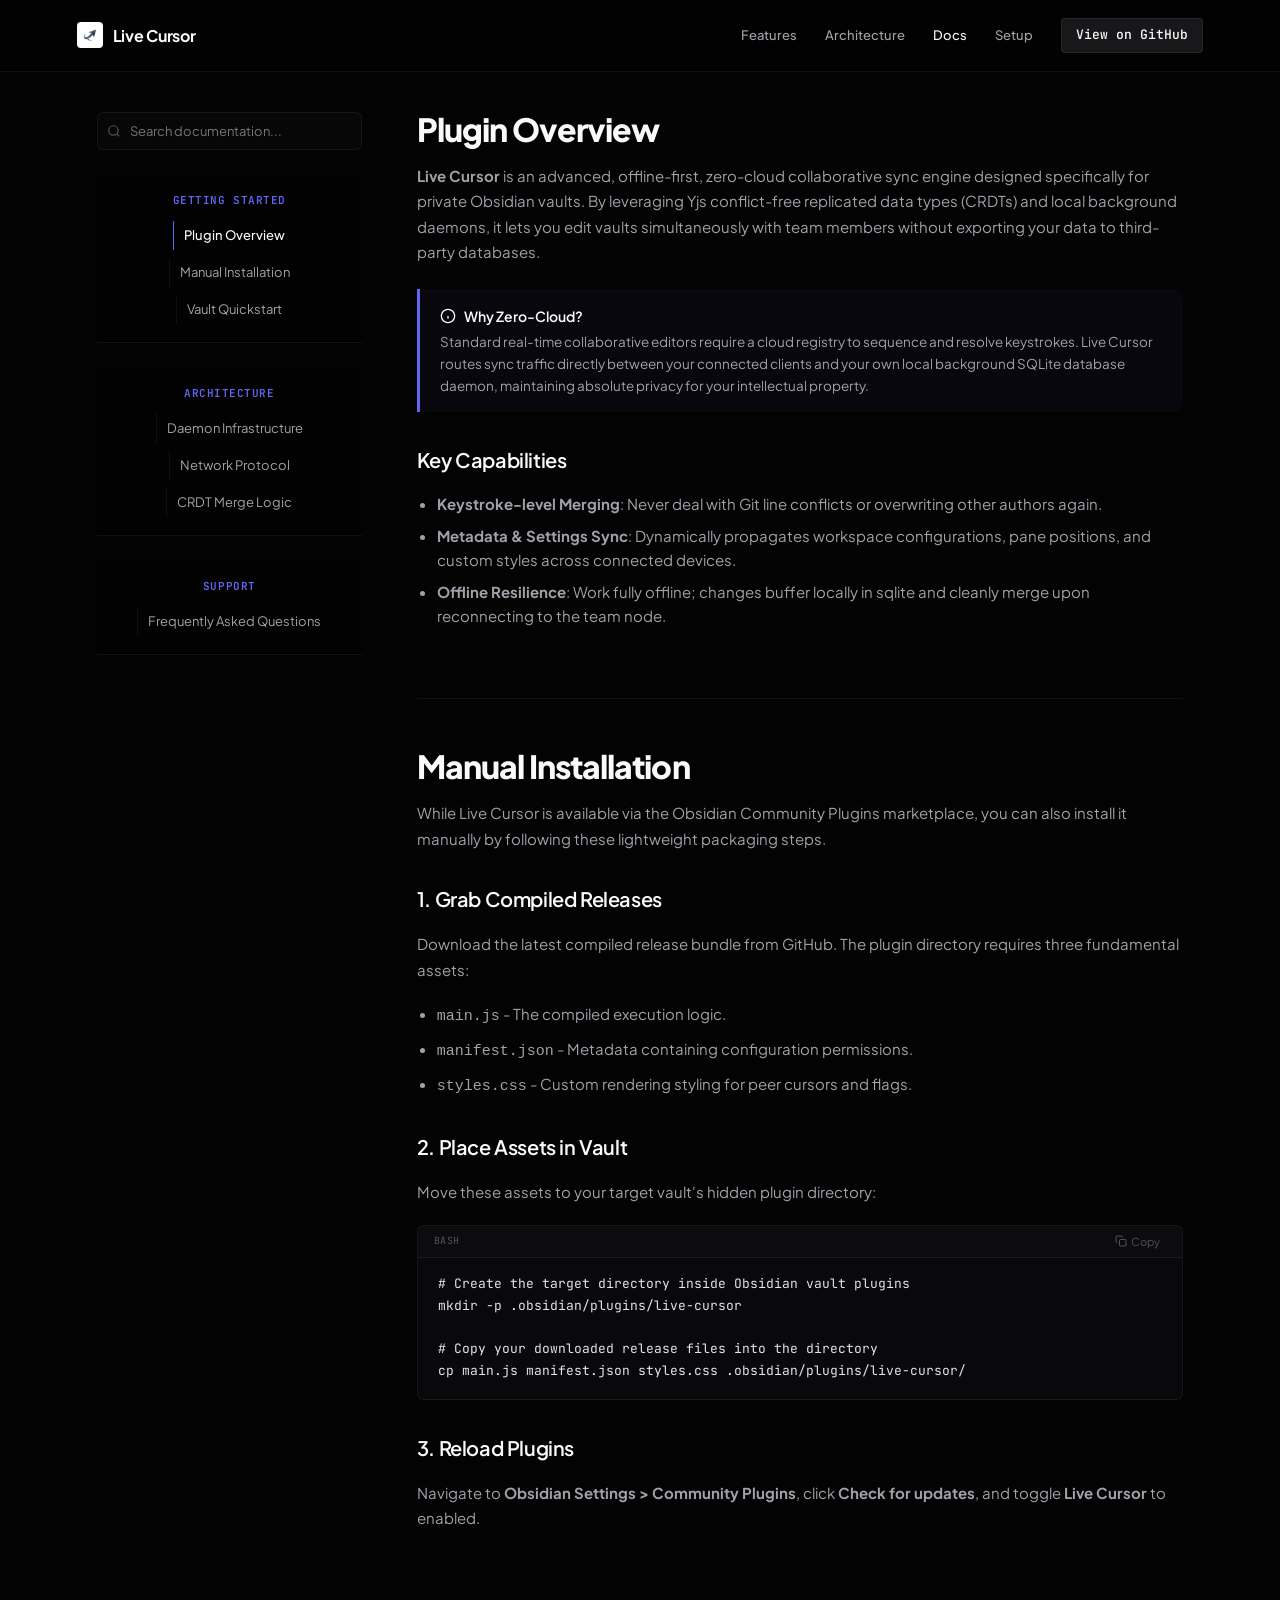
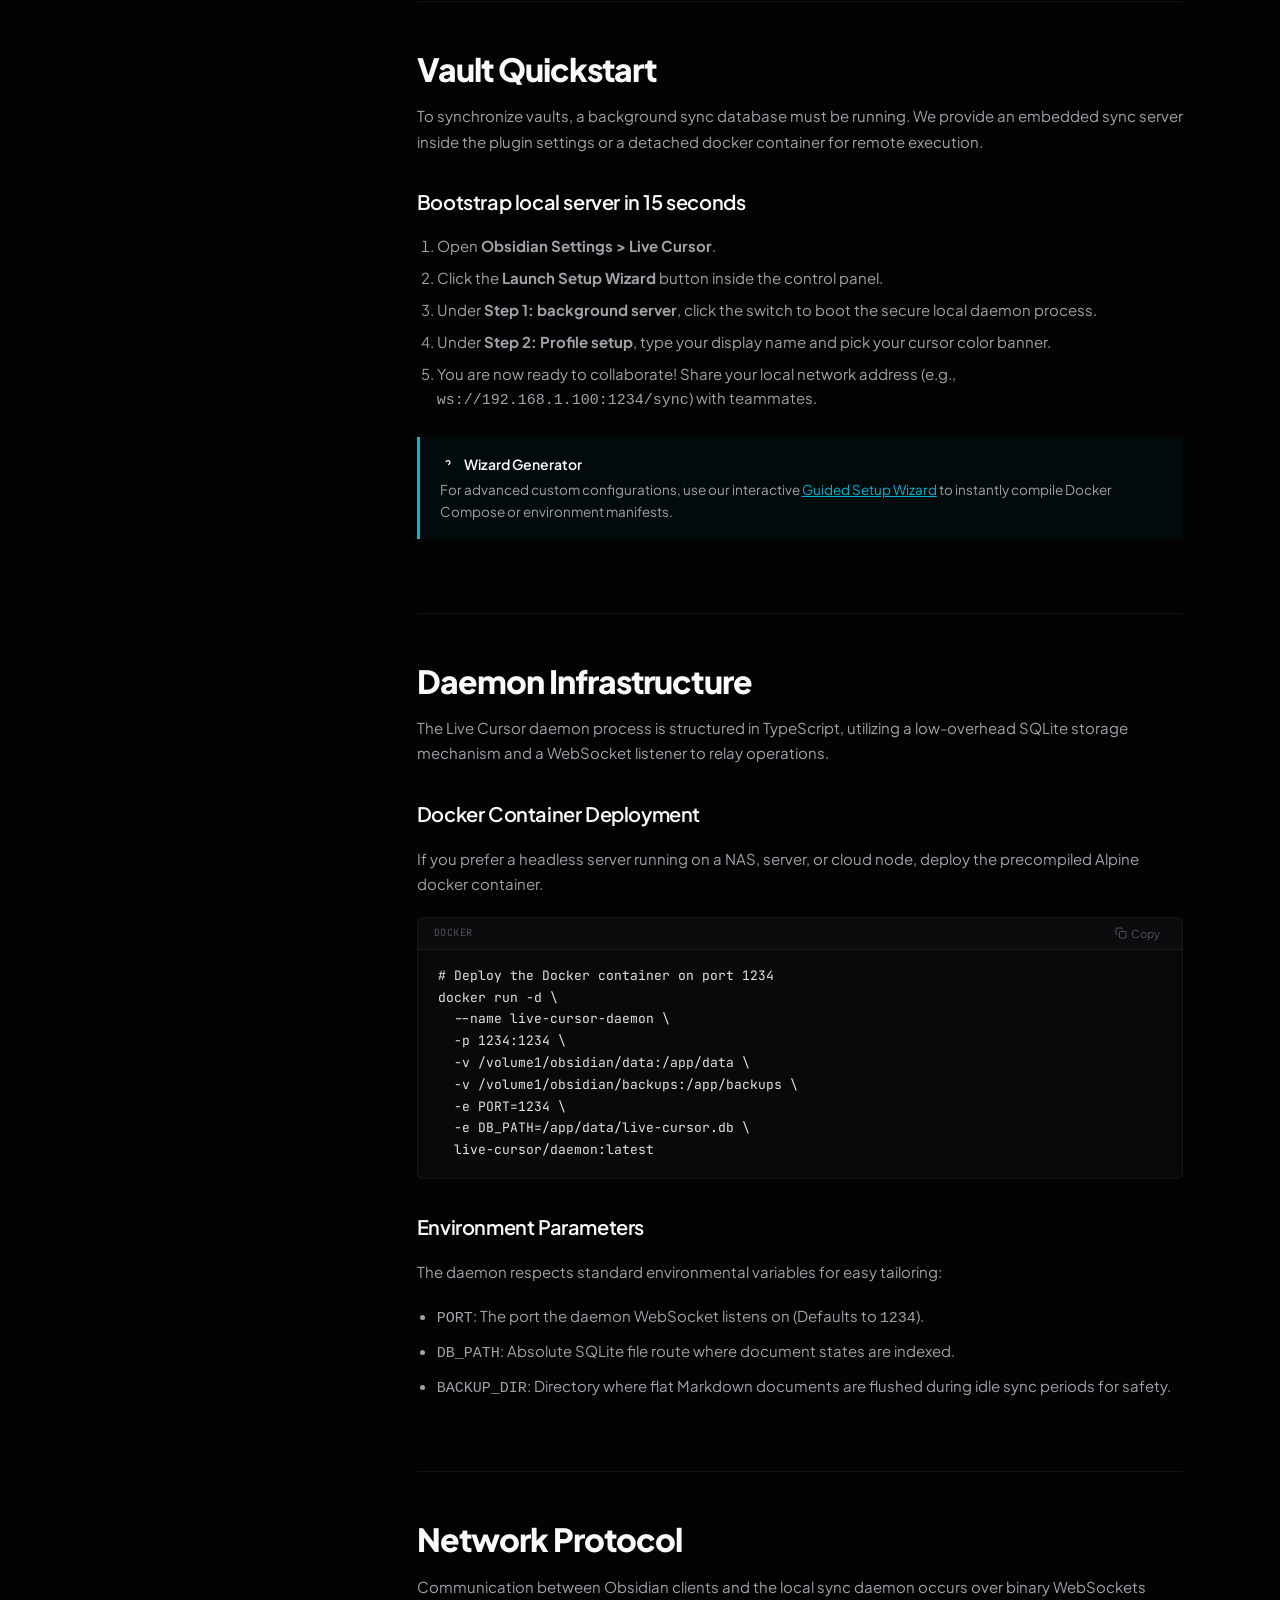
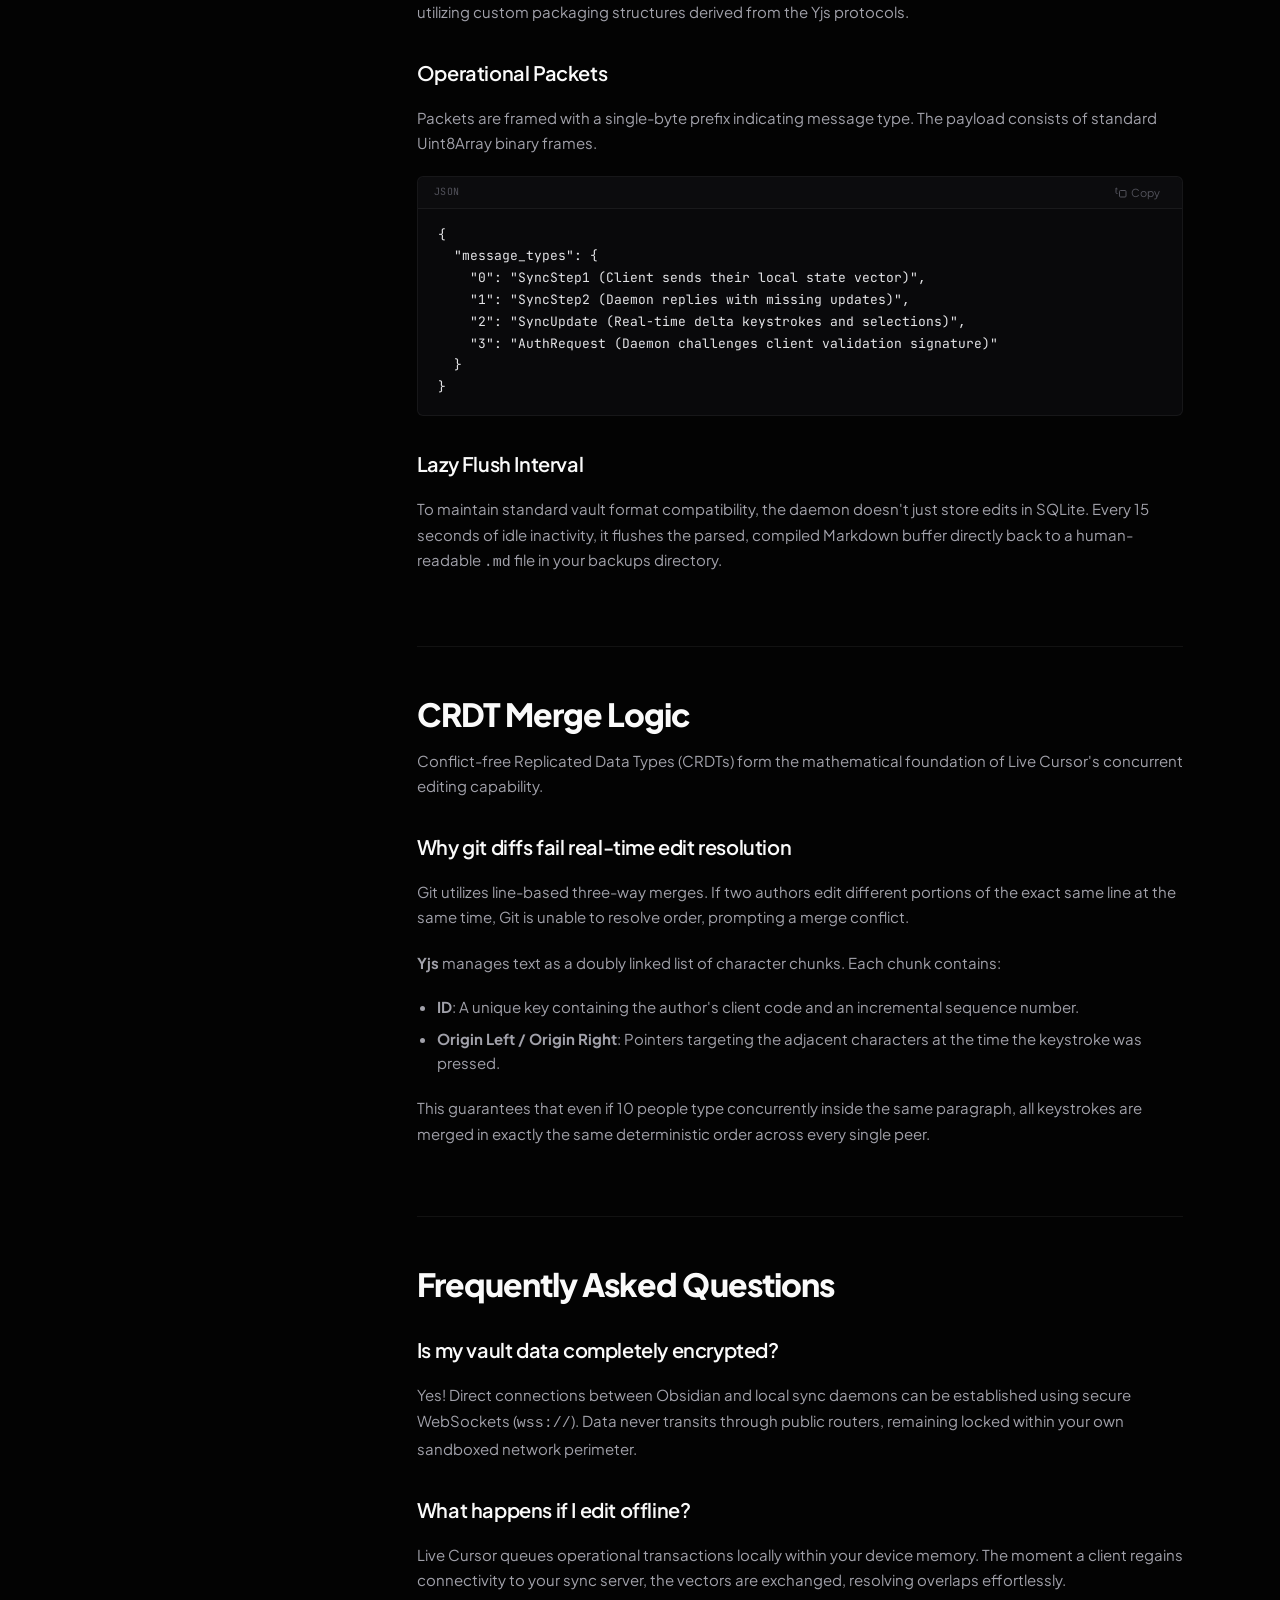
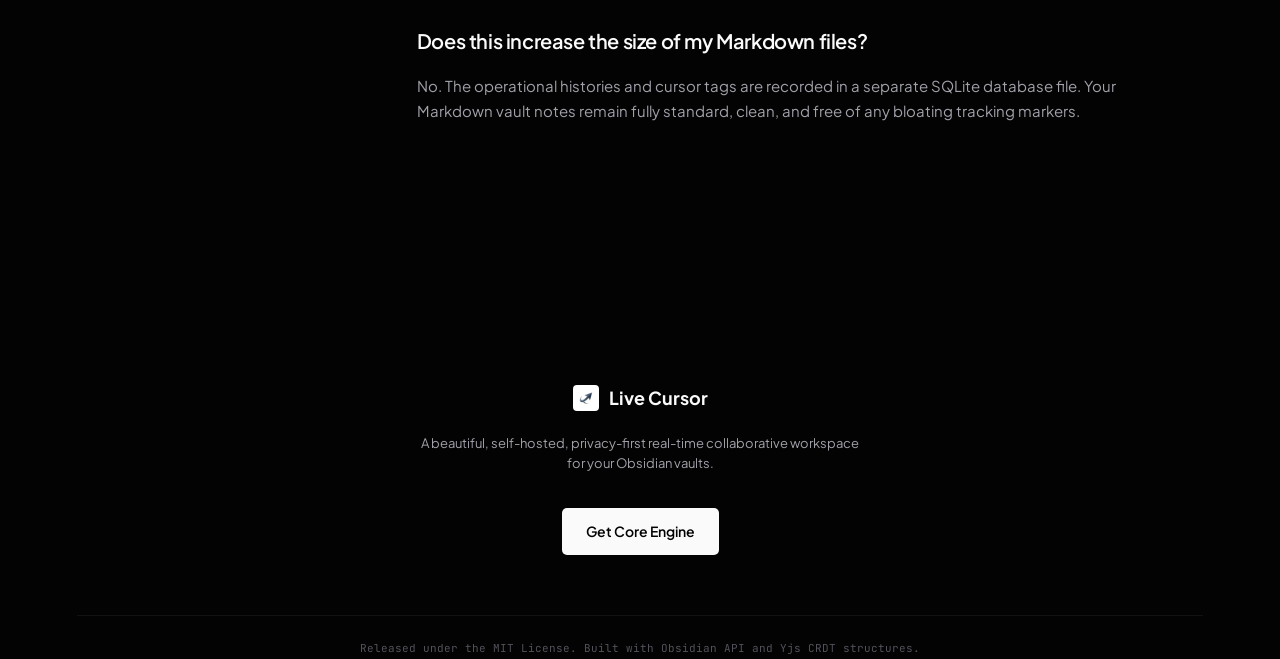
==== docs.html @ da5c50f4 "feat: expand website to multipage site with developer docs and configuration wizard" ====
<!DOCTYPE html>
<html lang="en">
<head>
  <meta charset="UTF-8">
  <meta name="viewport" content="width=device-width, initial-scale=1.0">
  <title>Developer Docs | Live Cursor Collaboration Engine</title>
  <meta name="description" content="Technical documentation and protocol details for the Live Cursor self-hosted Obsidian collaboration plugin.">
  <link rel="stylesheet" href="style-v3.css">
</head>
<body class="docs-page">

  <!-- Premium Subtle ambient grid glow -->
  <div class="bg-glow-top"></div>

  <!-- Navigation bar -->
  <nav>
    <div class="logo-container" style="cursor: pointer;" onclick="window.location.href='index.html'">
      <img src="icon.png" alt="Live Cursor" class="logo-img">
      <span class="logo-text">Live Cursor</span>
    </div>
    <div class="nav-links">
      <a href="index.html#features">Features</a>
      <a href="index.html#architecture">Architecture</a>
      <a href="docs.html" class="active" style="color: var(--text-primary);">Docs</a>
      <a href="setup.html">Setup</a>
      <a href="https://github.com/Live-Cursor/Live-Cursor" class="btn-github" id="github-link">View on GitHub</a>
    </div>

    <!-- Mobile Hamburger Toggle -->
    <button class="menu-toggle" id="mobile-menu-toggle" aria-label="Toggle Navigation Menu">
      <span></span>
      <span></span>
      <span></span>
    </button>
  </nav>

  <!-- Responsive Mobile Navigation Drawer Overlay -->
  <div class="mobile-nav-drawer" id="mobile-nav-drawer">
    <a href="index.html#features" class="mobile-link">Features</a>
    <a href="index.html#architecture" class="mobile-link">Architecture</a>
    <a href="docs.html" class="mobile-link active">Docs</a>
    <a href="setup.html" class="mobile-link">Setup</a>
    <a href="https://github.com/Live-Cursor/Live-Cursor" class="btn-github-mobile" id="github-link-mobile">View on GitHub</a>
  </div>

  <!-- Documentation Layout -->
  <div class="docs-layout">
    <!-- Sidebar Navigation -->
    <aside class="docs-sidebar">
      <div class="docs-search-wrapper">
        <svg viewBox="0 0 24 24"><circle cx="11" cy="11" r="8"></circle><line x1="21" y1="21" x2="16.65" y2="16.65"></line></svg>
        <input type="text" id="docs-search" class="docs-search-input" placeholder="Search documentation...">
      </div>

      <nav class="docs-nav-group">
        <span class="docs-nav-title">Getting Started</span>
        <a href="#overview" class="docs-nav-link active" id="link-overview">Plugin Overview</a>
        <a href="#installation" class="docs-nav-link" id="link-installation">Manual Installation</a>
        <a href="#quickstart" class="docs-nav-link" id="link-quickstart">Vault Quickstart</a>
      </nav>

      <nav class="docs-nav-group">
        <span class="docs-nav-title">Architecture</span>
        <a href="#daemon-nodes" class="docs-nav-link" id="link-daemon-nodes">Daemon Infrastructure</a>
        <a href="#network-protocol" class="docs-nav-link" id="link-network-protocol">Network Protocol</a>
        <a href="#yjs-crdts" class="docs-nav-link" id="link-yjs-crdts">CRDT Merge Logic</a>
      </nav>

      <nav class="docs-nav-group">
        <span class="docs-nav-title">Support</span>
        <a href="#faq" class="docs-nav-link" id="link-faq">Frequently Asked Questions</a>
      </nav>
    </aside>

    <!-- Main Content Panel -->
    <main class="docs-content">
      <!-- Section 1: Overview -->
      <section id="overview" class="docs-section">
        <h1>Plugin Overview</h1>
        <p>
          <strong>Live Cursor</strong> is an advanced, offline-first, zero-cloud collaborative sync engine designed specifically for private Obsidian vaults. By leveraging Yjs conflict-free replicated data types (CRDTs) and local background daemons, it lets you edit vaults simultaneously with team members without exporting your data to third-party databases.
        </p>

        <div class="docs-alert">
          <h4>
            <svg viewBox="0 0 24 24" width="16" height="16" stroke="currentColor" fill="none" stroke-width="2"><circle cx="12" cy="12" r="10"></circle><line x1="12" y1="16" x2="12" y2="12"></line><line x1="12" y1="8" x2="12.01" y2="8"></line></svg>
            Why Zero-Cloud?
          </h4>
          <p>
            Standard real-time collaborative editors require a cloud registry to sequence and resolve keystrokes. Live Cursor routes sync traffic directly between your connected clients and your own local background SQLite database daemon, maintaining absolute privacy for your intellectual property.
          </p>
        </div>

        <h2>Key Capabilities</h2>
        <ul>
          <li><strong>Keystroke-level Merging</strong>: Never deal with Git line conflicts or overwriting other authors again.</li>
          <li><strong>Metadata & Settings Sync</strong>: Dynamically propagates workspace configurations, pane positions, and custom styles across connected devices.</li>
          <li><strong>Offline Resilience</strong>: Work fully offline; changes buffer locally in sqlite and cleanly merge upon reconnecting to the team node.</li>
        </ul>
      </section>

      <!-- Section 2: Installation -->
      <section id="installation" class="docs-section">
        <h1>Manual Installation</h1>
        <p>
          While Live Cursor is available via the Obsidian Community Plugins marketplace, you can also install it manually by following these lightweight packaging steps.
        </p>

        <h2>1. Grab Compiled Releases</h2>
        <p>
          Download the latest compiled release bundle from GitHub. The plugin directory requires three fundamental assets:
        </p>
        <ul>
          <li><code>main.js</code> - The compiled execution logic.</li>
          <li><code>manifest.json</code> - Metadata containing configuration permissions.</li>
          <li><code>styles.css</code> - Custom rendering styling for peer cursors and flags.</li>
        </ul>

        <h2>2. Place Assets in Vault</h2>
        <p>
          Move these assets to your target vault's hidden plugin directory:
        </p>

        <div class="docs-code-container">
          <div class="docs-code-header">
            <span class="docs-code-lang">bash</span>
            <button class="docs-code-copy-btn" onclick="copySnippet(this)">
              <svg viewBox="0 0 24 24" width="12" height="12" stroke="currentColor" fill="none" stroke-width="2"><rect x="9" y="9" width="13" height="13" rx="2" ry="2"></rect><path d="M5 15H4a2 2 0 0 1-2-2V4a2 2 0 0 1 2-2h9a2 2 0 0 1 2 2v1"></path></svg>
              <span>Copy</span>
            </button>
          </div>
          <pre><code># Create the target directory inside Obsidian vault plugins
mkdir -p .obsidian/plugins/live-cursor

# Copy your downloaded release files into the directory
cp main.js manifest.json styles.css .obsidian/plugins/live-cursor/</code></pre>
        </div>

        <h2>3. Reload Plugins</h2>
        <p>
          Navigate to <strong>Obsidian Settings > Community Plugins</strong>, click <strong>Check for updates</strong>, and toggle <strong>Live Cursor</strong> to enabled.
        </p>
      </section>

      <!-- Section 3: Vault Quickstart -->
      <section id="quickstart" class="docs-section">
        <h1>Vault Quickstart</h1>
        <p>
          To synchronize vaults, a background sync database must be running. We provide an embedded sync server inside the plugin settings or a detached docker container for remote execution.
        </p>

        <h2>Bootstrap local server in 15 seconds</h2>
        <ol>
          <li>Open <strong>Obsidian Settings > Live Cursor</strong>.</li>
          <li>Click the <strong>Launch Setup Wizard</strong> button inside the control panel.</li>
          <li>Under <strong>Step 1: background server</strong>, click the switch to boot the secure local daemon process.</li>
          <li>Under <strong>Step 2: Profile setup</strong>, type your display name and pick your cursor color banner.</li>
          <li>You are now ready to collaborate! Share your local network address (e.g., <code>ws://192.168.1.100:1234/sync</code>) with teammates.</li>
        </ol>

        <div class="docs-alert tip">
          <h4>
            <svg viewBox="0 0 24 24" width="16" height="16" stroke="currentColor" fill="none" stroke-width="2"><path d="M9.09 9a3 3 0 0 1 5.83 1c0 2-3 3-3 3"></path><line x1="12" y1="17" x2="12.01" y2="17"></line></svg>
            Wizard Generator
          </h4>
          <p>
            For advanced custom configurations, use our interactive <a href="setup.html" style="color: var(--accent-cyan); text-decoration: underline;">Guided Setup Wizard</a> to instantly compile Docker Compose or environment manifests.
          </p>
        </div>
      </section>

      <!-- Section 4: Daemon Infrastructure -->
      <section id="daemon-nodes" class="docs-section">
        <h1>Daemon Infrastructure</h1>
        <p>
          The Live Cursor daemon process is structured in TypeScript, utilizing a low-overhead SQLite storage mechanism and a WebSocket listener to relay operations.
        </p>

        <h2>Docker Container Deployment</h2>
        <p>
          If you prefer a headless server running on a NAS, server, or cloud node, deploy the precompiled Alpine docker container.
        </p>

        <div class="docs-code-container">
          <div class="docs-code-header">
            <span class="docs-code-lang">docker</span>
            <button class="docs-code-copy-btn" onclick="copySnippet(this)">
              <svg viewBox="0 0 24 24" width="12" height="12" stroke="currentColor" fill="none" stroke-width="2"><rect x="9" y="9" width="13" height="13" rx="2" ry="2"></rect><path d="M5 15H4a2 2 0 0 1-2-2V4a2 2 0 0 1 2-2h9a2 2 0 0 1 2 2v1"></path></svg>
              <span>Copy</span>
            </button>
          </div>
          <pre><code># Deploy the Docker container on port 1234
docker run -d \
  --name live-cursor-daemon \
  -p 1234:1234 \
  -v /volume1/obsidian/data:/app/data \
  -v /volume1/obsidian/backups:/app/backups \
  -e PORT=1234 \
  -e DB_PATH=/app/data/live-cursor.db \
  live-cursor/daemon:latest</code></pre>
        </div>

        <h2>Environment Parameters</h2>
        <p>
          The daemon respects standard environmental variables for easy tailoring:
        </p>
        <ul>
          <li><code>PORT</code>: The port the daemon WebSocket listens on (Defaults to <code>1234</code>).</li>
          <li><code>DB_PATH</code>: Absolute SQLite file route where document states are indexed.</li>
          <li><code>BACKUP_DIR</code>: Directory where flat Markdown documents are flushed during idle sync periods for safety.</li>
        </ul>
      </section>

      <!-- Section 5: Network Protocol -->
      <section id="network-protocol" class="docs-section">
        <h1>Network Protocol</h1>
        <p>
          Communication between Obsidian clients and the local sync daemon occurs over binary WebSockets utilizing custom packaging structures derived from the Yjs protocols.
        </p>

        <h2>Operational Packets</h2>
        <p>
          Packets are framed with a single-byte prefix indicating message type. The payload consists of standard Uint8Array binary frames.
        </p>

        <div class="docs-code-container">
          <div class="docs-code-header">
            <span class="docs-code-lang">json</span>
            <button class="docs-code-copy-btn" onclick="copySnippet(this)">
              <svg viewBox="0 0 24 24" width="12" height="12" stroke="currentColor" fill="none" stroke-width="2"><rect x="9" y="9" width="13" height="13" rx="2" ry="2"></rect><path d="M5 15H4a2 2 0 0 1-2-2V4a2 2 0 0 1 2 2v1"></path></svg>
              <span>Copy</span>
            </button>
          </div>
          <pre><code>{
  "message_types": {
    "0": "SyncStep1 (Client sends their local state vector)",
    "1": "SyncStep2 (Daemon replies with missing updates)",
    "2": "SyncUpdate (Real-time delta keystrokes and selections)",
    "3": "AuthRequest (Daemon challenges client validation signature)"
  }
}</code></pre>
        </div>

        <h2>Lazy Flush Interval</h2>
        <p>
          To maintain standard vault format compatibility, the daemon doesn't just store edits in SQLite. Every 15 seconds of idle inactivity, it flushes the parsed, compiled Markdown buffer directly back to a human-readable <code>.md</code> file in your backups directory.
        </p>
      </section>

      <!-- Section 6: Yjs CRDT Details -->
      <section id="yjs-crdts" class="docs-section">
        <h1>CRDT Merge Logic</h1>
        <p>
          Conflict-free Replicated Data Types (CRDTs) form the mathematical foundation of Live Cursor's concurrent editing capability.
        </p>

        <h2>Why git diffs fail real-time edit resolution</h2>
        <p>
          Git utilizes line-based three-way merges. If two authors edit different portions of the exact same line at the same time, Git is unable to resolve order, prompting a merge conflict.
        </p>
        <p>
          <strong>Yjs</strong> manages text as a doubly linked list of character chunks. Each chunk contains:
        </p>
        <ul>
          <li><strong>ID</strong>: A unique key containing the author's client code and an incremental sequence number.</li>
          <li><strong>Origin Left / Origin Right</strong>: Pointers targeting the adjacent characters at the time the keystroke was pressed.</li>
        </ul>
        <p>
          This guarantees that even if 10 people type concurrently inside the same paragraph, all keystrokes are merged in exactly the same deterministic order across every single peer.
        </p>
      </section>

      <!-- Section 7: FAQ -->
      <section id="faq" class="docs-section">
        <h1>Frequently Asked Questions</h1>
        
        <h2>Is my vault data completely encrypted?</h2>
        <p>
          Yes! Direct connections between Obsidian and local sync daemons can be established using secure WebSockets (<code>wss://</code>). Data never transits through public routers, remaining locked within your own sandboxed network perimeter.
        </p>

        <h2>What happens if I edit offline?</h2>
        <p>
          Live Cursor queues operational transactions locally within your device memory. The moment a client regains connectivity to your sync server, the vectors are exchanged, resolving overlaps effortlessly.
        </p>

        <h2>Does this increase the size of my Markdown files?</h2>
        <p>
          No. The operational histories and cursor tags are recorded in a separate SQLite database file. Your Markdown vault notes remain fully standard, clean, and free of any bloating tracking markers.
        </p>
      </section>
    </main>
  </div>

  <!-- Footer Section -->
  <footer>
    <div class="footer-logo">
      <img src="icon.png" alt="Live Cursor" class="logo-img">
      <span>Live Cursor</span>
    </div>
    <p class="footer-desc">A beautiful, self-hosted, privacy-first real-time collaborative workspace for your Obsidian vaults.</p>
    <a href="https://github.com/Live-Cursor/Live-Cursor" class="btn-primary">Get Core Engine</a>
    <p class="copyright">Released under the MIT License. Built with Obsidian API and Yjs CRDT structures.</p>
  </footer>

  <!-- Search and Copy script -->
  <script src="app.js"></script>
</body>
</html>
---- style-v3.css ----
@import url('https://fonts.googleapis.com/css2?family=Plus+Jakarta+Sans:wght@300;400;500;600;700;800&family=JetBrains+Mono:wght@400;500;600&display=swap');

:root {
  --bg-dark: #030303;
  --panel-bg: #09090b;
  --bg-card: #0c0c0e;
  --panel-accent: #18181b;
  --text-primary: #fafafa;
  --text-secondary: #a1a1aa;
  --text-muted: #52525b;
  --accent-indigo: #6366f1;
  --accent-purple: #8b5cf6;
  --accent-cyan: #06b6d4;
  --border-subtle: rgba(255, 255, 255, 0.06);
  --border-hover: rgba(255, 255, 255, 0.12);
  --font-sans: 'Plus Jakarta Sans', sans-serif;
  --font-mono: 'JetBrains Mono', monospace;
}

* {
  box-sizing: border-box;
  margin: 0;
  padding: 0;
}

html {
  scroll-behavior: smooth;
  background-color: var(--bg-dark);
}

body {
  font-family: var(--font-sans);
  background-color: var(--bg-dark);
  color: var(--text-primary);
  line-height: 1.6;
  overflow-x: hidden;
  position: relative;
}

/* Dot matrix background overlay */
body::before {
  content: "";
  position: absolute;
  inset: 0;
  z-index: -1;
  background-image: radial-gradient(circle at 1px 1px, rgba(255, 255, 255, 0.035) 1px, transparent 0);
  background-size: 24px 24px;
  pointer-events: none;
}

/* Elegant ambient glows */
.bg-glow-top {
  position: absolute;
  top: -150px;
  left: 50%;
  transform: translateX(-50%);
  width: 80vw;
  height: 600px;
  background: radial-gradient(circle, rgba(99, 102, 241, 0.05) 0%, rgba(3, 3, 3, 0) 80%);
  z-index: -1;
  pointer-events: none;
}

/* Navbar styles */
nav {
  display: flex;
  justify-content: space-between;
  align-items: center;
  padding: 18px 6%;
  background: rgba(3, 3, 3, 0.7);
  backdrop-filter: blur(12px);
  border-bottom: 1px solid var(--border-subtle);
  position: sticky;
  top: 0;
  z-index: 100;
}

.logo-container {
  display: flex;
  align-items: center;
  gap: 10px;
}

.logo-img {
  width: 26px;
  height: 26px;
  border-radius: 4px;
  filter: grayscale(20%);
}

.logo-text {
  font-weight: 700;
  font-size: 16px;
  letter-spacing: -0.02em;
  font-family: var(--font-sans);
}

.nav-links {
  display: flex;
  align-items: center;
  gap: 28px;
}

.nav-links a {
  color: var(--text-secondary);
  text-decoration: none;
  font-size: 13px;
  font-weight: 500;
  transition: color 0.2s ease;
}

.nav-links a:hover {
  color: var(--text-primary);
}

.btn-github {
  font-family: var(--font-mono);
  font-size: 11px;
  background: var(--panel-accent);
  border: 1px solid var(--border-subtle);
  padding: 6px 14px;
  border-radius: 4px;
  color: var(--text-primary) !important;
  transition: all 0.2s ease;
}

.btn-github:hover {
  border-color: var(--text-secondary);
  background: #fff;
  color: #000 !important;
}

/* Hero Section */
.hero {
  padding: 120px 6% 80px 6%;
  display: flex;
  flex-direction: column;
  align-items: center;
  text-align: center;
  max-width: 1100px;
  margin: 0 auto;
}

.badge-mono {
  font-family: var(--font-mono);
  font-size: 11px;
  color: var(--accent-indigo);
  background: rgba(99, 102, 241, 0.08);
  border: 1px solid rgba(99, 102, 241, 0.25);
  padding: 4px 12px;
  border-radius: 3px;
  margin-bottom: 28px;
  letter-spacing: 0.05em;
  text-transform: uppercase;
}

h1 {
  font-family: var(--font-sans);
  font-size: clamp(34px, 5vw, 56px);
  font-weight: 800;
  line-height: 1.1;
  letter-spacing: -0.04em;
  margin-bottom: 24px;
  color: var(--text-primary);
}

.hero-subtitle {
  color: var(--text-secondary);
  font-size: clamp(15px, 1.8vw, 18px);
  font-weight: 400;
  max-width: 720px;
  margin-bottom: 44px;
  line-height: 1.6;
}

.hero-ctas {
  display: flex;
  gap: 14px;
  margin-bottom: 74px;
}

.btn-primary {
  background: var(--text-primary);
  color: var(--bg-dark);
  border: none;
  padding: 12px 24px;
  font-size: 14px;
  font-weight: 600;
  border-radius: 5px;
  cursor: pointer;
  text-decoration: none;
  transition: all 0.2s ease;
}

.btn-primary:hover {
  background: #fff;
  box-shadow: 0 0 20px rgba(255, 255, 255, 0.15);
  transform: translateY(-1px);
}

.btn-secondary {
  background: transparent;
  border: 1px solid var(--border-subtle);
  color: var(--text-secondary);
  padding: 12px 24px;
  font-size: 14px;
  font-weight: 600;
  border-radius: 5px;
  cursor: pointer;
  text-decoration: none;
  transition: all 0.2s ease;
}

.btn-secondary:hover {
  color: var(--text-primary);
  border-color: var(--text-secondary);
  background: rgba(255, 255, 255, 0.02);
}

/* High-Fidelity Obsidian Editor Mockup */
.mockup-container {
  width: 100%;
  max-width: 1040px;
  background: var(--panel-bg);
  border: 1px solid var(--border-subtle);
  border-radius: 8px;
  overflow: hidden;
  box-shadow: 0 20px 50px rgba(0, 0, 0, 0.7);
  display: flex;
  flex-direction: column;
  margin-bottom: 120px;
}

.mockup-header {
  background: #09090b;
  padding: 0 16px;
  height: 40px;
  border-bottom: 1px solid var(--border-subtle);
  display: flex;
  justify-content: space-between;
  align-items: center;
}

.window-controls {
  display: flex;
  gap: 6px;
}

.win-dot {
  width: 8px;
  height: 8px;
  border-radius: 50%;
  background: var(--border-subtle);
}
.win-dot.red { background: #ff5f56; }
.win-dot.yellow { background: #ffbd2e; }
.win-dot.green { background: #27c93f; }

/* Obsidian Multi-Tab UI */
.mockup-tabs {
  display: flex;
  height: 100%;
  align-items: flex-end;
  gap: 4px;
}

.mockup-tab {
  display: flex;
  align-items: center;
  gap: 6px;
  padding: 0 16px;
  height: 32px;
  background: #060608;
  border: 1px solid var(--border-subtle);
  border-bottom: none;
  border-radius: 6px 6px 0 0;
  font-family: var(--font-mono);
  font-size: 11px;
  color: var(--text-muted);
  cursor: pointer;
  transition: all 0.2s ease;
}

.mockup-tab.active {
  background: #050507;
  color: var(--text-primary);
  border-color: var(--border-subtle);
  z-index: 2;
}

.mockup-tab svg {
  width: 12px;
  height: 12px;
  stroke: currentColor;
  fill: none;
  stroke-width: 2;
}

.active-pulse {
  width: 6px;
  height: 6px;
  background-color: var(--accent-indigo);
  border-radius: 50%;
  animation: pulse-sync 2s infinite;
}

.mockup-layout {
  display: flex;
  min-height: 460px;
  background: #050507;
  position: relative;
  transition: background-color 0.5s ease;
}

/* Sidebar Folder Tree */
.mockup-sidebar {
  width: 22%;
  border-right: 1px solid var(--border-subtle);
  background: #060608;
  padding: 18px 14px;
  display: flex;
  flex-direction: column;
  gap: 16px;
  transition: background-color 0.5s ease;
}

.sidebar-title {
  font-family: var(--font-mono);
  font-size: 10px;
  color: var(--text-muted);
  text-transform: uppercase;
  letter-spacing: 0.05em;
  font-weight: 600;
}

.file-tree {
  list-style: none;
  display: flex;
  flex-direction: column;
  gap: 8px;
}

.file-item {
  font-size: 12px;
  color: var(--text-secondary);
  display: flex;
  align-items: center;
  gap: 8px;
  cursor: pointer;
  padding: 4px 6px;
  border-radius: 3px;
  transition: all 0.15s ease;
}

.file-item:hover {
  background: var(--panel-accent);
  color: var(--text-primary);
}

.file-item.active {
  background: rgba(99, 102, 241, 0.08);
  color: var(--text-primary);
  border-left: 2px solid var(--accent-indigo);
  border-radius: 0 3px 3px 0;
}

.file-item.flash-glow {
  animation: sidebar-glow 1.5s ease infinite alternate;
}

.file-item svg {
  width: 13px;
  height: 13px;
  stroke: currentColor;
  fill: none;
  stroke-width: 2;
}

/* Editor Main Section */
.mockup-editor {
  flex: 1;
  padding: 24px 28px;
  position: relative;
  overflow-y: auto;
  text-align: left;
  outline: none;
  line-height: 1.7;
}

.editor-content {
  font-family: var(--font-mono);
  font-size: 15px;
  color: var(--text-primary);
  white-space: pre;
  overflow-x: hidden;
  transition: color 0.5s ease;
}

.editor-line {
  min-height: 26px;
}

/* Highlight tags for Markdown syntax highlighting */
.md-h1 { color: #fdfdfd; font-size: 18px; font-weight: 700; display: block; margin-bottom: 8px; border-bottom: 1px solid var(--border-subtle); padding-bottom: 4px; font-family: var(--font-sans); }
.md-bullet { color: var(--accent-indigo); font-weight: bold; }
.md-checked { color: var(--text-muted); text-decoration: line-through; }
.md-block { color: var(--text-secondary); background: var(--panel-accent); padding: 4px 8px; border-radius: 4px; display: block; border-left: 2px solid var(--text-muted); margin: 8px 0; }
.md-tag { color: var(--accent-cyan); background: rgba(6, 182, 212, 0.1); padding: 1px 5px; border-radius: 3px; font-size: 11px; }

/* Real-Time Collaborator Cursors */
.sync-cursor {
  position: absolute;
  pointer-events: none;
  display: inline-flex;
  flex-direction: column;
  z-index: 10;
  /* Switched to transform for hardware-accelerated, buttery smooth gliding */
  transition: opacity 0.4s ease, transform 0.08s linear;
}

.cursor-flag {
  position: relative;
  display: flex;
  align-items: center;
}

.cursor-caret {
  width: 1.5px; /* Sleeker, sharper line for realism */
  height: 18px;
  border-radius: 1px;
  animation: blink-caret 1s step-end infinite;
}

.cursor-caret.is-typing,
.is-typing {
  animation: none !important;
  opacity: 1 !important;
}

.cursor-tag {
  position: absolute;
  left: 2px;
  top: -16px;
  color: #000000;
  font-family: var(--font-mono);
  font-weight: 600;
  font-size: 10px;
  padding: 1px 5px;
  border-radius: 2px;
  white-space: nowrap;
  box-shadow: 0 4px 10px rgba(0, 0, 0, 0.4);
}

/* Selection overlay highlight span */
.select-span {
  background-color: rgba(99, 102, 241, 0.2);
  border-radius: 2px;
  transition: background-color 0.2s ease;
}
.select-span.cyan {
  background-color: rgba(6, 182, 212, 0.2);
}

/* dynamic notification banners inside the editor */
.sync-banner {
  position: absolute;
  top: 12px;
  left: 50%;
  transform: translateX(-50%) translateY(-40px);
  background: var(--panel-accent);
  border: 1px solid var(--accent-indigo);
  padding: 6px 14px;
  border-radius: 4px;
  font-family: var(--font-mono);
  font-size: 11px;
  color: var(--text-primary);
  display: flex;
  align-items: center;
  gap: 8px;
  z-index: 20;
  opacity: 0;
  transition: all 0.3s cubic-bezier(0.16, 1, 0.3, 1);
  box-shadow: 0 10px 25px rgba(0, 0, 0, 0.6);
}

.sync-banner.active {
  transform: translateX(-50%) translateY(0);
  opacity: 1;
}

.sync-banner .banner-pulse {
  width: 6px;
  height: 6px;
  background-color: var(--accent-cyan);
  border-radius: 50%;
  animation: pulse-sync 1.5s infinite;
}

/* Dynamic Themes for the Mockup Editor (Obsidian Redirection) */
.nord-theme .mockup-layout {
  background: #2e3440;
}
.nord-theme .mockup-sidebar {
  background: #242933;
  border-color: #3b4252;
}
.nord-theme .mockup-editor {
  border-color: #3b4252;
}
.nord-theme .mockup-logs {
  background: #20242c;
  border-color: #3b4252;
}
.nord-theme .editor-content {
  color: #d8dee9;
}
.nord-theme .md-h1 {
  color: #88c0d0;
  border-color: #3b4252;
}
.nord-theme .md-bullet {
  color: #ebcb8b;
}

/* Logging Telemetry Pane */
.mockup-logs {
  width: 25%;
  border-left: 1px solid var(--border-subtle);
  background: #040406;
  padding: 18px 14px;
  display: flex;
  flex-direction: column;
  gap: 12px;
  transition: background-color 0.5s ease;
}

.logs-content {
  font-family: var(--font-mono);
  font-size: 10px;
  color: var(--text-muted);
  display: flex;
  flex-direction: column;
  gap: 6px;
  overflow-y: hidden;
  height: 100%;
}

.log-line {
  white-space: nowrap;
  text-overflow: ellipsis;
  overflow: hidden;
}
.log-line span {
  color: var(--text-secondary);
}
.log-line.sync {
  color: var(--accent-indigo);
}
.log-line.anna {
  color: #c084fc;
}
.log-line.panos {
  color: #22d3ee;
}

/* Features Grid */
.features-section {
  padding: 100px 6%;
  max-width: 1100px;
  margin: 0 auto;
  border-top: 1px solid var(--border-subtle);
}

.section-title {
  text-align: center;
  font-family: var(--font-sans);
  font-size: 32px;
  font-weight: 700;
  margin-bottom: 12px;
  letter-spacing: -0.03em;
}

.section-subtitle {
  text-align: center;
  color: var(--text-secondary);
  font-size: 15px;
  max-width: 600px;
  margin: 0 auto 54px auto;
}

.features-grid {
  display: grid;
  grid-template-columns: repeat(auto-fit, minmax(240px, 1fr));
  gap: 20px;
}

.feature-card {
  background: var(--panel-bg);
  border: 1px solid var(--border-subtle);
  padding: 30px 24px;
  border-radius: 6px;
  transition: all 0.25s cubic-bezier(0.16, 1, 0.3, 1);
  text-align: left;
}

.feature-card:hover {
  border-color: var(--border-hover);
  background: var(--panel-accent);
  transform: translateY(-2px);
}

.card-num {
  font-family: var(--font-mono);
  font-size: 11px;
  color: var(--text-muted);
  display: block;
  margin-bottom: 20px;
}

.feature-card h3 {
  font-size: 16px;
  font-weight: 600;
  margin-bottom: 10px;
  color: var(--text-primary);
}

.feature-card p {
  color: var(--text-secondary);
  font-size: 13px;
  line-height: 1.6;
}

/* Flowchart Section */
.architecture-section {
  padding: 100px 6%;
  background: #040406;
  border-top: 1px solid var(--border-subtle);
  border-bottom: 1px solid var(--border-subtle);
  width: 100%;
}

.flowchart-container {
  max-width: 900px;
  margin: 0 auto;
  text-align: center;
}

.flow-diagram {
  margin-top: 60px;
  display: flex;
  justify-content: space-between;
  align-items: center;
  position: relative;
  padding: 20px;
  flex-wrap: wrap;
  gap: 30px;
}

.flow-node {
  background: var(--panel-bg);
  border: 1px solid var(--border-subtle);
  border-radius: 6px;
  padding: 20px;
  width: 240px;
  text-align: left;
  z-index: 2;
  transition: border-color 0.2s ease;
}

.flow-node:hover {
  border-color: var(--text-muted);
}

.flow-node h4 {
  font-family: var(--font-mono);
  font-size: 12px;
  font-weight: 600;
  margin-bottom: 6px;
  display: flex;
  align-items: center;
  gap: 6px;
}

.flow-node p {
  color: var(--text-secondary);
  font-size: 11px;
  line-height: 1.5;
}

.node-meta {
  font-family: var(--font-mono);
  font-size: 9px;
  color: var(--text-muted);
  display: block;
  margin-top: 10px;
}

.flow-connector {
  flex: 1;
  height: 2px;
  background: var(--border-subtle);
  position: relative;
  min-width: 60px;
}

/* Pulse pipeline line animation */
.flow-svg {
  position: absolute;
  top: 50%;
  left: 0;
  width: 100%;
  height: 20px;
  transform: translateY(-50%);
  pointer-events: none;
  z-index: 1;
}

.flow-path {
  fill: none;
  stroke: var(--accent-indigo);
  stroke-width: 1.5;
  stroke-dasharray: 6 30;
  animation: pulse-flow 3s linear infinite;
}
.flow-path.reversed {
  stroke: var(--accent-cyan);
  animation: pulse-flow-rev 3s linear infinite;
}

/* Footer Section */
footer {
  padding: 100px 6% 40px 6%;
  display: flex;
  flex-direction: column;
  align-items: center;
  text-align: center;
  background: var(--bg-dark);
}

.footer-logo {
  display: flex;
  align-items: center;
  gap: 10px;
  margin-bottom: 20px;
}

.footer-logo span {
  font-weight: 700;
  font-size: 18px;
}

.footer-desc {
  color: var(--text-secondary);
  font-size: 13px;
  max-width: 440px;
  margin-bottom: 34px;
}

.copyright {
  color: var(--text-muted);
  font-size: 11px;
  font-family: var(--font-mono);
  margin-top: 60px;
  border-top: 1px solid var(--border-subtle);
  padding-top: 24px;
  width: 100%;
}

/* How It Works Section */
.how-it-works-section {
  padding: 100px 6%;
  background: var(--bg-dark);
  max-width: 1100px;
  margin: 0 auto;
}

.hiw-header {
  text-align: center;
  margin-bottom: 60px;
}

.hiw-grid {
  display: flex;
  gap: 40px;
  align-items: flex-start;
}

.hiw-tabs {
  flex: 1;
  display: flex;
  flex-direction: column;
  gap: 10px;
}

.hiw-tab {
  padding: 24px;
  border-radius: 12px;
  border: 1px solid transparent;
  cursor: pointer;
  transition: all 0.25s cubic-bezier(0.16, 1, 0.3, 1);
  background: transparent;
}

.hiw-tab h3 {
  font-size: 18px;
  font-weight: 600;
  margin-bottom: 8px;
  color: var(--text-primary);
}

.hiw-tab p {
  font-size: 14px;
  color: var(--text-secondary);
  line-height: 1.5;
}

.hiw-tab:hover {
  background: rgba(255, 255, 255, 0.03);
  border-color: rgba(255, 255, 255, 0.1);
  transform: translateX(4px);
}

.hiw-tab.active {
  background: var(--bg-card);
  border-color: var(--border-subtle);
  box-shadow: 0 4px 20px rgba(0, 0, 0, 0.2);
  transform: translateX(0);
}

.hiw-visualization-container {
  flex: 1.2;
  position: relative;
  background: var(--bg-card);
  border: 1px solid var(--border-subtle);
  border-radius: 12px;
  overflow: hidden;
  min-height: 400px;
  display: flex;
  align-items: center;
  justify-content: center;
  box-shadow: 0 10px 30px rgba(0,0,0,0.4);
}

.hiw-vis-panel {
  position: absolute;
  inset: 0;
  opacity: 0;
  pointer-events: none;
  transition: opacity 0.5s ease;
  display: flex;
  flex-direction: column;
  align-items: center;
  justify-content: center;
  padding: 40px;
}

.hiw-vis-panel.active {
  opacity: 1;
  pointer-events: auto;
}

.vis-caption {
  position: absolute;
  bottom: 24px;
  font-size: 13px;
  color: var(--text-muted);
  text-align: center;
  max-width: 80%;
}

.crdt-video {
  width: 100%;
  max-height: 100%;
  border-radius: 8px;
  border: 1px solid var(--border-subtle);
  box-shadow: 0 8px 30px rgba(0, 0, 0, 0.4);
}

/* Keyframes animations */
@keyframes sidebar-glow {
  from { background-color: rgba(99, 102, 241, 0.03); }
  to { background-color: rgba(99, 102, 241, 0.18); box-shadow: 0 0 10px rgba(99, 102, 241, 0.1); }
}

@keyframes pulse-sync {
  0%, 100% { opacity: 0.4; }
  50% { opacity: 1; }
}

@keyframes pulse-flow {
  0% { stroke-dashoffset: 0; }
  100% { stroke-dashoffset: -36px; }
}

@keyframes pulse-flow-rev {
  0% { stroke-dashoffset: 0; }
  100% { stroke-dashoffset: 36px; }
}

@keyframes blink-caret {
  0%, 100% { opacity: 1; }
  50% { opacity: 0; }
}

/* Responsive Overrides */
@media (max-width: 768px) {
  nav {
    padding: 16px 20px;
  }
  .nav-links {
    display: none;
  }
  .hero {
    padding: 80px 20px 60px 20px;
  }
  .mockup-sidebar, .mockup-logs {
    display: none;
  }
  .flow-diagram {
    flex-direction: column;
    align-items: center;
    gap: 0;
  }
  .flow-connector {
    width: 2px;
    height: 40px;
    min-width: auto;
  }
  .flow-svg {
    display: none;
  }
  .flow-node {
    margin-bottom: 40px;
    position: relative;
  }
  .flow-node:not(:last-child)::after {
    content: '';
    position: absolute;
    bottom: -40px;
    left: 50%;
    transform: translateX(-50%);
    width: 2px;
    height: 40px;
    background: var(--accent-indigo);
    opacity: 0.5;
  }
}

/* ==========================================================================
   UPDATED: Large Hero Section Animation (Layout Shift Fixed)
   ========================================================================== */
.hero-animation {
  font-family: var(--font-sans);
  font-size: clamp(40px, 6vw, 68px); /* Massive, high-impact hero scale */
  font-weight: 800;
  line-height: 1.1;
  letter-spacing: -0.04em;
  margin-bottom: 28px;
  color: var(--text-primary);
  
  /* LOCK LAYOUT: Prevents the text underneath from moving when strings are deleted */
  min-height: 95px; 
  display: flex;
  justify-content: center;
  align-items: center;
  width: 100%;
}

.typing-container {
  display: inline-block;
  position: relative;
  word-break: break-word;
  max-width: 90vw;
  text-align: center;
}

.hero-animation .cursor {
  display: inline-block;
  width: 4px; /* Thicker to match the heavy bold weight of the larger text */
  height: 1.05em; /* 'em' units ensure the cursor automatically scales perfectly with the font-size */
  margin-left: 4px;
  background-color: #ffffff;
  animation: blink-hero 1s step-end infinite;
  vertical-align: middle;
  border-radius: 2px;
}

.hero-animation .cursor-blue {
  background-color: var(--accent-indigo, #6366f1);
}

@keyframes blink-hero {
  0%, 100% { opacity: 1; }
  50% { opacity: 0; }
}

/* ==========================================================================
   Interactive "How it Works" Mobile Responsiveness Overrides
   ========================================================================== */
@media (max-width: 900px) {
  .hiw-grid {
    flex-direction: column;
    gap: 24px;
  }
  
  .hiw-tabs {
    flex-direction: row; /* Horizontal tabs layout */
    overflow-x: auto; /* Allows smooth horizontal swipe-scrolling */
    width: 100%;
    padding-bottom: 8px;
    -webkit-overflow-scrolling: touch;
    scrollbar-width: none; /* Hides default scrollbars on Firefox */
  }
  
  .hiw-tabs::-webkit-scrollbar {
    display: none; /* Hides default scrollbars on Chrome/Safari */
  }

  .hiw-tab {
    flex: 0 0 auto; /* Prevents tab items from shrinking */
    padding: 12px 18px;
    min-width: 180px;
    text-align: center;
  }
  
  .hiw-tab h3 {
    font-size: 15px;
    margin-bottom: 4px;
  }
  
  .hiw-tab p {
    font-size: 11px;
    display: -webkit-box;
    -webkit-line-clamp: 2;
    line-clamp: 2;
    -webkit-box-orient: vertical;
    overflow: hidden;
  }

  .hiw-visualization-container {
    width: 100%;
    min-height: 280px;
  }
}

/* Remove the permanent global padding from the text base */
#text-main {
  transition: background-color 0.1s;
}

/* Move the padding and border-radius directly into the active highlights */
.highlight-blue {
  background-color: rgba(99, 102, 241, 0.4);
  padding: 0 6px;
  border-radius: 4px;
}

.highlight-white {
  background-color: rgba(255, 255, 255, 0.2);
  padding: 0 6px;
  border-radius: 4px;
}

.hidden {
  opacity: 0 !important;
  width: 0 !important;
  margin: 0 !important;
  overflow: hidden;
  transition: opacity 0.2s ease, width 0.2s ease, margin 0.2s ease;
}

/* ==========================================================================
   NEW: Responsive Mobile Menu Toggles and Drawer
   ========================================================================== */
.menu-toggle {
  display: none;
  flex-direction: column;
  justify-content: space-between;
  width: 22px;
  height: 16px;
  background: transparent;
  border: none;
  cursor: pointer;
  z-index: 200;
}

.menu-toggle span {
  width: 100%;
  height: 2px;
  background-color: var(--text-primary);
  border-radius: 2px;
  transition: all 0.3s cubic-bezier(0.16, 1, 0.3, 1);
}

.menu-toggle.open span:nth-child(1) {
  transform: translateY(7px) rotate(45deg);
}

.menu-toggle.open span:nth-child(2) {
  opacity: 0;
}

.menu-toggle.open span:nth-child(3) {
  transform: translateY(-7px) rotate(-45deg);
}

.mobile-nav-drawer {
  position: fixed;
  top: 0;
  right: -100%;
  width: 280px;
  height: 100vh;
  background-color: rgba(9, 9, 11, 0.98);
  backdrop-filter: blur(20px);
  border-left: 1px solid var(--border-subtle);
  z-index: 150;
  display: flex;
  flex-direction: column;
  padding: 100px 30px;
  gap: 20px;
  transition: right 0.4s cubic-bezier(0.16, 1, 0.3, 1);
  box-shadow: -10px 0 30px rgba(0, 0, 0, 0.8);
}

.mobile-nav-drawer.open {
  right: 0;
}

.mobile-nav-drawer a {
  font-family: var(--font-sans);
  font-size: 16px;
  color: var(--text-secondary);
  text-decoration: none;
  font-weight: 500;
  transition: color 0.2s ease;
  padding: 8px 0;
  border-bottom: 1px solid rgba(255, 255, 255, 0.02);
}

.mobile-nav-drawer a:hover,
.mobile-nav-drawer a.active {
  color: var(--text-primary);
  border-bottom-color: var(--accent-indigo);
}

.mobile-nav-drawer .btn-github-mobile {
  margin-top: 20px;
  text-align: center;
  font-family: var(--font-mono);
  font-size: 12px;
  background: var(--panel-accent);
  border: 1px solid var(--border-subtle);
  padding: 10px;
  border-radius: 4px;
  color: var(--text-primary);
  text-decoration: none;
  transition: all 0.2s ease;
}

.mobile-nav-drawer .btn-github-mobile:hover {
  background: #fff;
  color: #000;
}

/* Enable toggle for mobile screens */
@media (max-width: 768px) {
  .menu-toggle {
    display: flex;
  }
}

/* ==========================================================================
   NEW: Developer Documentation Hub (docs.html) Styles
   ========================================================================== */
.docs-layout {
  display: flex;
  gap: 40px;
  max-width: 1240px;
  margin: 0 auto;
  padding: 40px 6%;
  align-items: flex-start;
}

.docs-sidebar {
  width: 280px;
  position: sticky;
  top: 90px;
  height: calc(100vh - 120px);
  overflow-y: auto;
  padding-right: 15px;
  display: flex;
  flex-direction: column;
  gap: 24px;
}

/* Custom scrollbars for docs sidebar */
.docs-sidebar::-webkit-scrollbar {
  width: 4px;
}
.docs-sidebar::-webkit-scrollbar-thumb {
  background: var(--border-subtle);
  border-radius: 4px;
}
.docs-sidebar::-webkit-scrollbar-thumb:hover {
  background: var(--text-muted);
}

.docs-search-wrapper {
  position: relative;
  width: 100%;
}

.docs-search-input {
  width: 100%;
  background: rgba(255, 255, 255, 0.02);
  border: 1px solid var(--border-subtle);
  color: var(--text-primary);
  font-family: var(--font-sans);
  font-size: 13px;
  padding: 10px 14px 10px 32px;
  border-radius: 6px;
  outline: none;
  transition: all 0.2s ease;
}

.docs-search-input:focus {
  border-color: var(--accent-indigo);
  background: rgba(255, 255, 255, 0.04);
  box-shadow: 0 0 10px rgba(99, 102, 241, 0.1);
}

.docs-search-wrapper svg {
  position: absolute;
  left: 10px;
  top: 50%;
  transform: translateY(-50%);
  width: 14px;
  height: 14px;
  stroke: var(--text-muted);
  fill: none;
  stroke-width: 2;
  pointer-events: none;
}

.docs-nav-group {
  display: flex;
  flex-direction: column;
  gap: 8px;
}

.docs-nav-title {
  font-family: var(--font-mono);
  font-size: 11px;
  color: var(--accent-indigo);
  text-transform: uppercase;
  letter-spacing: 0.05em;
  font-weight: 600;
  margin-bottom: 4px;
}

.docs-nav-link {
  font-size: 13px;
  color: var(--text-secondary);
  text-decoration: none;
  padding: 4px 0 4px 10px;
  border-left: 1px solid var(--border-subtle);
  transition: all 0.2s ease;
  display: block;
}

.docs-nav-link:hover {
  color: var(--text-primary);
  border-left-color: var(--text-muted);
}

.docs-nav-link.active {
  color: var(--text-primary);
  border-left-color: var(--accent-indigo);
  font-weight: 500;
}

.docs-content {
  flex: 1;
  max-width: 820px;
  text-align: left;
}

.docs-section {
  padding-bottom: 50px;
  margin-bottom: 50px;
  border-bottom: 1px solid var(--border-subtle);
}

.docs-section:last-child {
  border-bottom: none;
}

.docs-section h1 {
  text-align: left;
  font-size: 32px;
  margin-bottom: 16px;
  letter-spacing: -0.03em;
}

.docs-section h2 {
  font-size: 20px;
  margin: 32px 0 16px 0;
  font-weight: 600;
  letter-spacing: -0.02em;
}

.docs-section p {
  color: var(--text-secondary);
  font-size: 15px;
  line-height: 1.7;
  margin-bottom: 20px;
}

.docs-section ul, .docs-section ol {
  color: var(--text-secondary);
  font-size: 15px;
  margin-bottom: 20px;
  padding-left: 20px;
}

.docs-section li {
  margin-bottom: 8px;
}

/* Premium alert banners */
.docs-alert {
  background: rgba(99, 102, 241, 0.04);
  border-left: 3px solid var(--accent-indigo);
  border-radius: 0 8px 8px 0;
  padding: 16px 20px;
  margin: 24px 0;
}

.docs-alert h4 {
  font-family: var(--font-sans);
  font-size: 14px;
  font-weight: 600;
  color: var(--text-primary);
  margin-bottom: 4px;
  display: flex;
  align-items: center;
  gap: 8px;
}

.docs-alert p {
  margin-bottom: 0;
  font-size: 13.5px;
  line-height: 1.6;
}

.docs-alert.tip {
  background: rgba(6, 182, 212, 0.04);
  border-left-color: var(--accent-cyan);
}

/* Beautiful Fenced Code blocks with Clipboard buttons */
.docs-code-container {
  position: relative;
  margin: 20px 0;
  border-radius: 6px;
  border: 1px solid var(--border-subtle);
  background: var(--panel-bg);
  overflow: hidden;
}

.docs-code-header {
  height: 32px;
  background: rgba(255, 255, 255, 0.01);
  border-bottom: 1px solid var(--border-subtle);
  padding: 0 16px;
  display: flex;
  justify-content: space-between;
  align-items: center;
}

.docs-code-lang {
  font-family: var(--font-mono);
  font-size: 10px;
  color: var(--text-muted);
  text-transform: uppercase;
  letter-spacing: 0.05em;
}

.docs-code-copy-btn {
  background: transparent;
  border: none;
  color: var(--text-muted);
  font-family: var(--font-sans);
  font-size: 11px;
  cursor: pointer;
  display: flex;
  align-items: center;
  gap: 4px;
  transition: color 0.2s ease;
  padding: 2px 6px;
}

.docs-code-copy-btn:hover {
  color: var(--text-primary);
}

.docs-code-container pre {
  margin: 0;
  padding: 16px 20px;
  overflow-x: auto;
}

.docs-code-container code {
  font-family: var(--font-mono);
  font-size: 13px;
  color: #e4e4e7;
  line-height: 1.5;
  white-space: pre;
}

@media (max-width: 900px) {
  .docs-layout {
    flex-direction: column;
    padding-top: 20px;
  }
  .docs-sidebar {
    width: 100%;
    height: auto;
    position: static;
    border-bottom: 1px solid var(--border-subtle);
    padding-bottom: 30px;
  }
}

/* ==========================================================================
   NEW: Guided Setup Wizard (setup.html) Styles
   ========================================================================== */
.setup-hero {
  padding: 80px 6% 40px 6%;
  text-align: center;
}

.setup-layout {
  max-width: 800px;
  margin: 0 auto 100px auto;
  padding: 0 20px;
}

/* Wizard step sequence bar */
.setup-steps {
  display: flex;
  justify-content: space-between;
  margin-bottom: 40px;
  position: relative;
}

.setup-steps::before {
  content: '';
  position: absolute;
  top: 15px;
  left: 0;
  width: 100%;
  height: 2px;
  background: var(--border-subtle);
  z-index: 1;
}

.setup-step {
  position: relative;
  z-index: 2;
  display: flex;
  flex-direction: column;
  align-items: center;
  gap: 8px;
  cursor: pointer;
}

.step-num {
  width: 32px;
  height: 32px;
  border-radius: 50%;
  background: #09090b;
  border: 2px solid var(--border-subtle);
  display: flex;
  align-items: center;
  justify-content: center;
  font-family: var(--font-mono);
  font-size: 13px;
  font-weight: bold;
  color: var(--text-muted);
  transition: all 0.3s ease;
}

.setup-step.active .step-num {
  border-color: var(--accent-indigo);
  color: var(--text-primary);
  box-shadow: 0 0 15px rgba(99, 102, 241, 0.4);
}

.setup-step.completed .step-num {
  border-color: var(--accent-cyan);
  background: var(--accent-cyan);
  color: #000;
}

.step-label {
  font-family: var(--font-sans);
  font-size: 12px;
  font-weight: 500;
  color: var(--text-muted);
  transition: color 0.3s ease;
}

.setup-step.active .step-label {
  color: var(--text-primary);
}

.setup-step.completed .step-label {
  color: var(--accent-cyan);
}

/* Wizard Card and form elements */
.setup-card {
  background: var(--panel-bg);
  border: 1px solid var(--border-subtle);
  border-radius: 8px;
  padding: 40px;
  box-shadow: 0 15px 40px rgba(0, 0, 0, 0.6);
  text-align: left;
  display: none;
}

.setup-card.active {
  display: block;
  animation: fadeIn 0.4s cubic-bezier(0.16, 1, 0.3, 1);
}

@keyframes fadeIn {
  from { opacity: 0; transform: translateY(10px); }
  to { opacity: 1; transform: translateY(0); }
}

.setup-card h2 {
  font-family: var(--font-sans);
  font-size: 22px;
  font-weight: 700;
  margin-bottom: 12px;
  letter-spacing: -0.02em;
}

.setup-card p {
  color: var(--text-secondary);
  font-size: 14px;
  line-height: 1.6;
  margin-bottom: 30px;
}

/* Form Group layout */
.setup-form {
  display: flex;
  flex-direction: column;
  gap: 20px;
  margin-bottom: 30px;
}

.form-row {
  display: grid;
  grid-template-columns: 1fr 1fr;
  gap: 20px;
}

@media (max-width: 600px) {
  .form-row {
    grid-template-columns: 1fr;
  }
}

.form-group {
  display: flex;
  flex-direction: column;
  gap: 8px;
}

.form-group label {
  font-family: var(--font-mono);
  font-size: 11px;
  color: var(--text-muted);
  text-transform: uppercase;
  letter-spacing: 0.05em;
}

.form-input {
  background: rgba(255, 255, 255, 0.02);
  border: 1px solid var(--border-subtle);
  border-radius: 6px;
  padding: 12px 14px;
  color: var(--text-primary);
  font-family: var(--font-sans);
  font-size: 14px;
  outline: none;
  transition: all 0.2s ease;
}

.form-input:focus {
  border-color: var(--accent-indigo);
  background: rgba(255, 255, 255, 0.04);
  box-shadow: 0 0 10px rgba(99, 102, 241, 0.1);
}

.setup-output-title {
  font-family: var(--font-mono);
  font-size: 11px;
  color: var(--accent-cyan);
  text-transform: uppercase;
  letter-spacing: 0.05em;
  margin-bottom: 10px;
  font-weight: bold;
}

.setup-output-card {
  margin: 20px 0 30px 0;
}

.setup-actions {
  display: flex;
  justify-content: space-between;
  align-items: center;
  margin-top: 40px;
  border-top: 1px solid var(--border-subtle);
  padding-top: 24px;
}

.btn-wizard-next {
  background: var(--text-primary);
  color: var(--bg-dark);
  border: none;
  padding: 10px 20px;
  font-size: 13px;
  font-weight: 600;
  border-radius: 4px;
  cursor: pointer;
  transition: all 0.2s ease;
}

.btn-wizard-next:hover {
  background: #fff;
  box-shadow: 0 0 15px rgba(255, 255, 255, 0.2);
}

.btn-wizard-prev {
  background: transparent;
  border: 1px solid var(--border-subtle);
  color: var(--text-secondary);
  padding: 10px 20px;
  font-size: 13px;
  font-weight: 600;
  border-radius: 4px;
  cursor: pointer;
  transition: all 0.2s ease;
}

.btn-wizard-prev:hover {
  border-color: var(--text-secondary);
  color: var(--text-primary);
}
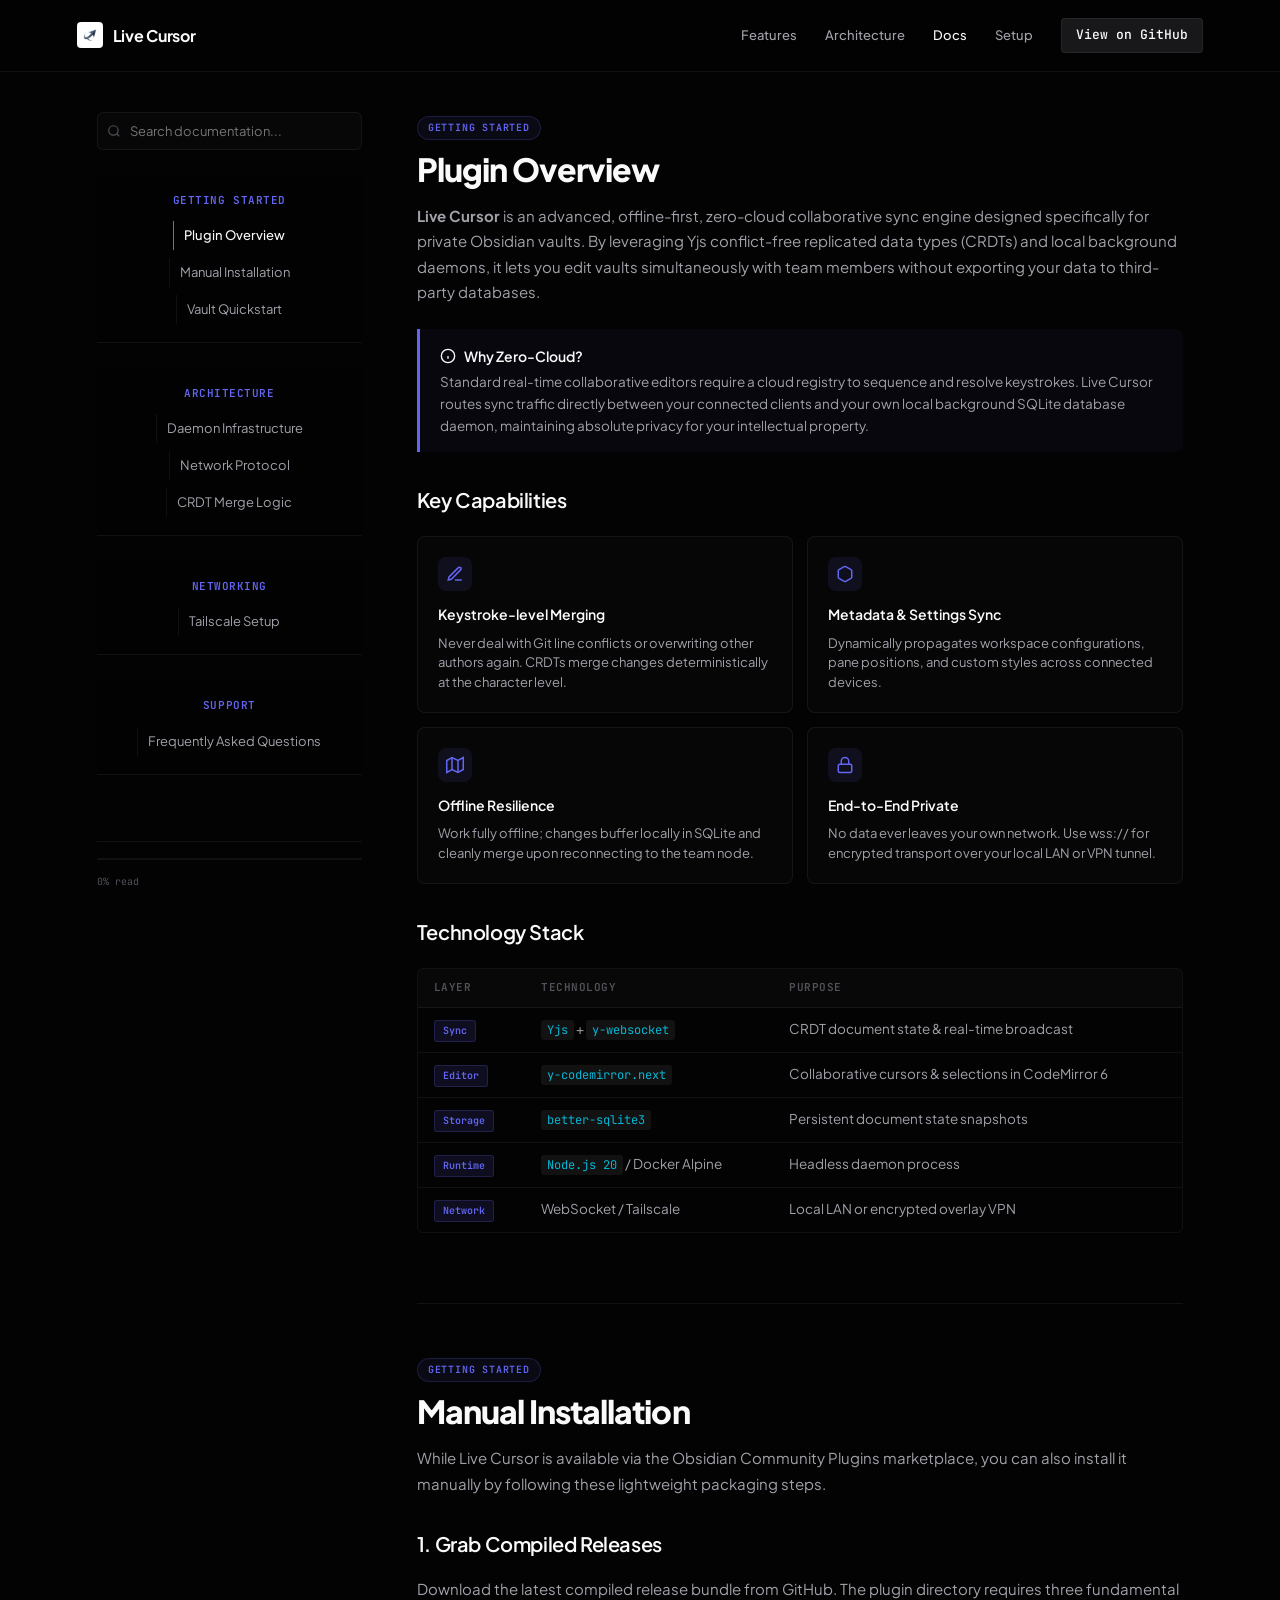
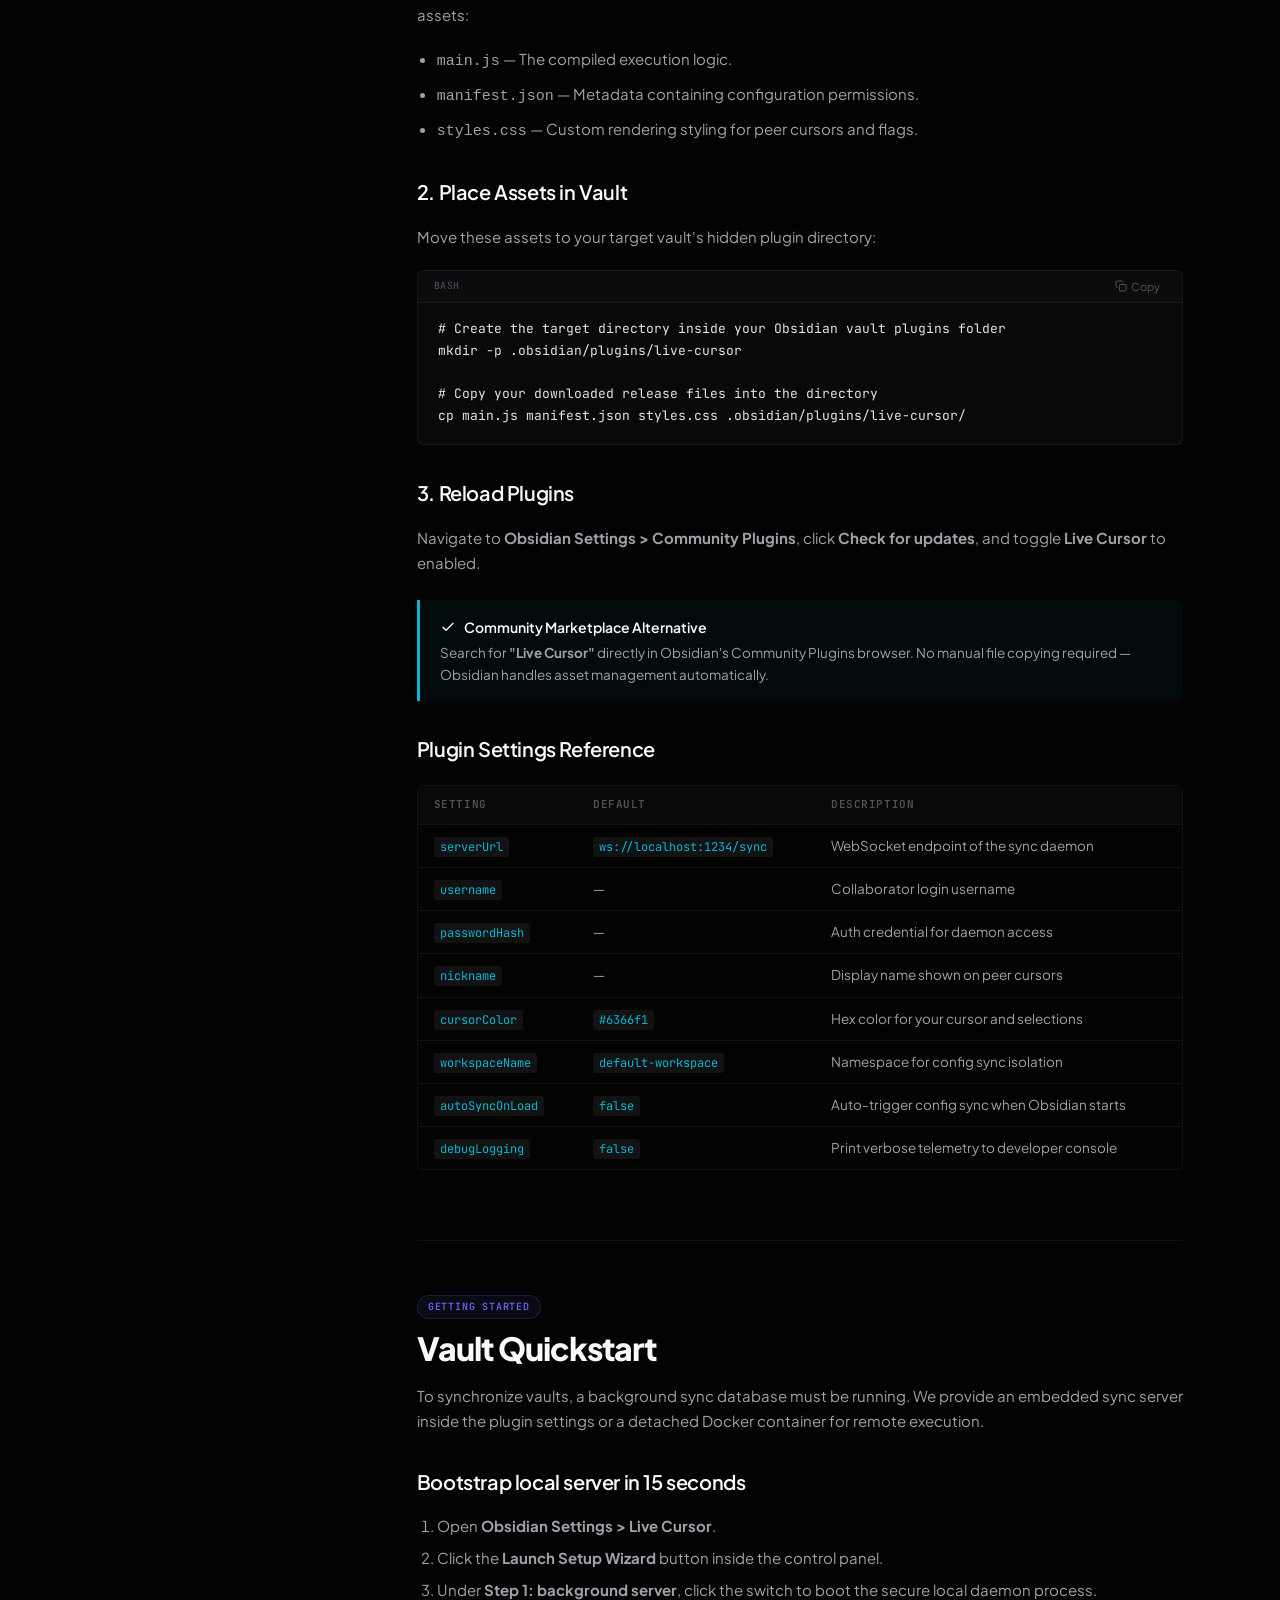
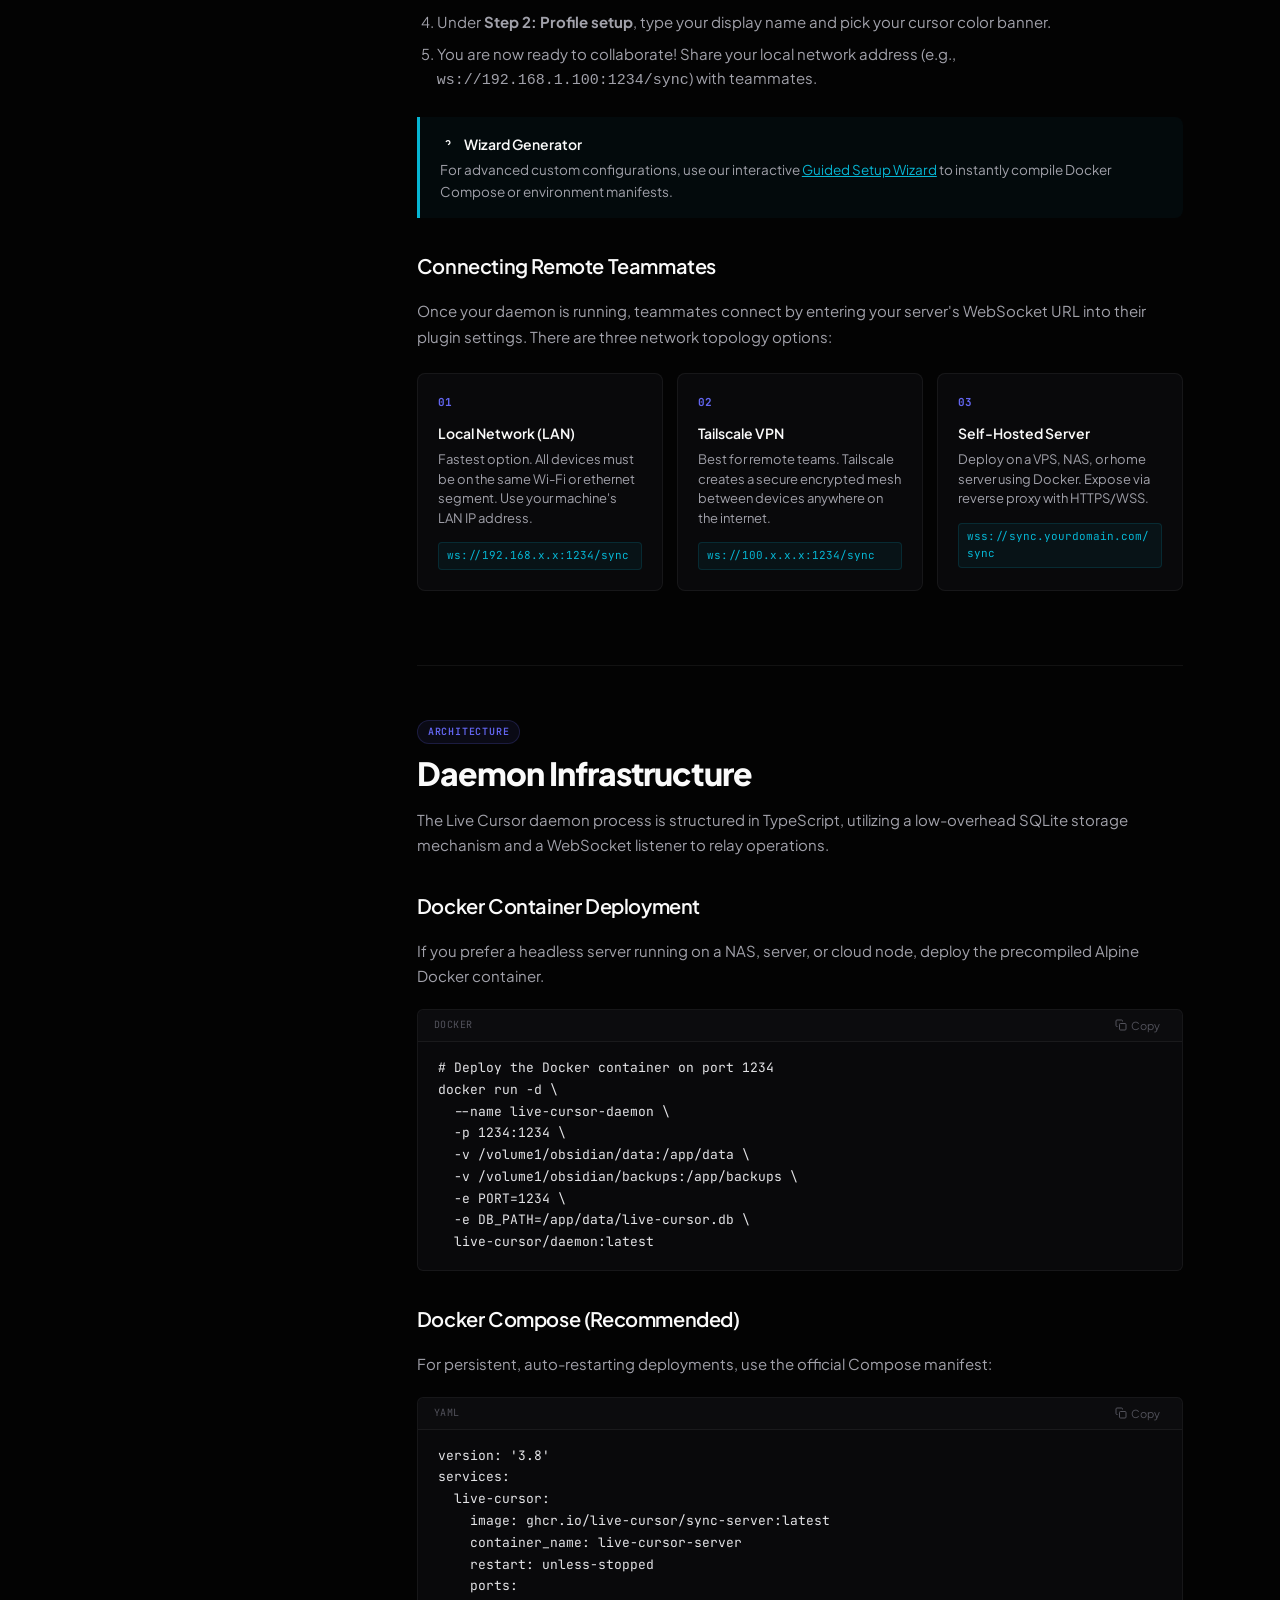
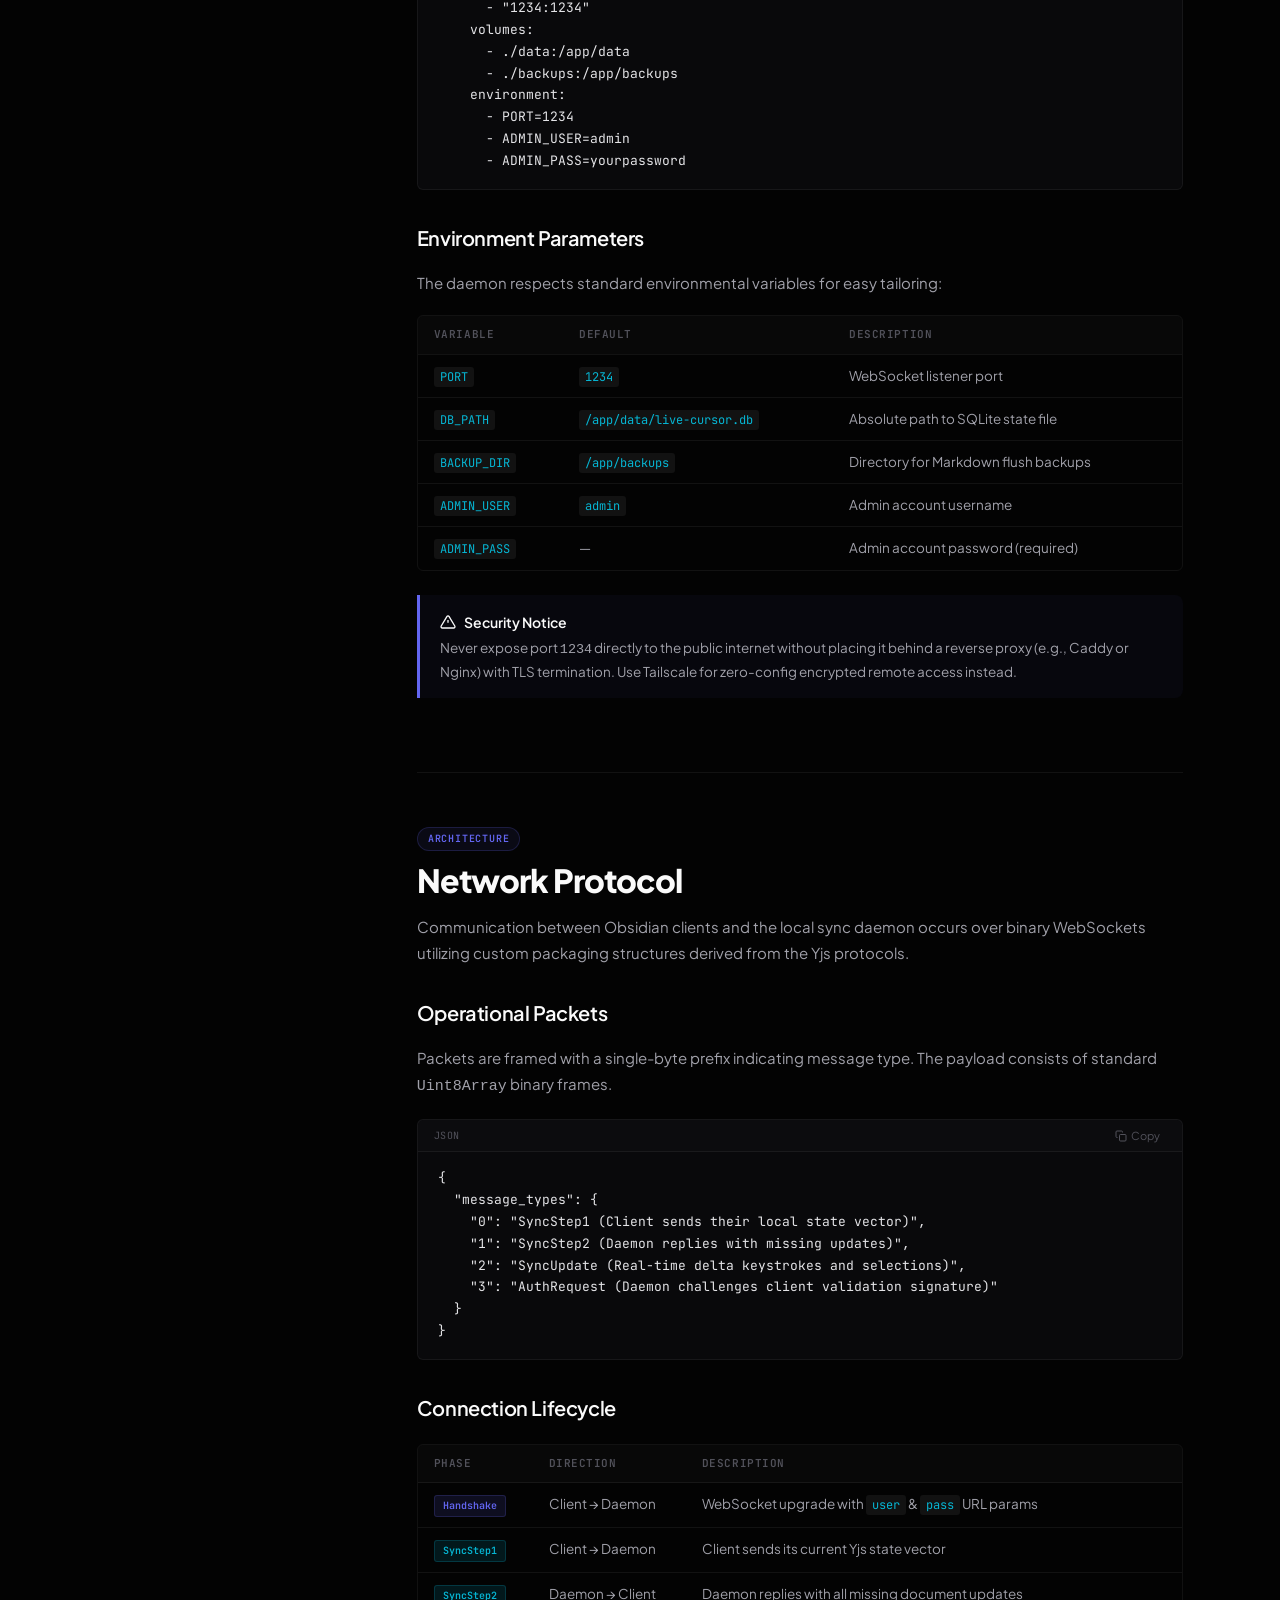
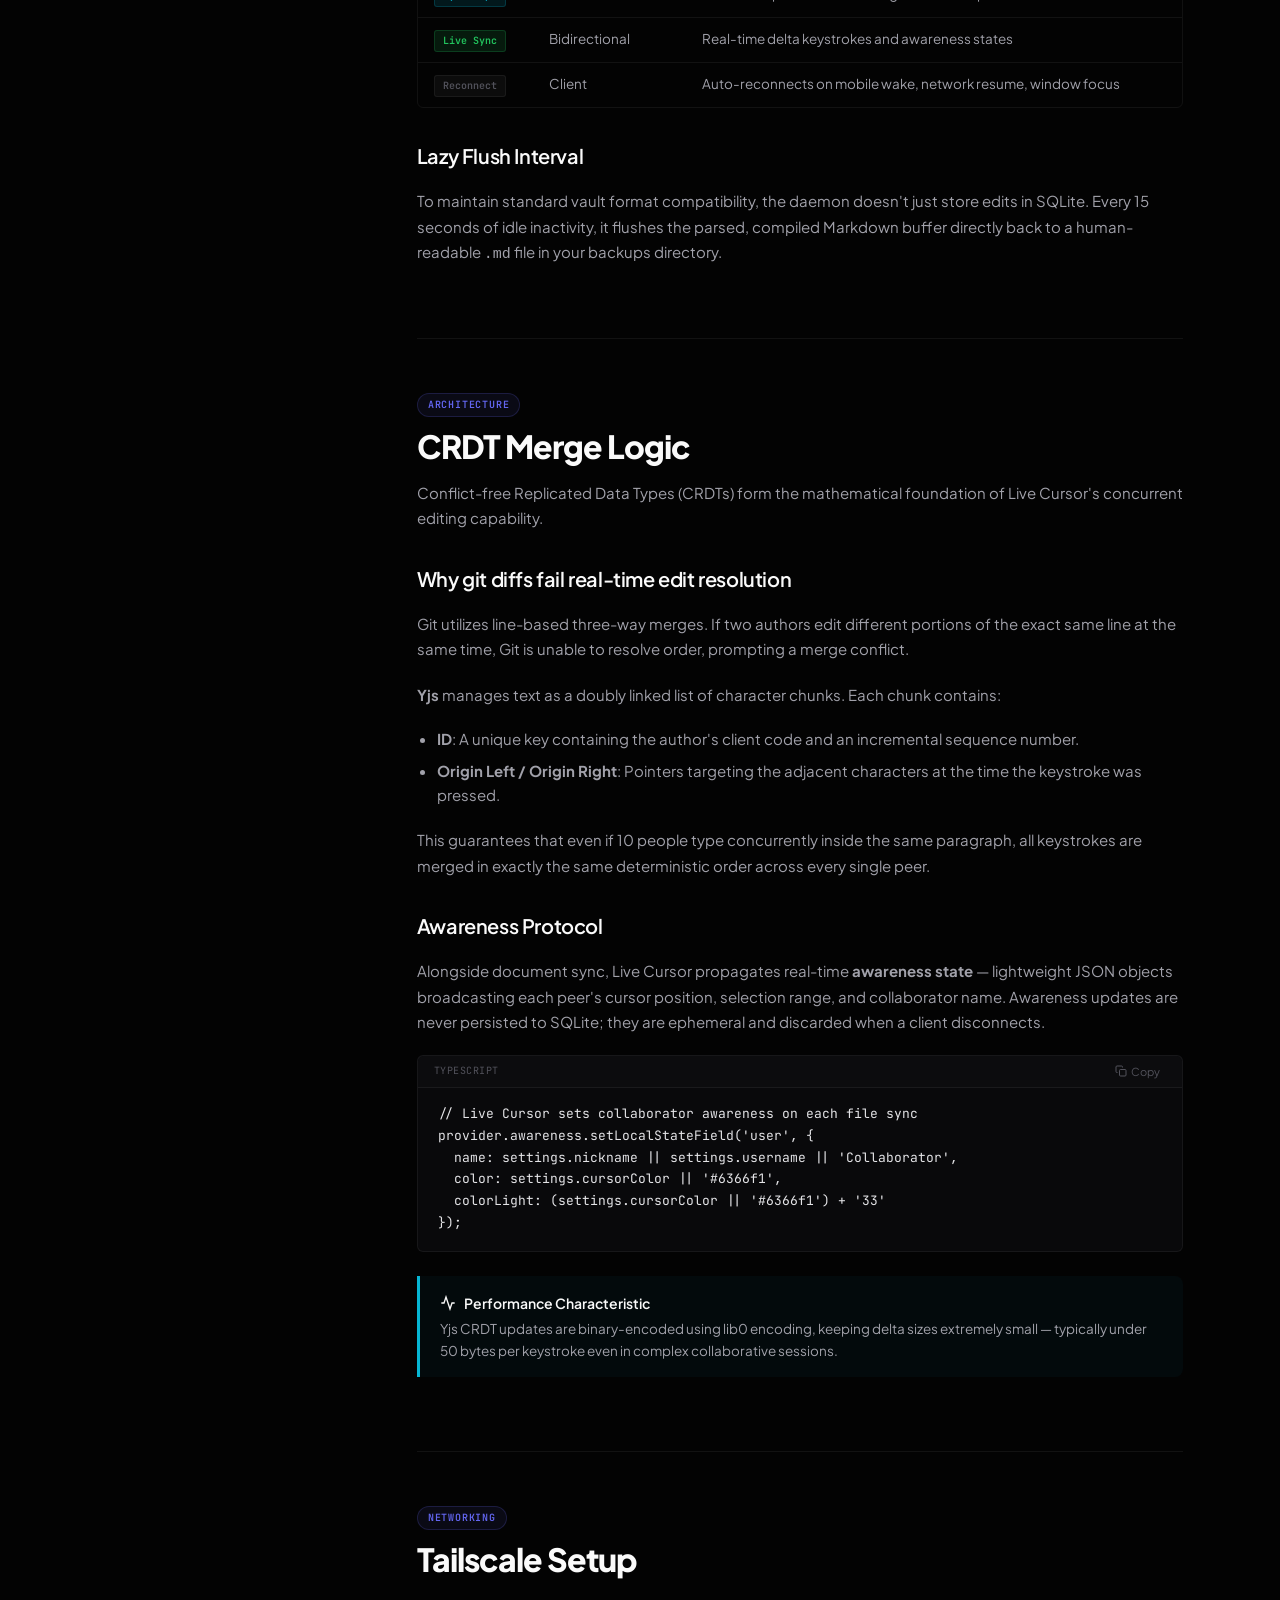
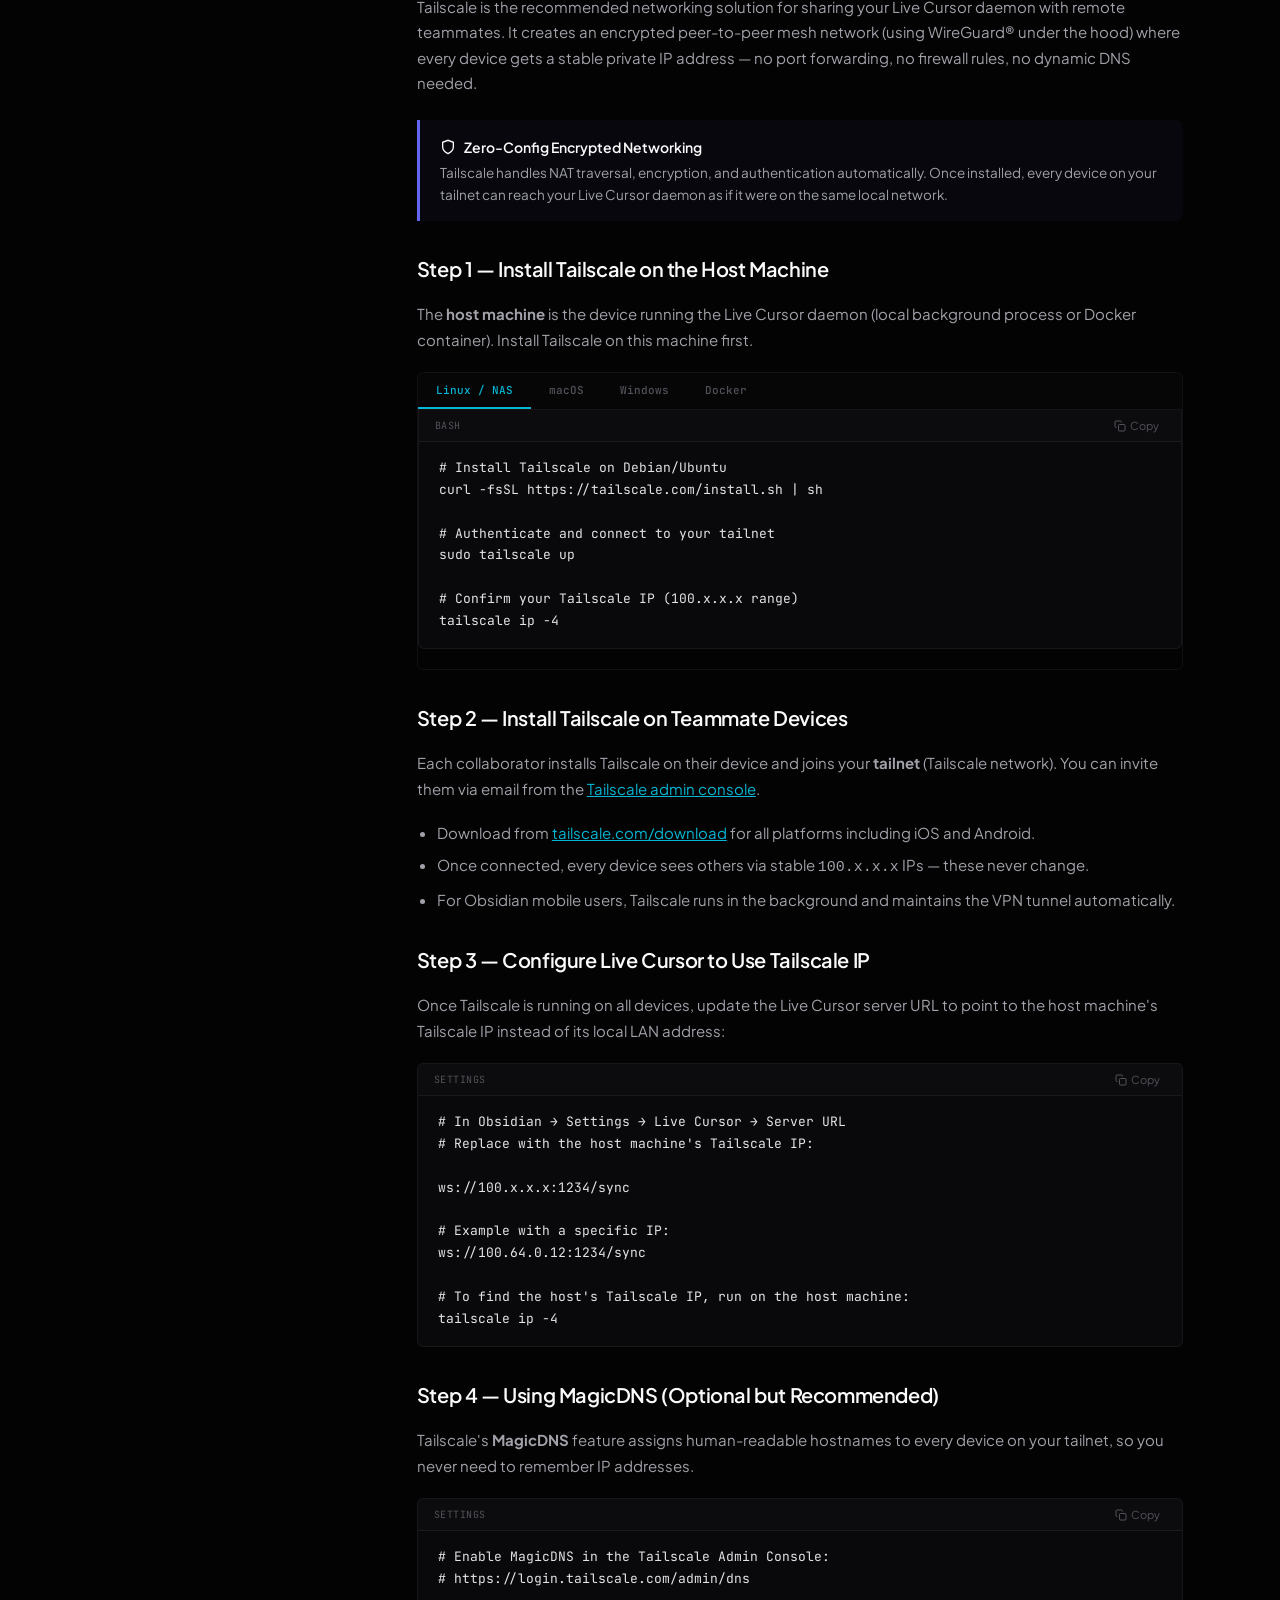
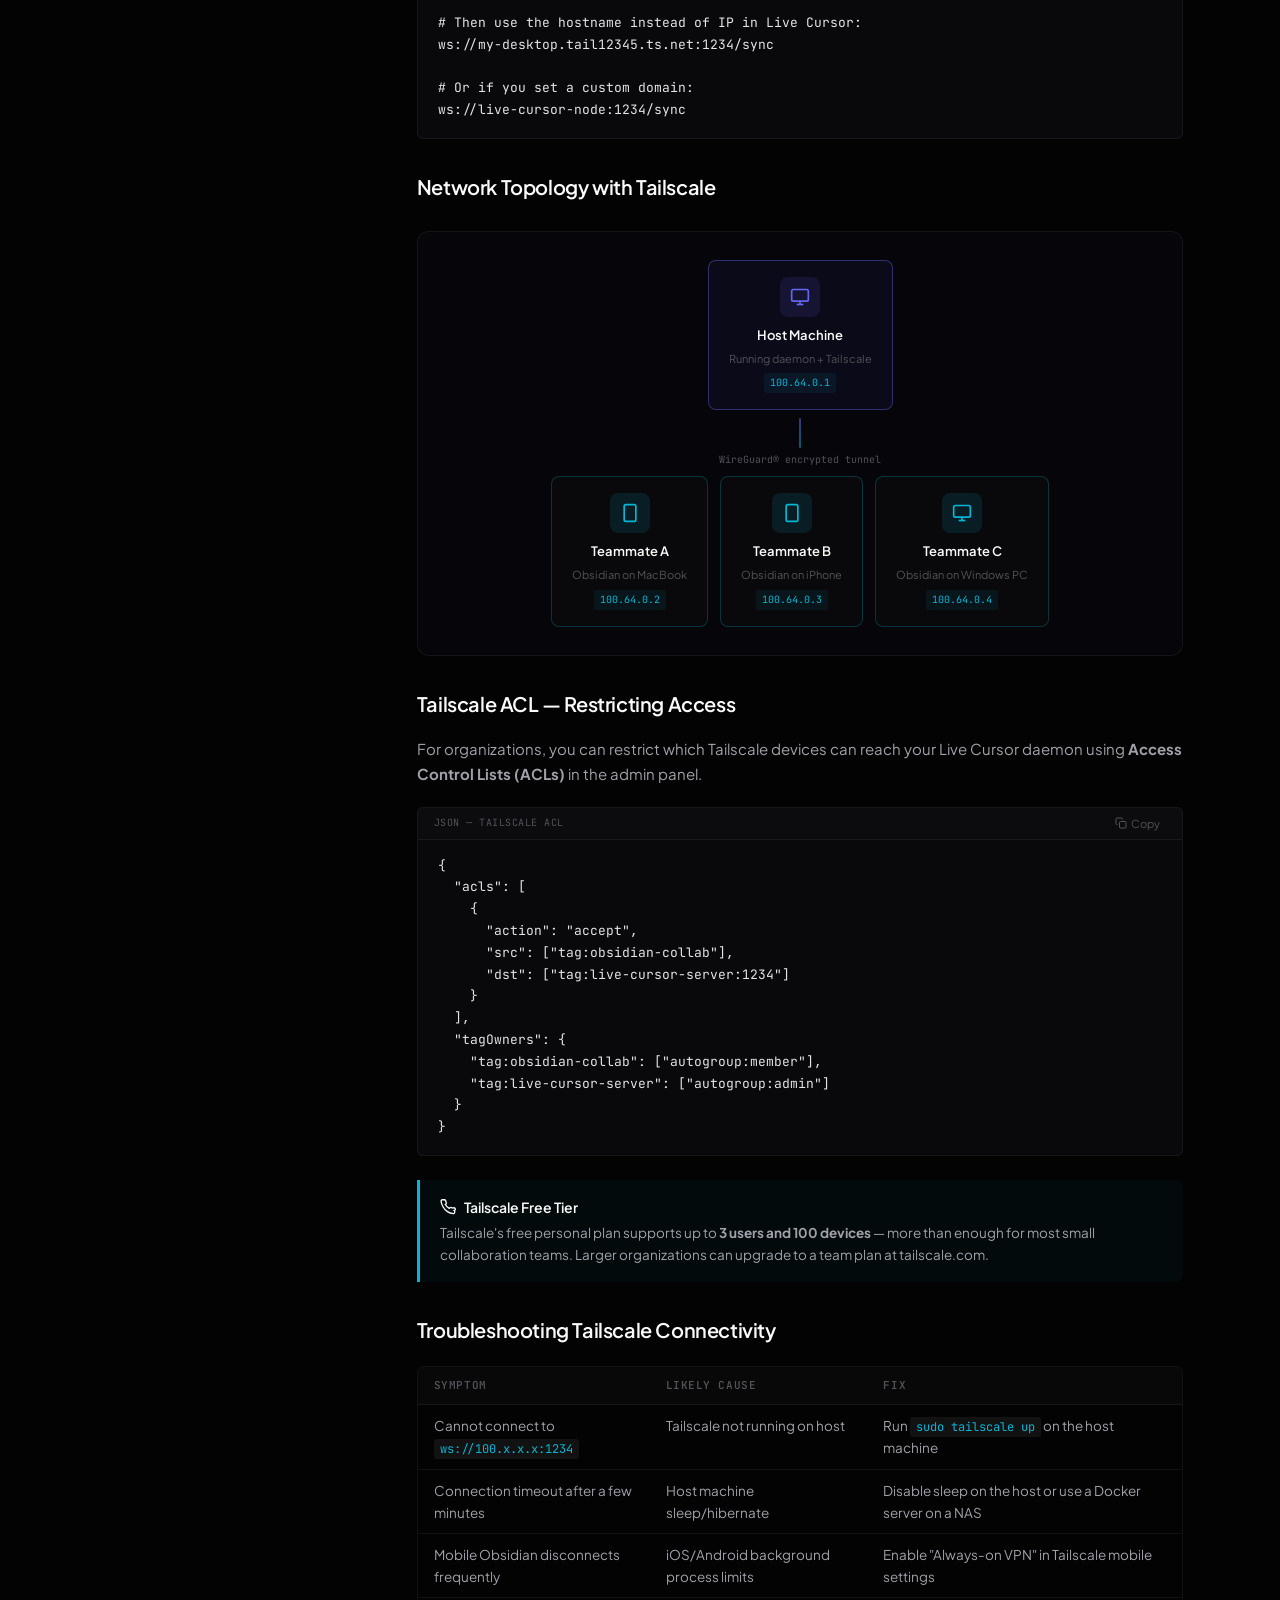
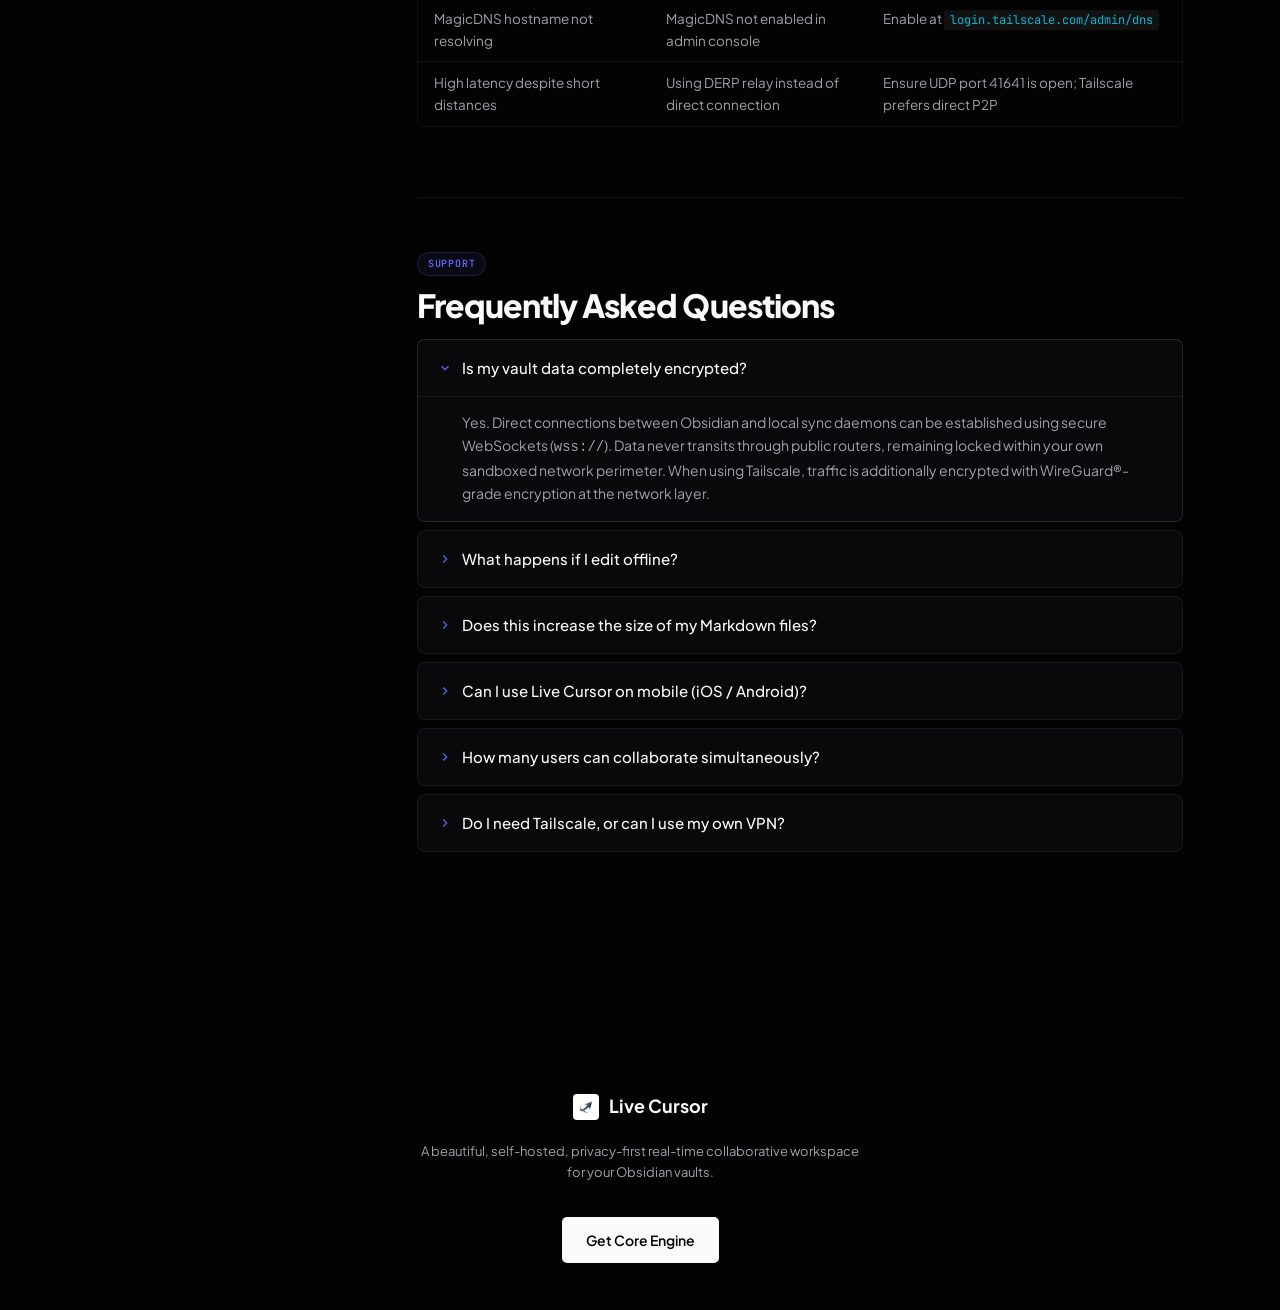
==== commit ebe519fe: "docs: add Tailscale section, enhance responsiveness, feature tables, FAQ accordion, reading progress" ====
--- a/docs.html
+++ b/docs.html
@@ -4,7 +4,7 @@
   <meta charset="UTF-8">
   <meta name="viewport" content="width=device-width, initial-scale=1.0">
   <title>Developer Docs | Live Cursor Collaboration Engine</title>
-  <meta name="description" content="Technical documentation and protocol details for the Live Cursor self-hosted Obsidian collaboration plugin.">
+  <meta name="description" content="Technical documentation, protocol details, Tailscale networking, and self-hosting guides for the Live Cursor Obsidian collaboration plugin.">
   <link rel="stylesheet" href="style-v3.css">
 </head>
 <body class="docs-page">
@@ -45,8 +45,15 @@
 
   <!-- Documentation Layout -->
   <div class="docs-layout">
+
+    <!-- Sidebar Toggle for mobile -->
+    <button class="docs-sidebar-toggle" id="docs-sidebar-toggle" aria-label="Toggle Sidebar">
+      <svg viewBox="0 0 24 24" width="16" height="16" stroke="currentColor" fill="none" stroke-width="2"><line x1="3" y1="6" x2="21" y2="6"></line><line x1="3" y1="12" x2="21" y2="12"></line><line x1="3" y1="18" x2="21" y2="18"></line></svg>
+      <span>Table of Contents</span>
+    </button>
+
     <!-- Sidebar Navigation -->
-    <aside class="docs-sidebar">
+    <aside class="docs-sidebar" id="docs-sidebar">
       <div class="docs-search-wrapper">
         <svg viewBox="0 0 24 24"><circle cx="11" cy="11" r="8"></circle><line x1="21" y1="21" x2="16.65" y2="16.65"></line></svg>
         <input type="text" id="docs-search" class="docs-search-input" placeholder="Search documentation...">
@@ -67,15 +74,30 @@
       </nav>
 
       <nav class="docs-nav-group">
+        <span class="docs-nav-title">Networking</span>
+        <a href="#tailscale" class="docs-nav-link" id="link-tailscale">Tailscale Setup</a>
+      </nav>
+
+      <nav class="docs-nav-group">
         <span class="docs-nav-title">Support</span>
         <a href="#faq" class="docs-nav-link" id="link-faq">Frequently Asked Questions</a>
       </nav>
+
+      <!-- Sidebar progress indicator -->
+      <div class="docs-sidebar-footer">
+        <div class="docs-reading-progress">
+          <div class="docs-progress-bar" id="docs-progress-bar"></div>
+        </div>
+        <span class="docs-progress-label" id="docs-progress-label">0% read</span>
+      </div>
     </aside>
 
     <!-- Main Content Panel -->
     <main class="docs-content">
+
       <!-- Section 1: Overview -->
       <section id="overview" class="docs-section">
+        <div class="docs-section-badge">Getting Started</div>
         <h1>Plugin Overview</h1>
         <p>
           <strong>Live Cursor</strong> is an advanced, offline-first, zero-cloud collaborative sync engine designed specifically for private Obsidian vaults. By leveraging Yjs conflict-free replicated data types (CRDTs) and local background daemons, it lets you edit vaults simultaneously with team members without exporting your data to third-party databases.
@@ -92,15 +114,81 @@
         </div>
 
         <h2>Key Capabilities</h2>
-        <ul>
-          <li><strong>Keystroke-level Merging</strong>: Never deal with Git line conflicts or overwriting other authors again.</li>
-          <li><strong>Metadata & Settings Sync</strong>: Dynamically propagates workspace configurations, pane positions, and custom styles across connected devices.</li>
-          <li><strong>Offline Resilience</strong>: Work fully offline; changes buffer locally in sqlite and cleanly merge upon reconnecting to the team node.</li>
-        </ul>
+        <div class="docs-feature-grid">
+          <div class="docs-feature-card">
+            <div class="docs-feature-icon">
+              <svg viewBox="0 0 24 24" width="18" height="18" stroke="currentColor" fill="none" stroke-width="2"><path d="M12 20h9"></path><path d="M16.5 3.5a2.121 2.121 0 0 1 3 3L7 19l-4 1 1-4L16.5 3.5z"></path></svg>
+            </div>
+            <strong>Keystroke-level Merging</strong>
+            <p>Never deal with Git line conflicts or overwriting other authors again. CRDTs merge changes deterministically at the character level.</p>
+          </div>
+          <div class="docs-feature-card">
+            <div class="docs-feature-icon">
+              <svg viewBox="0 0 24 24" width="18" height="18" stroke="currentColor" fill="none" stroke-width="2"><path d="M21 16V8a2 2 0 0 0-1-1.73l-7-4a2 2 0 0 0-2 0l-7 4A2 2 0 0 0 3 8v8a2 2 0 0 0 1 1.73l7 4a2 2 0 0 0 2 0l7-4A2 2 0 0 0 21 16z"></path></svg>
+            </div>
+            <strong>Metadata &amp; Settings Sync</strong>
+            <p>Dynamically propagates workspace configurations, pane positions, and custom styles across connected devices.</p>
+          </div>
+          <div class="docs-feature-card">
+            <div class="docs-feature-icon">
+              <svg viewBox="0 0 24 24" width="18" height="18" stroke="currentColor" fill="none" stroke-width="2"><path d="M1 6v16l7-4 8 4 7-4V2l-7 4-8-4-7 4z"></path><line x1="8" y1="2" x2="8" y2="18"></line><line x1="16" y1="6" x2="16" y2="22"></line></svg>
+            </div>
+            <strong>Offline Resilience</strong>
+            <p>Work fully offline; changes buffer locally in SQLite and cleanly merge upon reconnecting to the team node.</p>
+          </div>
+          <div class="docs-feature-card">
+            <div class="docs-feature-icon">
+              <svg viewBox="0 0 24 24" width="18" height="18" stroke="currentColor" fill="none" stroke-width="2"><rect x="3" y="11" width="18" height="11" rx="2" ry="2"></rect><path d="M7 11V7a5 5 0 0 1 10 0v4"></path></svg>
+            </div>
+            <strong>End-to-End Private</strong>
+            <p>No data ever leaves your own network. Use wss:// for encrypted transport over your local LAN or VPN tunnel.</p>
+          </div>
+        </div>
+
+        <h2>Technology Stack</h2>
+        <div class="docs-table-wrapper">
+          <table class="docs-table">
+            <thead>
+              <tr>
+                <th>Layer</th>
+                <th>Technology</th>
+                <th>Purpose</th>
+              </tr>
+            </thead>
+            <tbody>
+              <tr>
+                <td><span class="docs-badge">Sync</span></td>
+                <td><code>Yjs</code> + <code>y-websocket</code></td>
+                <td>CRDT document state &amp; real-time broadcast</td>
+              </tr>
+              <tr>
+                <td><span class="docs-badge">Editor</span></td>
+                <td><code>y-codemirror.next</code></td>
+                <td>Collaborative cursors &amp; selections in CodeMirror 6</td>
+              </tr>
+              <tr>
+                <td><span class="docs-badge">Storage</span></td>
+                <td><code>better-sqlite3</code></td>
+                <td>Persistent document state snapshots</td>
+              </tr>
+              <tr>
+                <td><span class="docs-badge">Runtime</span></td>
+                <td><code>Node.js 20</code> / Docker Alpine</td>
+                <td>Headless daemon process</td>
+              </tr>
+              <tr>
+                <td><span class="docs-badge">Network</span></td>
+                <td>WebSocket / Tailscale</td>
+                <td>Local LAN or encrypted overlay VPN</td>
+              </tr>
+            </tbody>
+          </table>
+        </div>
       </section>
 
       <!-- Section 2: Installation -->
       <section id="installation" class="docs-section">
+        <div class="docs-section-badge">Getting Started</div>
         <h1>Manual Installation</h1>
         <p>
           While Live Cursor is available via the Obsidian Community Plugins marketplace, you can also install it manually by following these lightweight packaging steps.
@@ -111,9 +199,9 @@
           Download the latest compiled release bundle from GitHub. The plugin directory requires three fundamental assets:
         </p>
         <ul>
-          <li><code>main.js</code> - The compiled execution logic.</li>
-          <li><code>manifest.json</code> - Metadata containing configuration permissions.</li>
-          <li><code>styles.css</code> - Custom rendering styling for peer cursors and flags.</li>
+          <li><code>main.js</code> — The compiled execution logic.</li>
+          <li><code>manifest.json</code> — Metadata containing configuration permissions.</li>
+          <li><code>styles.css</code> — Custom rendering styling for peer cursors and flags.</li>
         </ul>
 
         <h2>2. Place Assets in Vault</h2>
@@ -129,7 +217,7 @@
               <span>Copy</span>
             </button>
           </div>
-          <pre><code># Create the target directory inside Obsidian vault plugins
+          <pre><code># Create the target directory inside your Obsidian vault plugins folder
 mkdir -p .obsidian/plugins/live-cursor
 
 # Copy your downloaded release files into the directory
@@ -138,20 +226,86 @@
 
         <h2>3. Reload Plugins</h2>
         <p>
-          Navigate to <strong>Obsidian Settings > Community Plugins</strong>, click <strong>Check for updates</strong>, and toggle <strong>Live Cursor</strong> to enabled.
-        </p>
+          Navigate to <strong>Obsidian Settings &gt; Community Plugins</strong>, click <strong>Check for updates</strong>, and toggle <strong>Live Cursor</strong> to enabled.
+        </p>
+
+        <div class="docs-alert tip">
+          <h4>
+            <svg viewBox="0 0 24 24" width="16" height="16" stroke="currentColor" fill="none" stroke-width="2"><polyline points="20 6 9 17 4 12"></polyline></svg>
+            Community Marketplace Alternative
+          </h4>
+          <p>
+            Search for <strong>"Live Cursor"</strong> directly in Obsidian's Community Plugins browser. No manual file copying required — Obsidian handles asset management automatically.
+          </p>
+        </div>
+
+        <h2>Plugin Settings Reference</h2>
+        <div class="docs-table-wrapper">
+          <table class="docs-table">
+            <thead>
+              <tr>
+                <th>Setting</th>
+                <th>Default</th>
+                <th>Description</th>
+              </tr>
+            </thead>
+            <tbody>
+              <tr>
+                <td><code>serverUrl</code></td>
+                <td><code>ws://localhost:1234/sync</code></td>
+                <td>WebSocket endpoint of the sync daemon</td>
+              </tr>
+              <tr>
+                <td><code>username</code></td>
+                <td>—</td>
+                <td>Collaborator login username</td>
+              </tr>
+              <tr>
+                <td><code>passwordHash</code></td>
+                <td>—</td>
+                <td>Auth credential for daemon access</td>
+              </tr>
+              <tr>
+                <td><code>nickname</code></td>
+                <td>—</td>
+                <td>Display name shown on peer cursors</td>
+              </tr>
+              <tr>
+                <td><code>cursorColor</code></td>
+                <td><code>#6366f1</code></td>
+                <td>Hex color for your cursor and selections</td>
+              </tr>
+              <tr>
+                <td><code>workspaceName</code></td>
+                <td><code>default-workspace</code></td>
+                <td>Namespace for config sync isolation</td>
+              </tr>
+              <tr>
+                <td><code>autoSyncOnLoad</code></td>
+                <td><code>false</code></td>
+                <td>Auto-trigger config sync when Obsidian starts</td>
+              </tr>
+              <tr>
+                <td><code>debugLogging</code></td>
+                <td><code>false</code></td>
+                <td>Print verbose telemetry to developer console</td>
+              </tr>
+            </tbody>
+          </table>
+        </div>
       </section>
 
       <!-- Section 3: Vault Quickstart -->
       <section id="quickstart" class="docs-section">
+        <div class="docs-section-badge">Getting Started</div>
         <h1>Vault Quickstart</h1>
         <p>
-          To synchronize vaults, a background sync database must be running. We provide an embedded sync server inside the plugin settings or a detached docker container for remote execution.
+          To synchronize vaults, a background sync database must be running. We provide an embedded sync server inside the plugin settings or a detached Docker container for remote execution.
         </p>
 
         <h2>Bootstrap local server in 15 seconds</h2>
         <ol>
-          <li>Open <strong>Obsidian Settings > Live Cursor</strong>.</li>
+          <li>Open <strong>Obsidian Settings &gt; Live Cursor</strong>.</li>
           <li>Click the <strong>Launch Setup Wizard</strong> button inside the control panel.</li>
           <li>Under <strong>Step 1: background server</strong>, click the switch to boot the secure local daemon process.</li>
           <li>Under <strong>Step 2: Profile setup</strong>, type your display name and pick your cursor color banner.</li>
@@ -167,10 +321,36 @@
             For advanced custom configurations, use our interactive <a href="setup.html" style="color: var(--accent-cyan); text-decoration: underline;">Guided Setup Wizard</a> to instantly compile Docker Compose or environment manifests.
           </p>
         </div>
+
+        <h2>Connecting Remote Teammates</h2>
+        <p>
+          Once your daemon is running, teammates connect by entering your server's WebSocket URL into their plugin settings. There are three network topology options:
+        </p>
+        <div class="docs-topology-cards">
+          <div class="docs-topology-card">
+            <div class="docs-topology-num">01</div>
+            <strong>Local Network (LAN)</strong>
+            <p>Fastest option. All devices must be on the same Wi-Fi or ethernet segment. Use your machine's LAN IP address.</p>
+            <code class="docs-topology-url">ws://192.168.x.x:1234/sync</code>
+          </div>
+          <div class="docs-topology-card">
+            <div class="docs-topology-num">02</div>
+            <strong>Tailscale VPN</strong>
+            <p>Best for remote teams. Tailscale creates a secure encrypted mesh between devices anywhere on the internet.</p>
+            <code class="docs-topology-url">ws://100.x.x.x:1234/sync</code>
+          </div>
+          <div class="docs-topology-card">
+            <div class="docs-topology-num">03</div>
+            <strong>Self-Hosted Server</strong>
+            <p>Deploy on a VPS, NAS, or home server using Docker. Expose via reverse proxy with HTTPS/WSS.</p>
+            <code class="docs-topology-url">wss://sync.yourdomain.com/sync</code>
+          </div>
+        </div>
       </section>
 
       <!-- Section 4: Daemon Infrastructure -->
       <section id="daemon-nodes" class="docs-section">
+        <div class="docs-section-badge">Architecture</div>
         <h1>Daemon Infrastructure</h1>
         <p>
           The Live Cursor daemon process is structured in TypeScript, utilizing a low-overhead SQLite storage mechanism and a WebSocket listener to relay operations.
@@ -178,7 +358,7 @@
 
         <h2>Docker Container Deployment</h2>
         <p>
-          If you prefer a headless server running on a NAS, server, or cloud node, deploy the precompiled Alpine docker container.
+          If you prefer a headless server running on a NAS, server, or cloud node, deploy the precompiled Alpine Docker container.
         </p>
 
         <div class="docs-code-container">
@@ -200,19 +380,93 @@
   live-cursor/daemon:latest</code></pre>
         </div>
 
+        <h2>Docker Compose (Recommended)</h2>
+        <p>
+          For persistent, auto-restarting deployments, use the official Compose manifest:
+        </p>
+
+        <div class="docs-code-container">
+          <div class="docs-code-header">
+            <span class="docs-code-lang">yaml</span>
+            <button class="docs-code-copy-btn" onclick="copySnippet(this)">
+              <svg viewBox="0 0 24 24" width="12" height="12" stroke="currentColor" fill="none" stroke-width="2"><rect x="9" y="9" width="13" height="13" rx="2" ry="2"></rect><path d="M5 15H4a2 2 0 0 1-2-2V4a2 2 0 0 1 2-2h9a2 2 0 0 1 2 2v1"></path></svg>
+              <span>Copy</span>
+            </button>
+          </div>
+          <pre><code>version: '3.8'
+services:
+  live-cursor:
+    image: ghcr.io/live-cursor/sync-server:latest
+    container_name: live-cursor-server
+    restart: unless-stopped
+    ports:
+      - "1234:1234"
+    volumes:
+      - ./data:/app/data
+      - ./backups:/app/backups
+    environment:
+      - PORT=1234
+      - ADMIN_USER=admin
+      - ADMIN_PASS=yourpassword</code></pre>
+        </div>
+
         <h2>Environment Parameters</h2>
         <p>
           The daemon respects standard environmental variables for easy tailoring:
         </p>
-        <ul>
-          <li><code>PORT</code>: The port the daemon WebSocket listens on (Defaults to <code>1234</code>).</li>
-          <li><code>DB_PATH</code>: Absolute SQLite file route where document states are indexed.</li>
-          <li><code>BACKUP_DIR</code>: Directory where flat Markdown documents are flushed during idle sync periods for safety.</li>
-        </ul>
+        <div class="docs-table-wrapper">
+          <table class="docs-table">
+            <thead>
+              <tr>
+                <th>Variable</th>
+                <th>Default</th>
+                <th>Description</th>
+              </tr>
+            </thead>
+            <tbody>
+              <tr>
+                <td><code>PORT</code></td>
+                <td><code>1234</code></td>
+                <td>WebSocket listener port</td>
+              </tr>
+              <tr>
+                <td><code>DB_PATH</code></td>
+                <td><code>/app/data/live-cursor.db</code></td>
+                <td>Absolute path to SQLite state file</td>
+              </tr>
+              <tr>
+                <td><code>BACKUP_DIR</code></td>
+                <td><code>/app/backups</code></td>
+                <td>Directory for Markdown flush backups</td>
+              </tr>
+              <tr>
+                <td><code>ADMIN_USER</code></td>
+                <td><code>admin</code></td>
+                <td>Admin account username</td>
+              </tr>
+              <tr>
+                <td><code>ADMIN_PASS</code></td>
+                <td>—</td>
+                <td>Admin account password (required)</td>
+              </tr>
+            </tbody>
+          </table>
+        </div>
+
+        <div class="docs-alert">
+          <h4>
+            <svg viewBox="0 0 24 24" width="16" height="16" stroke="currentColor" fill="none" stroke-width="2"><path d="M10.29 3.86L1.82 18a2 2 0 0 0 1.71 3h16.94a2 2 0 0 0 1.71-3L13.71 3.86a2 2 0 0 0-3.42 0z"></path><line x1="12" y1="9" x2="12" y2="13"></line><line x1="12" y1="17" x2="12.01" y2="17"></line></svg>
+            Security Notice
+          </h4>
+          <p>
+            Never expose port <code>1234</code> directly to the public internet without placing it behind a reverse proxy (e.g., Caddy or Nginx) with TLS termination. Use Tailscale for zero-config encrypted remote access instead.
+          </p>
+        </div>
       </section>
 
       <!-- Section 5: Network Protocol -->
       <section id="network-protocol" class="docs-section">
+        <div class="docs-section-badge">Architecture</div>
         <h1>Network Protocol</h1>
         <p>
           Communication between Obsidian clients and the local sync daemon occurs over binary WebSockets utilizing custom packaging structures derived from the Yjs protocols.
@@ -220,14 +474,14 @@
 
         <h2>Operational Packets</h2>
         <p>
-          Packets are framed with a single-byte prefix indicating message type. The payload consists of standard Uint8Array binary frames.
+          Packets are framed with a single-byte prefix indicating message type. The payload consists of standard <code>Uint8Array</code> binary frames.
         </p>
 
         <div class="docs-code-container">
           <div class="docs-code-header">
             <span class="docs-code-lang">json</span>
             <button class="docs-code-copy-btn" onclick="copySnippet(this)">
-              <svg viewBox="0 0 24 24" width="12" height="12" stroke="currentColor" fill="none" stroke-width="2"><rect x="9" y="9" width="13" height="13" rx="2" ry="2"></rect><path d="M5 15H4a2 2 0 0 1-2-2V4a2 2 0 0 1 2 2v1"></path></svg>
+              <svg viewBox="0 0 24 24" width="12" height="12" stroke="currentColor" fill="none" stroke-width="2"><rect x="9" y="9" width="13" height="13" rx="2" ry="2"></rect><path d="M5 15H4a2 2 0 0 1-2-2V4a2 2 0 0 1 2-2h9a2 2 0 0 1 2 2v1"></path></svg>
               <span>Copy</span>
             </button>
           </div>
@@ -241,6 +495,46 @@
 }</code></pre>
         </div>
 
+        <h2>Connection Lifecycle</h2>
+        <div class="docs-table-wrapper">
+          <table class="docs-table">
+            <thead>
+              <tr>
+                <th>Phase</th>
+                <th>Direction</th>
+                <th>Description</th>
+              </tr>
+            </thead>
+            <tbody>
+              <tr>
+                <td><span class="docs-badge indigo">Handshake</span></td>
+                <td>Client → Daemon</td>
+                <td>WebSocket upgrade with <code>user</code> &amp; <code>pass</code> URL params</td>
+              </tr>
+              <tr>
+                <td><span class="docs-badge cyan">SyncStep1</span></td>
+                <td>Client → Daemon</td>
+                <td>Client sends its current Yjs state vector</td>
+              </tr>
+              <tr>
+                <td><span class="docs-badge cyan">SyncStep2</span></td>
+                <td>Daemon → Client</td>
+                <td>Daemon replies with all missing document updates</td>
+              </tr>
+              <tr>
+                <td><span class="docs-badge green">Live Sync</span></td>
+                <td>Bidirectional</td>
+                <td>Real-time delta keystrokes and awareness states</td>
+              </tr>
+              <tr>
+                <td><span class="docs-badge muted">Reconnect</span></td>
+                <td>Client</td>
+                <td>Auto-reconnects on mobile wake, network resume, window focus</td>
+              </tr>
+            </tbody>
+          </table>
+        </div>
+
         <h2>Lazy Flush Interval</h2>
         <p>
           To maintain standard vault format compatibility, the daemon doesn't just store edits in SQLite. Every 15 seconds of idle inactivity, it flushes the parsed, compiled Markdown buffer directly back to a human-readable <code>.md</code> file in your backups directory.
@@ -249,6 +543,7 @@
 
       <!-- Section 6: Yjs CRDT Details -->
       <section id="yjs-crdts" class="docs-section">
+        <div class="docs-section-badge">Architecture</div>
         <h1>CRDT Merge Logic</h1>
         <p>
           Conflict-free Replicated Data Types (CRDTs) form the mathematical foundation of Live Cursor's concurrent editing capability.
@@ -268,26 +563,432 @@
         <p>
           This guarantees that even if 10 people type concurrently inside the same paragraph, all keystrokes are merged in exactly the same deterministic order across every single peer.
         </p>
+
+        <h2>Awareness Protocol</h2>
+        <p>
+          Alongside document sync, Live Cursor propagates real-time <strong>awareness state</strong> — lightweight JSON objects broadcasting each peer's cursor position, selection range, and collaborator name. Awareness updates are never persisted to SQLite; they are ephemeral and discarded when a client disconnects.
+        </p>
+
+        <div class="docs-code-container">
+          <div class="docs-code-header">
+            <span class="docs-code-lang">typescript</span>
+            <button class="docs-code-copy-btn" onclick="copySnippet(this)">
+              <svg viewBox="0 0 24 24" width="12" height="12" stroke="currentColor" fill="none" stroke-width="2"><rect x="9" y="9" width="13" height="13" rx="2" ry="2"></rect><path d="M5 15H4a2 2 0 0 1-2-2V4a2 2 0 0 1 2-2h9a2 2 0 0 1 2 2v1"></path></svg>
+              <span>Copy</span>
+            </button>
+          </div>
+          <pre><code>// Live Cursor sets collaborator awareness on each file sync
+provider.awareness.setLocalStateField('user', {
+  name: settings.nickname || settings.username || 'Collaborator',
+  color: settings.cursorColor || '#6366f1',
+  colorLight: (settings.cursorColor || '#6366f1') + '33'
+});</code></pre>
+        </div>
+
+        <div class="docs-alert tip">
+          <h4>
+            <svg viewBox="0 0 24 24" width="16" height="16" stroke="currentColor" fill="none" stroke-width="2"><polyline points="22 12 18 12 15 21 9 3 6 12 2 12"></polyline></svg>
+            Performance Characteristic
+          </h4>
+          <p>
+            Yjs CRDT updates are binary-encoded using lib0 encoding, keeping delta sizes extremely small — typically under 50 bytes per keystroke even in complex collaborative sessions.
+          </p>
+        </div>
       </section>
 
-      <!-- Section 7: FAQ -->
+      <!-- Section 7: Tailscale Setup -->
+      <section id="tailscale" class="docs-section">
+        <div class="docs-section-badge">Networking</div>
+        <h1>Tailscale Setup</h1>
+        <p>
+          Tailscale is the recommended networking solution for sharing your Live Cursor daemon with remote teammates. It creates an encrypted peer-to-peer mesh network (using WireGuard® under the hood) where every device gets a stable private IP address — no port forwarding, no firewall rules, no dynamic DNS needed.
+        </p>
+
+        <div class="docs-alert">
+          <h4>
+            <svg viewBox="0 0 24 24" width="16" height="16" stroke="currentColor" fill="none" stroke-width="2"><path d="M12 22s8-4 8-10V5l-8-3-8 3v7c0 6 8 10 8 10z"></path></svg>
+            Zero-Config Encrypted Networking
+          </h4>
+          <p>
+            Tailscale handles NAT traversal, encryption, and authentication automatically. Once installed, every device on your tailnet can reach your Live Cursor daemon as if it were on the same local network.
+          </p>
+        </div>
+
+        <h2>Step 1 — Install Tailscale on the Host Machine</h2>
+        <p>
+          The <strong>host machine</strong> is the device running the Live Cursor daemon (local background process or Docker container). Install Tailscale on this machine first.
+        </p>
+
+        <div class="docs-code-tabs">
+          <div class="docs-code-tab-bar">
+            <button class="docs-code-tab-btn active" onclick="switchCodeTab(this, 'ts-linux')">Linux / NAS</button>
+            <button class="docs-code-tab-btn" onclick="switchCodeTab(this, 'ts-mac')">macOS</button>
+            <button class="docs-code-tab-btn" onclick="switchCodeTab(this, 'ts-windows')">Windows</button>
+            <button class="docs-code-tab-btn" onclick="switchCodeTab(this, 'ts-docker')">Docker</button>
+          </div>
+
+          <div id="ts-linux" class="docs-code-tab-content active">
+            <div class="docs-code-container" style="margin-top: 0; border-top: none; border-radius: 0 0 6px 6px;">
+              <div class="docs-code-header">
+                <span class="docs-code-lang">bash</span>
+                <button class="docs-code-copy-btn" onclick="copySnippet(this)">
+                  <svg viewBox="0 0 24 24" width="12" height="12" stroke="currentColor" fill="none" stroke-width="2"><rect x="9" y="9" width="13" height="13" rx="2" ry="2"></rect><path d="M5 15H4a2 2 0 0 1-2-2V4a2 2 0 0 1 2-2h9a2 2 0 0 1 2 2v1"></path></svg>
+                  <span>Copy</span>
+                </button>
+              </div>
+              <pre><code># Install Tailscale on Debian/Ubuntu
+curl -fsSL https://tailscale.com/install.sh | sh
+
+# Authenticate and connect to your tailnet
+sudo tailscale up
+
+# Confirm your Tailscale IP (100.x.x.x range)
+tailscale ip -4</code></pre>
+            </div>
+          </div>
+
+          <div id="ts-mac" class="docs-code-tab-content">
+            <div class="docs-code-container" style="margin-top: 0; border-top: none; border-radius: 0 0 6px 6px;">
+              <div class="docs-code-header">
+                <span class="docs-code-lang">bash</span>
+                <button class="docs-code-copy-btn" onclick="copySnippet(this)">
+                  <svg viewBox="0 0 24 24" width="12" height="12" stroke="currentColor" fill="none" stroke-width="2"><rect x="9" y="9" width="13" height="13" rx="2" ry="2"></rect><path d="M5 15H4a2 2 0 0 1-2-2V4a2 2 0 0 1 2-2h9a2 2 0 0 1 2 2v1"></path></svg>
+                  <span>Copy</span>
+                </button>
+              </div>
+              <pre><code># Install via Homebrew
+brew install tailscale
+
+# Start and authenticate
+sudo tailscaled &
+tailscale up
+
+# Or download the App from the Mac App Store (recommended)
+# https://apps.apple.com/app/tailscale/id1475387142</code></pre>
+            </div>
+          </div>
+
+          <div id="ts-windows" class="docs-code-tab-content">
+            <div class="docs-code-container" style="margin-top: 0; border-top: none; border-radius: 0 0 6px 6px;">
+              <div class="docs-code-header">
+                <span class="docs-code-lang">powershell</span>
+                <button class="docs-code-copy-btn" onclick="copySnippet(this)">
+                  <svg viewBox="0 0 24 24" width="12" height="12" stroke="currentColor" fill="none" stroke-width="2"><rect x="9" y="9" width="13" height="13" rx="2" ry="2"></rect><path d="M5 15H4a2 2 0 0 1-2-2V4a2 2 0 0 1 2-2h9a2 2 0 0 1 2 2v1"></path></svg>
+                  <span>Copy</span>
+                </button>
+              </div>
+              <pre><code># Download installer from https://tailscale.com/download/windows
+# Or install via winget:
+winget install tailscale.tailscale
+
+# After installation, sign in from the system tray icon
+# Confirm your Tailscale IP
+tailscale ip -4</code></pre>
+            </div>
+          </div>
+
+          <div id="ts-docker" class="docs-code-tab-content">
+            <div class="docs-code-container" style="margin-top: 0; border-top: none; border-radius: 0 0 6px 6px;">
+              <div class="docs-code-header">
+                <span class="docs-code-lang">yaml</span>
+                <button class="docs-code-copy-btn" onclick="copySnippet(this)">
+                  <svg viewBox="0 0 24 24" width="12" height="12" stroke="currentColor" fill="none" stroke-width="2"><rect x="9" y="9" width="13" height="13" rx="2" ry="2"></rect><path d="M5 15H4a2 2 0 0 1-2-2V4a2 2 0 0 1 2-2h9a2 2 0 0 1 2 2v1"></path></svg>
+                  <span>Copy</span>
+                </button>
+              </div>
+              <pre><code># docker-compose.yml — Live Cursor + Tailscale sidecar
+version: '3.8'
+services:
+  tailscale:
+    image: tailscale/tailscale:latest
+    hostname: live-cursor-node
+    environment:
+      - TS_AUTHKEY=${TS_AUTHKEY}
+      - TS_STATE_DIR=/var/lib/tailscale
+    volumes:
+      - tailscale-state:/var/lib/tailscale
+      - /dev/net/tun:/dev/net/tun
+    cap_add:
+      - NET_ADMIN
+    restart: unless-stopped
+
+  live-cursor:
+    image: ghcr.io/live-cursor/sync-server:latest
+    network_mode: "service:tailscale"
+    volumes:
+      - ./data:/app/data
+      - ./backups:/app/backups
+    environment:
+      - PORT=1234
+      - ADMIN_USER=admin
+      - ADMIN_PASS=yourpassword
+    restart: unless-stopped
+    depends_on:
+      - tailscale
+
+volumes:
+  tailscale-state:</code></pre>
+            </div>
+          </div>
+        </div>
+
+        <h2>Step 2 — Install Tailscale on Teammate Devices</h2>
+        <p>
+          Each collaborator installs Tailscale on their device and joins your <strong>tailnet</strong> (Tailscale network). You can invite them via email from the <a href="https://login.tailscale.com/admin" style="color: var(--accent-cyan); text-decoration: underline;" target="_blank">Tailscale admin console</a>.
+        </p>
+        <ul>
+          <li>Download from <a href="https://tailscale.com/download" style="color: var(--accent-cyan); text-decoration: underline;" target="_blank">tailscale.com/download</a> for all platforms including iOS and Android.</li>
+          <li>Once connected, every device sees others via stable <code>100.x.x.x</code> IPs — these never change.</li>
+          <li>For Obsidian mobile users, Tailscale runs in the background and maintains the VPN tunnel automatically.</li>
+        </ul>
+
+        <h2>Step 3 — Configure Live Cursor to Use Tailscale IP</h2>
+        <p>
+          Once Tailscale is running on all devices, update the Live Cursor server URL to point to the host machine's Tailscale IP instead of its local LAN address:
+        </p>
+
+        <div class="docs-code-container">
+          <div class="docs-code-header">
+            <span class="docs-code-lang">settings</span>
+            <button class="docs-code-copy-btn" onclick="copySnippet(this)">
+              <svg viewBox="0 0 24 24" width="12" height="12" stroke="currentColor" fill="none" stroke-width="2"><rect x="9" y="9" width="13" height="13" rx="2" ry="2"></rect><path d="M5 15H4a2 2 0 0 1-2-2V4a2 2 0 0 1 2-2h9a2 2 0 0 1 2 2v1"></path></svg>
+              <span>Copy</span>
+            </button>
+          </div>
+          <pre><code># In Obsidian → Settings → Live Cursor → Server URL
+# Replace with the host machine's Tailscale IP:
+
+ws://100.x.x.x:1234/sync
+
+# Example with a specific IP:
+ws://100.64.0.12:1234/sync
+
+# To find the host's Tailscale IP, run on the host machine:
+tailscale ip -4</code></pre>
+        </div>
+
+        <h2>Step 4 — Using MagicDNS (Optional but Recommended)</h2>
+        <p>
+          Tailscale's <strong>MagicDNS</strong> feature assigns human-readable hostnames to every device on your tailnet, so you never need to remember IP addresses.
+        </p>
+
+        <div class="docs-code-container">
+          <div class="docs-code-header">
+            <span class="docs-code-lang">settings</span>
+            <button class="docs-code-copy-btn" onclick="copySnippet(this)">
+              <svg viewBox="0 0 24 24" width="12" height="12" stroke="currentColor" fill="none" stroke-width="2"><rect x="9" y="9" width="13" height="13" rx="2" ry="2"></rect><path d="M5 15H4a2 2 0 0 1-2-2V4a2 2 0 0 1 2-2h9a2 2 0 0 1 2 2v1"></path></svg>
+              <span>Copy</span>
+            </button>
+          </div>
+          <pre><code># Enable MagicDNS in the Tailscale Admin Console:
+# https://login.tailscale.com/admin/dns
+
+# Then use the hostname instead of IP in Live Cursor:
+ws://my-desktop.tail12345.ts.net:1234/sync
+
+# Or if you set a custom domain:
+ws://live-cursor-node:1234/sync</code></pre>
+        </div>
+
+        <h2>Network Topology with Tailscale</h2>
+        <div class="docs-topology-diagram">
+          <div class="docs-topo-node host">
+            <div class="docs-topo-icon">
+              <svg viewBox="0 0 24 24" width="20" height="20" stroke="currentColor" fill="none" stroke-width="2"><rect x="2" y="3" width="20" height="14" rx="2" ry="2"></rect><line x1="8" y1="21" x2="16" y2="21"></line><line x1="12" y1="17" x2="12" y2="21"></line></svg>
+            </div>
+            <strong>Host Machine</strong>
+            <span>Running daemon + Tailscale</span>
+            <code>100.64.0.1</code>
+          </div>
+          <div class="docs-topo-lines">
+            <div class="docs-topo-line"></div>
+            <div class="docs-topo-label">WireGuard® encrypted tunnel</div>
+          </div>
+          <div class="docs-topo-peers">
+            <div class="docs-topo-node peer">
+              <div class="docs-topo-icon cyan">
+                <svg viewBox="0 0 24 24" width="20" height="20" stroke="currentColor" fill="none" stroke-width="2"><rect x="5" y="2" width="14" height="20" rx="2" ry="2"></rect><line x1="12" y1="18" x2="12.01" y2="18"></line></svg>
+              </div>
+              <strong>Teammate A</strong>
+              <span>Obsidian on MacBook</span>
+              <code>100.64.0.2</code>
+            </div>
+            <div class="docs-topo-node peer">
+              <div class="docs-topo-icon cyan">
+                <svg viewBox="0 0 24 24" width="20" height="20" stroke="currentColor" fill="none" stroke-width="2"><rect x="5" y="2" width="14" height="20" rx="2" ry="2"></rect><line x1="12" y1="18" x2="12.01" y2="18"></line></svg>
+              </div>
+              <strong>Teammate B</strong>
+              <span>Obsidian on iPhone</span>
+              <code>100.64.0.3</code>
+            </div>
+            <div class="docs-topo-node peer">
+              <div class="docs-topo-icon cyan">
+                <svg viewBox="0 0 24 24" width="20" height="20" stroke="currentColor" fill="none" stroke-width="2"><rect x="2" y="3" width="20" height="14" rx="2" ry="2"></rect><line x1="8" y1="21" x2="16" y2="21"></line><line x1="12" y1="17" x2="12" y2="21"></line></svg>
+              </div>
+              <strong>Teammate C</strong>
+              <span>Obsidian on Windows PC</span>
+              <code>100.64.0.4</code>
+            </div>
+          </div>
+        </div>
+
+        <h2>Tailscale ACL — Restricting Access</h2>
+        <p>
+          For organizations, you can restrict which Tailscale devices can reach your Live Cursor daemon using <strong>Access Control Lists (ACLs)</strong> in the admin panel.
+        </p>
+
+        <div class="docs-code-container">
+          <div class="docs-code-header">
+            <span class="docs-code-lang">json — tailscale acl</span>
+            <button class="docs-code-copy-btn" onclick="copySnippet(this)">
+              <svg viewBox="0 0 24 24" width="12" height="12" stroke="currentColor" fill="none" stroke-width="2"><rect x="9" y="9" width="13" height="13" rx="2" ry="2"></rect><path d="M5 15H4a2 2 0 0 1-2-2V4a2 2 0 0 1 2-2h9a2 2 0 0 1 2 2v1"></path></svg>
+              <span>Copy</span>
+            </button>
+          </div>
+          <pre><code>{
+  "acls": [
+    {
+      "action": "accept",
+      "src": ["tag:obsidian-collab"],
+      "dst": ["tag:live-cursor-server:1234"]
+    }
+  ],
+  "tagOwners": {
+    "tag:obsidian-collab": ["autogroup:member"],
+    "tag:live-cursor-server": ["autogroup:admin"]
+  }
+}</code></pre>
+        </div>
+
+        <div class="docs-alert tip">
+          <h4>
+            <svg viewBox="0 0 24 24" width="16" height="16" stroke="currentColor" fill="none" stroke-width="2"><path d="M22 16.92v3a2 2 0 0 1-2.18 2 19.79 19.79 0 0 1-8.63-3.07A19.5 19.5 0 0 1 4.69 12a19.79 19.79 0 0 1-3.07-8.67A2 2 0 0 1 3.64 1.11h3a2 2 0 0 1 2 1.72c.127.96.361 1.903.7 2.81a2 2 0 0 1-.45 2.11L7.91 8.19a16 16 0 0 0 5.99 5.99l.95-.95a2 2 0 0 1 2.11-.45c.907.339 1.85.573 2.81.7A2 2 0 0 1 21.91 16.92z"></path></svg>
+            Tailscale Free Tier
+          </h4>
+          <p>
+            Tailscale's free personal plan supports up to <strong>3 users and 100 devices</strong> — more than enough for most small collaboration teams. Larger organizations can upgrade to a team plan at tailscale.com.
+          </p>
+        </div>
+
+        <h2>Troubleshooting Tailscale Connectivity</h2>
+        <div class="docs-table-wrapper">
+          <table class="docs-table">
+            <thead>
+              <tr>
+                <th>Symptom</th>
+                <th>Likely Cause</th>
+                <th>Fix</th>
+              </tr>
+            </thead>
+            <tbody>
+              <tr>
+                <td>Cannot connect to <code>ws://100.x.x.x:1234</code></td>
+                <td>Tailscale not running on host</td>
+                <td>Run <code>sudo tailscale up</code> on the host machine</td>
+              </tr>
+              <tr>
+                <td>Connection timeout after a few minutes</td>
+                <td>Host machine sleep/hibernate</td>
+                <td>Disable sleep on the host or use a Docker server on a NAS</td>
+              </tr>
+              <tr>
+                <td>Mobile Obsidian disconnects frequently</td>
+                <td>iOS/Android background process limits</td>
+                <td>Enable "Always-on VPN" in Tailscale mobile settings</td>
+              </tr>
+              <tr>
+                <td>MagicDNS hostname not resolving</td>
+                <td>MagicDNS not enabled in admin console</td>
+                <td>Enable at <code>login.tailscale.com/admin/dns</code></td>
+              </tr>
+              <tr>
+                <td>High latency despite short distances</td>
+                <td>Using DERP relay instead of direct connection</td>
+                <td>Ensure UDP port 41641 is open; Tailscale prefers direct P2P</td>
+              </tr>
+            </tbody>
+          </table>
+        </div>
+      </section>
+
+      <!-- Section 8: FAQ -->
       <section id="faq" class="docs-section">
+        <div class="docs-section-badge">Support</div>
         <h1>Frequently Asked Questions</h1>
-        
-        <h2>Is my vault data completely encrypted?</h2>
-        <p>
-          Yes! Direct connections between Obsidian and local sync daemons can be established using secure WebSockets (<code>wss://</code>). Data never transits through public routers, remaining locked within your own sandboxed network perimeter.
-        </p>
-
-        <h2>What happens if I edit offline?</h2>
-        <p>
-          Live Cursor queues operational transactions locally within your device memory. The moment a client regains connectivity to your sync server, the vectors are exchanged, resolving overlaps effortlessly.
-        </p>
-
-        <h2>Does this increase the size of my Markdown files?</h2>
-        <p>
-          No. The operational histories and cursor tags are recorded in a separate SQLite database file. Your Markdown vault notes remain fully standard, clean, and free of any bloating tracking markers.
-        </p>
+
+        <div class="docs-faq-list">
+          <details class="docs-faq-item" open>
+            <summary class="docs-faq-question">
+              <svg viewBox="0 0 24 24" width="14" height="14" stroke="currentColor" fill="none" stroke-width="2"><polyline points="9 18 15 12 9 6"></polyline></svg>
+              Is my vault data completely encrypted?
+            </summary>
+            <div class="docs-faq-answer">
+              <p>
+                Yes. Direct connections between Obsidian and local sync daemons can be established using secure WebSockets (<code>wss://</code>). Data never transits through public routers, remaining locked within your own sandboxed network perimeter. When using Tailscale, traffic is additionally encrypted with WireGuard®-grade encryption at the network layer.
+              </p>
+            </div>
+          </details>
+
+          <details class="docs-faq-item">
+            <summary class="docs-faq-question">
+              <svg viewBox="0 0 24 24" width="14" height="14" stroke="currentColor" fill="none" stroke-width="2"><polyline points="9 18 15 12 9 6"></polyline></svg>
+              What happens if I edit offline?
+            </summary>
+            <div class="docs-faq-answer">
+              <p>
+                Live Cursor queues operational transactions locally within your device memory. The moment a client regains connectivity to your sync server, the vectors are exchanged and overlapping edits are resolved effortlessly using CRDT merge semantics — no manual conflict resolution required.
+              </p>
+            </div>
+          </details>
+
+          <details class="docs-faq-item">
+            <summary class="docs-faq-question">
+              <svg viewBox="0 0 24 24" width="14" height="14" stroke="currentColor" fill="none" stroke-width="2"><polyline points="9 18 15 12 9 6"></polyline></svg>
+              Does this increase the size of my Markdown files?
+            </summary>
+            <div class="docs-faq-answer">
+              <p>
+                No. The operational histories and cursor tags are recorded in a separate SQLite database file. Your Markdown vault notes remain fully standard, clean, and free of any bloating tracking markers.
+              </p>
+            </div>
+          </details>
+
+          <details class="docs-faq-item">
+            <summary class="docs-faq-question">
+              <svg viewBox="0 0 24 24" width="14" height="14" stroke="currentColor" fill="none" stroke-width="2"><polyline points="9 18 15 12 9 6"></polyline></svg>
+              Can I use Live Cursor on mobile (iOS / Android)?
+            </summary>
+            <div class="docs-faq-answer">
+              <p>
+                Yes! The plugin is fully supported on Obsidian mobile. Live Cursor automatically reconnects whenever the app becomes visible or the network comes back online. For remote access on mobile, pair it with the Tailscale mobile app for reliable encrypted connectivity from anywhere.
+              </p>
+            </div>
+          </details>
+
+          <details class="docs-faq-item">
+            <summary class="docs-faq-question">
+              <svg viewBox="0 0 24 24" width="14" height="14" stroke="currentColor" fill="none" stroke-width="2"><polyline points="9 18 15 12 9 6"></polyline></svg>
+              How many users can collaborate simultaneously?
+            </summary>
+            <div class="docs-faq-answer">
+              <p>
+                There is no hard user limit built into Live Cursor. Practical limits depend on the host machine's resources. The SQLite daemon is single-threaded but uses async I/O, comfortably handling 10–20 concurrent editors on modest hardware. The Docker deployment on a NAS or small VPS handles even more.
+              </p>
+            </div>
+          </details>
+
+          <details class="docs-faq-item">
+            <summary class="docs-faq-question">
+              <svg viewBox="0 0 24 24" width="14" height="14" stroke="currentColor" fill="none" stroke-width="2"><polyline points="9 18 15 12 9 6"></polyline></svg>
+              Do I need Tailscale, or can I use my own VPN?
+            </summary>
+            <div class="docs-faq-answer">
+              <p>
+                Tailscale is recommended for its zero-config simplicity, but any VPN solution that provides IP-level routing between devices works. This includes WireGuard, OpenVPN, ZeroTier, or a traditional site-to-site VPN. As long as the WebSocket URL is reachable, Live Cursor will connect.
+              </p>
+            </div>
+          </details>
+        </div>
       </section>
     </main>
   </div>
@@ -303,7 +1004,59 @@
     <p class="copyright">Released under the MIT License. Built with Obsidian API and Yjs CRDT structures.</p>
   </footer>
 
-  <!-- Search and Copy script -->
+  <!-- Search, Copy, Scroll Spy and Tailscale tab scripts -->
   <script src="app.js"></script>
+  <script>
+    // --- DOCS SIDEBAR MOBILE TOGGLE ---
+    const sidebarToggle = document.getElementById('docs-sidebar-toggle');
+    const sidebar = document.getElementById('docs-sidebar');
+    if (sidebarToggle && sidebar) {
+      sidebarToggle.addEventListener('click', () => {
+        sidebar.classList.toggle('open');
+        sidebarToggle.classList.toggle('open');
+      });
+    }
+
+    // --- SCROLL SPY: Update active link based on scroll position ---
+    const sections = document.querySelectorAll('.docs-section');
+    const navLinks = document.querySelectorAll('.docs-nav-link');
+    const progressBar = document.getElementById('docs-progress-bar');
+    const progressLabel = document.getElementById('docs-progress-label');
+
+    function updateScrollSpy() {
+      const scrollY = window.scrollY + 120;
+      const docHeight = document.documentElement.scrollHeight - window.innerHeight;
+      const progress = Math.min(100, Math.round((window.scrollY / docHeight) * 100));
+
+      if (progressBar) progressBar.style.width = progress + '%';
+      if (progressLabel) progressLabel.textContent = progress + '% read';
+
+      let activeId = null;
+      sections.forEach(section => {
+        if (section.offsetTop <= scrollY) {
+          activeId = section.id;
+        }
+      });
+
+      navLinks.forEach(link => {
+        link.classList.remove('active');
+        if (link.getAttribute('href') === '#' + activeId) {
+          link.classList.add('active');
+        }
+      });
+    }
+
+    window.addEventListener('scroll', updateScrollSpy, { passive: true });
+    updateScrollSpy();
+
+    // --- TAILSCALE CODE TABS ---
+    window.switchCodeTab = function(btn, tabId) {
+      const tabBar = btn.closest('.docs-code-tabs');
+      tabBar.querySelectorAll('.docs-code-tab-btn').forEach(b => b.classList.remove('active'));
+      tabBar.querySelectorAll('.docs-code-tab-content').forEach(c => c.classList.remove('active'));
+      btn.classList.add('active');
+      document.getElementById(tabId)?.classList.add('active');
+    };
+  </script>
 </body>
 </html>
--- a/style-v3.css
+++ b/style-v3.css
@@ -35,6 +35,8 @@
   line-height: 1.6;
   overflow-x: hidden;
   position: relative;
+  -webkit-font-smoothing: antialiased;
+  -moz-osx-font-smoothing: grayscale;
 }
 
 /* Dot matrix background overlay */
@@ -141,18 +143,7 @@
   margin: 0 auto;
 }
 
-.badge-mono {
-  font-family: var(--font-mono);
-  font-size: 11px;
-  color: var(--accent-indigo);
-  background: rgba(99, 102, 241, 0.08);
-  border: 1px solid rgba(99, 102, 241, 0.25);
-  padding: 4px 12px;
-  border-radius: 3px;
-  margin-bottom: 28px;
-  letter-spacing: 0.05em;
-  text-transform: uppercase;
-}
+
 
 h1 {
   font-family: var(--font-sans);
@@ -221,6 +212,7 @@
 .mockup-container {
   width: 100%;
   max-width: 1040px;
+  min-width: 300px;
   background: var(--panel-bg);
   border: 1px solid var(--border-subtle);
   border-radius: 8px;
@@ -229,6 +221,9 @@
   display: flex;
   flex-direction: column;
   margin-bottom: 120px;
+  resize: horizontal;
+  container-type: inline-size;
+  container-name: mockup;
 }
 
 .mockup-header {
@@ -379,7 +374,7 @@
 /* Editor Main Section */
 .mockup-editor {
   flex: 1;
-  padding: 24px 28px;
+  padding: 24px 20px;
   position: relative;
   overflow-y: auto;
   text-align: left;
@@ -389,9 +384,10 @@
 
 .editor-content {
   font-family: var(--font-mono);
-  font-size: 15px;
-  color: var(--text-primary);
-  white-space: pre;
+  font-size: clamp(11px, 1.45cqi, 14.5px);
+  color: var(--text-primary);
+  white-space: pre-wrap;
+  word-break: break-word;
   overflow-x: hidden;
   transition: color 0.5s ease;
 }
@@ -536,7 +532,7 @@
 
 .logs-content {
   font-family: var(--font-mono);
-  font-size: 10px;
+  font-size: clamp(8px, 1.1cqi, 10.5px);
   color: var(--text-muted);
   display: flex;
   flex-direction: column;
@@ -546,9 +542,10 @@
 }
 
 .log-line {
-  white-space: nowrap;
-  text-overflow: ellipsis;
-  overflow: hidden;
+  white-space: pre-wrap;
+  word-break: break-word;
+  padding-left: 17ch;
+  text-indent: -17ch;
 }
 .log-line span {
   color: var(--text-secondary);
@@ -590,8 +587,20 @@
 
 .features-grid {
   display: grid;
-  grid-template-columns: repeat(auto-fit, minmax(240px, 1fr));
+  grid-template-columns: repeat(1, 1fr);
   gap: 20px;
+}
+
+@media (min-width: 600px) {
+  .features-grid {
+    grid-template-columns: repeat(2, 1fr);
+  }
+}
+
+@media (min-width: 1024px) {
+  .features-grid {
+    grid-template-columns: repeat(4, 1fr);
+  }
 }
 
 .feature-card {
@@ -611,22 +620,22 @@
 
 .card-num {
   font-family: var(--font-mono);
-  font-size: 11px;
+  font-size: 12px;
   color: var(--text-muted);
   display: block;
   margin-bottom: 20px;
 }
 
 .feature-card h3 {
-  font-size: 16px;
+  font-size: 18px;
   font-weight: 600;
-  margin-bottom: 10px;
+  margin-bottom: 12px;
   color: var(--text-primary);
 }
 
 .feature-card p {
   color: var(--text-secondary);
-  font-size: 13px;
+  font-size: 15px;
   line-height: 1.6;
 }
 
@@ -913,8 +922,28 @@
   .hero {
     padding: 80px 20px 60px 20px;
   }
-  .mockup-sidebar, .mockup-logs {
-    display: none;
+  
+  .features-section {
+    padding: 60px 20px;
+  }
+  .section-title {
+    font-size: 28px;
+  }
+  .section-subtitle {
+    font-size: 14px;
+    margin-bottom: 40px;
+  }
+  .features-grid {
+    gap: 16px;
+  }
+  .feature-card {
+    padding: 24px 20px;
+  }
+  .feature-card h3 {
+    font-size: 18px;
+  }
+  .feature-card p {
+    font-size: 14px;
   }
   .flow-diagram {
     flex-direction: column;
@@ -946,6 +975,19 @@
   }
 }
 
+/* Dynamic Container Queries for the Resizable Mockup */
+@container mockup (max-width: 820px) {
+  .mockup-sidebar, .mockup-logs {
+    display: none;
+  }
+  .mockup-editor {
+    padding: 16px 12px;
+  }
+  .editor-content {
+    font-size: clamp(8.5px, 2.5cqi, 12px);
+  }
+}
+
 /* ==========================================================================
    UPDATED: Large Hero Section Animation (Layout Shift Fixed)
    ========================================================================== */
@@ -976,17 +1018,55 @@
 
 .hero-animation .cursor {
   display: inline-block;
-  width: 4px; /* Thicker to match the heavy bold weight of the larger text */
-  height: 1.05em; /* 'em' units ensure the cursor automatically scales perfectly with the font-size */
+  position: relative;
+  width: 4px;
+  height: 1.05em;
   margin-left: 4px;
-  background-color: #ffffff;
+  vertical-align: middle;
+}
+
+.hero-animation .cursor::before {
+  content: '';
+  position: absolute;
+  top: 0; left: 0; right: 0; bottom: 0;
+  background-color: var(--accent-cyan);
+  border-radius: 2px;
   animation: blink-hero 1s step-end infinite;
-  vertical-align: middle;
-  border-radius: 2px;
-}
-
-.hero-animation .cursor-blue {
+}
+
+.hero-animation .cursor.is-typing::before {
+  animation: none !important;
+  opacity: 1 !important;
+}
+
+.hero-animation .cursor-blue::before {
   background-color: var(--accent-indigo, #6366f1);
+}
+
+.hero-animation .cursor::after {
+  content: 'Alex';
+  position: absolute;
+  top: -18px;
+  left: 6px;
+  background-color: var(--accent-cyan);
+  color: #000;
+  font-family: var(--font-mono);
+  font-size: 11px;
+  font-weight: 800;
+  padding: 3px 6px;
+  border-radius: 3px;
+  letter-spacing: 0.05em;
+  line-height: 1;
+  white-space: nowrap;
+  box-shadow: 0 4px 10px rgba(0,0,0,0.5);
+  pointer-events: none;
+  text-transform: uppercase;
+}
+
+.hero-animation .cursor-blue::after {
+  content: 'Sarah';
+  background-color: var(--accent-indigo, #6366f1);
+  color: #fff;
 }
 
 @keyframes blink-hero {
@@ -1429,6 +1509,602 @@
     position: static;
     border-bottom: 1px solid var(--border-subtle);
     padding-bottom: 30px;
+    display: none;
+  }
+  .docs-sidebar.open {
+    display: flex;
+  }
+}
+
+/* ==========================================================================
+   DOCS MOBILE SIDEBAR TOGGLE BUTTON
+   ========================================================================== */
+.docs-sidebar-toggle {
+  display: none;
+  align-items: center;
+  gap: 8px;
+  background: var(--panel-bg);
+  border: 1px solid var(--border-subtle);
+  color: var(--text-secondary);
+  font-family: var(--font-sans);
+  font-size: 13px;
+  font-weight: 500;
+  padding: 10px 16px;
+  border-radius: 6px;
+  cursor: pointer;
+  transition: all 0.2s ease;
+  margin-bottom: 8px;
+}
+
+.docs-sidebar-toggle:hover {
+  border-color: var(--border-hover);
+  color: var(--text-primary);
+}
+
+.docs-sidebar-toggle.open {
+  border-color: var(--accent-indigo);
+  color: var(--text-primary);
+}
+
+@media (max-width: 900px) {
+  .docs-sidebar-toggle {
+    display: flex;
+  }
+}
+
+/* ==========================================================================
+   DOCS READING PROGRESS BAR
+   ========================================================================== */
+.docs-sidebar-footer {
+  margin-top: auto;
+  padding-top: 16px;
+  border-top: 1px solid var(--border-subtle);
+}
+
+.docs-reading-progress {
+  width: 100%;
+  height: 2px;
+  background: var(--border-subtle);
+  border-radius: 2px;
+  margin-bottom: 6px;
+  overflow: hidden;
+}
+
+.docs-progress-bar {
+  height: 100%;
+  width: 0%;
+  background: linear-gradient(90deg, var(--accent-indigo), var(--accent-cyan));
+  border-radius: 2px;
+  transition: width 0.2s ease;
+}
+
+.docs-progress-label {
+  font-family: var(--font-mono);
+  font-size: 10px;
+  color: var(--text-muted);
+}
+
+@media (max-width: 900px) {
+  .docs-sidebar-footer {
+    display: none;
+  }
+}
+
+/* ==========================================================================
+   DOCS SECTION BADGE
+   ========================================================================== */
+.docs-section-badge {
+  display: inline-flex;
+  align-items: center;
+  font-family: var(--font-mono);
+  font-size: 10px;
+  font-weight: 600;
+  text-transform: uppercase;
+  letter-spacing: 0.08em;
+  color: var(--accent-indigo);
+  background: rgba(99, 102, 241, 0.08);
+  border: 1px solid rgba(99, 102, 241, 0.2);
+  padding: 3px 10px;
+  border-radius: 20px;
+  margin-bottom: 12px;
+}
+
+/* ==========================================================================
+   DOCS FEATURE CARDS GRID
+   ========================================================================== */
+.docs-feature-grid {
+  display: grid;
+  grid-template-columns: repeat(2, 1fr);
+  gap: 14px;
+  margin: 20px 0 28px 0;
+}
+
+@media (max-width: 640px) {
+  .docs-feature-grid {
+    grid-template-columns: 1fr;
+  }
+}
+
+.docs-feature-card {
+  background: rgba(255,255,255,0.015);
+  border: 1px solid var(--border-subtle);
+  border-radius: 8px;
+  padding: 20px;
+  display: flex;
+  flex-direction: column;
+  gap: 8px;
+  transition: all 0.2s ease;
+}
+
+.docs-feature-card:hover {
+  border-color: var(--border-hover);
+  background: rgba(255,255,255,0.03);
+}
+
+.docs-feature-icon {
+  width: 34px;
+  height: 34px;
+  border-radius: 8px;
+  background: rgba(99, 102, 241, 0.1);
+  display: flex;
+  align-items: center;
+  justify-content: center;
+  color: var(--accent-indigo);
+  margin-bottom: 4px;
+}
+
+.docs-feature-card strong {
+  font-size: 14px;
+  font-weight: 600;
+  color: var(--text-primary);
+}
+
+.docs-feature-card p {
+  font-size: 13px !important;
+  color: var(--text-secondary);
+  line-height: 1.5;
+  margin-bottom: 0 !important;
+}
+
+/* ==========================================================================
+   DOCS TABLE
+   ========================================================================== */
+.docs-table-wrapper {
+  overflow-x: auto;
+  margin: 20px 0;
+  border-radius: 6px;
+  border: 1px solid var(--border-subtle);
+}
+
+.docs-table {
+  width: 100%;
+  border-collapse: collapse;
+  font-size: 13.5px;
+}
+
+.docs-table thead {
+  background: rgba(255,255,255,0.02);
+  border-bottom: 1px solid var(--border-subtle);
+}
+
+.docs-table th {
+  padding: 10px 16px;
+  text-align: left;
+  font-family: var(--font-mono);
+  font-size: 11px;
+  font-weight: 600;
+  text-transform: uppercase;
+  letter-spacing: 0.05em;
+  color: var(--text-muted);
+  white-space: nowrap;
+}
+
+.docs-table td {
+  padding: 10px 16px;
+  border-bottom: 1px solid var(--border-subtle);
+  color: var(--text-secondary);
+  vertical-align: top;
+}
+
+.docs-table tr:last-child td {
+  border-bottom: none;
+}
+
+.docs-table tr:hover td {
+  background: rgba(255,255,255,0.015);
+}
+
+.docs-table code {
+  font-family: var(--font-mono);
+  font-size: 12px;
+  background: rgba(255,255,255,0.06);
+  padding: 2px 6px;
+  border-radius: 3px;
+  color: var(--accent-cyan);
+}
+
+/* Colored status badges in tables */
+.docs-badge {
+  display: inline-block;
+  font-family: var(--font-mono);
+  font-size: 10px;
+  font-weight: 600;
+  padding: 2px 8px;
+  border-radius: 3px;
+  white-space: nowrap;
+  background: rgba(99, 102, 241, 0.12);
+  color: var(--accent-indigo);
+  border: 1px solid rgba(99, 102, 241, 0.2);
+}
+
+.docs-badge.cyan {
+  background: rgba(6, 182, 212, 0.12);
+  color: var(--accent-cyan);
+  border-color: rgba(6, 182, 212, 0.2);
+}
+
+.docs-badge.green {
+  background: rgba(34, 197, 94, 0.12);
+  color: #22c55e;
+  border-color: rgba(34, 197, 94, 0.2);
+}
+
+.docs-badge.muted {
+  background: rgba(255,255,255,0.04);
+  color: var(--text-muted);
+  border-color: var(--border-subtle);
+}
+
+.docs-badge.indigo {
+  background: rgba(99, 102, 241, 0.12);
+  color: var(--accent-indigo);
+  border-color: rgba(99, 102, 241, 0.2);
+}
+
+/* ==========================================================================
+   DOCS TOPOLOGY CARDS (Quickstart section)
+   ========================================================================== */
+.docs-topology-cards {
+  display: grid;
+  grid-template-columns: repeat(3, 1fr);
+  gap: 14px;
+  margin: 24px 0;
+}
+
+@media (max-width: 720px) {
+  .docs-topology-cards {
+    grid-template-columns: 1fr;
+  }
+}
+
+.docs-topology-card {
+  background: var(--panel-bg);
+  border: 1px solid var(--border-subtle);
+  border-radius: 8px;
+  padding: 20px;
+  display: flex;
+  flex-direction: column;
+  gap: 6px;
+  transition: border-color 0.2s ease;
+}
+
+.docs-topology-card:hover {
+  border-color: var(--border-hover);
+}
+
+.docs-topology-num {
+  font-family: var(--font-mono);
+  font-size: 11px;
+  color: var(--accent-indigo);
+  font-weight: 700;
+  margin-bottom: 4px;
+}
+
+.docs-topology-card strong {
+  font-size: 14px;
+  font-weight: 600;
+  color: var(--text-primary);
+}
+
+.docs-topology-card p {
+  font-size: 13px;
+  color: var(--text-secondary);
+  line-height: 1.5;
+  margin-bottom: 8px !important;
+}
+
+.docs-topology-url {
+  font-family: var(--font-mono);
+  font-size: 11px;
+  color: var(--accent-cyan);
+  background: rgba(6, 182, 212, 0.06);
+  padding: 4px 8px;
+  border-radius: 4px;
+  border: 1px solid rgba(6, 182, 212, 0.15);
+  display: block;
+  word-break: break-all;
+}
+
+/* ==========================================================================
+   DOCS CODE TABS (Tailscale section)
+   ========================================================================== */
+.docs-code-tabs {
+  margin: 20px 0;
+  border: 1px solid var(--border-subtle);
+  border-radius: 6px;
+  overflow: hidden;
+}
+
+.docs-code-tab-bar {
+  display: flex;
+  background: rgba(255,255,255,0.01);
+  border-bottom: 1px solid var(--border-subtle);
+  overflow-x: auto;
+  scrollbar-width: none;
+}
+
+.docs-code-tab-bar::-webkit-scrollbar {
+  display: none;
+}
+
+.docs-code-tab-btn {
+  flex: 0 0 auto;
+  background: transparent;
+  border: none;
+  border-bottom: 2px solid transparent;
+  color: var(--text-muted);
+  font-family: var(--font-mono);
+  font-size: 11px;
+  font-weight: 500;
+  padding: 10px 18px;
+  cursor: pointer;
+  transition: all 0.2s ease;
+  white-space: nowrap;
+}
+
+.docs-code-tab-btn:hover {
+  color: var(--text-secondary);
+}
+
+.docs-code-tab-btn.active {
+  color: var(--accent-cyan);
+  border-bottom-color: var(--accent-cyan);
+}
+
+.docs-code-tab-content {
+  display: none;
+}
+
+.docs-code-tab-content.active {
+  display: block;
+}
+
+/* ==========================================================================
+   DOCS TOPOLOGY DIAGRAM (Tailscale section)
+   ========================================================================== */
+.docs-topology-diagram {
+  display: flex;
+  flex-direction: column;
+  align-items: center;
+  gap: 0;
+  margin: 28px 0;
+  padding: 28px;
+  background: rgba(99, 102, 241, 0.03);
+  border: 1px solid var(--border-subtle);
+  border-radius: 12px;
+}
+
+.docs-topo-node {
+  display: flex;
+  flex-direction: column;
+  align-items: center;
+  gap: 4px;
+  padding: 16px 20px;
+  background: var(--panel-bg);
+  border: 1px solid var(--border-subtle);
+  border-radius: 8px;
+  text-align: center;
+  min-width: 140px;
+  transition: border-color 0.2s ease;
+}
+
+.docs-topo-node.host {
+  border-color: rgba(99, 102, 241, 0.4);
+  background: rgba(99, 102, 241, 0.06);
+}
+
+.docs-topo-node.peer {
+  border-color: rgba(6, 182, 212, 0.25);
+}
+
+.docs-topo-icon {
+  width: 40px;
+  height: 40px;
+  border-radius: 8px;
+  background: rgba(99, 102, 241, 0.12);
+  color: var(--accent-indigo);
+  display: flex;
+  align-items: center;
+  justify-content: center;
+  margin-bottom: 4px;
+}
+
+.docs-topo-icon.cyan {
+  background: rgba(6, 182, 212, 0.12);
+  color: var(--accent-cyan);
+}
+
+.docs-topo-node strong {
+  font-size: 13px;
+  font-weight: 600;
+  color: var(--text-primary);
+}
+
+.docs-topo-node span {
+  font-size: 11px;
+  color: var(--text-muted);
+}
+
+.docs-topo-node code {
+  font-family: var(--font-mono);
+  font-size: 10px;
+  color: var(--accent-cyan);
+  background: rgba(6, 182, 212, 0.08);
+  padding: 2px 6px;
+  border-radius: 3px;
+  margin-top: 2px;
+}
+
+.docs-topo-lines {
+  display: flex;
+  flex-direction: column;
+  align-items: center;
+  gap: 4px;
+  padding: 8px 0;
+}
+
+.docs-topo-line {
+  width: 2px;
+  height: 30px;
+  background: linear-gradient(to bottom, var(--accent-indigo), var(--accent-cyan));
+  border-radius: 2px;
+  opacity: 0.5;
+}
+
+.docs-topo-label {
+  font-family: var(--font-mono);
+  font-size: 10px;
+  color: var(--text-muted);
+  white-space: nowrap;
+}
+
+.docs-topo-peers {
+  display: flex;
+  gap: 12px;
+  flex-wrap: wrap;
+  justify-content: center;
+}
+
+/* ==========================================================================
+   DOCS FAQ ACCORDION
+   ========================================================================== */
+.docs-faq-list {
+  display: flex;
+  flex-direction: column;
+  gap: 8px;
+  margin-top: 8px;
+}
+
+.docs-faq-item {
+  background: var(--panel-bg);
+  border: 1px solid var(--border-subtle);
+  border-radius: 8px;
+  overflow: hidden;
+  transition: border-color 0.2s ease;
+}
+
+.docs-faq-item[open] {
+  border-color: var(--border-hover);
+}
+
+.docs-faq-question {
+  display: flex;
+  align-items: center;
+  gap: 10px;
+  padding: 16px 20px;
+  cursor: pointer;
+  font-size: 15px;
+  font-weight: 500;
+  color: var(--text-primary);
+  list-style: none;
+  user-select: none;
+  transition: color 0.2s ease;
+}
+
+.docs-faq-question::-webkit-details-marker {
+  display: none;
+}
+
+.docs-faq-question svg {
+  flex-shrink: 0;
+  color: var(--accent-indigo);
+  transition: transform 0.25s cubic-bezier(0.16, 1, 0.3, 1);
+}
+
+.docs-faq-item[open] .docs-faq-question svg {
+  transform: rotate(90deg);
+}
+
+.docs-faq-answer {
+  padding: 0 20px 16px 44px;
+  border-top: 1px solid var(--border-subtle);
+}
+
+.docs-faq-answer p {
+  margin-bottom: 0 !important;
+  padding-top: 14px;
+  font-size: 14px !important;
+  line-height: 1.65;
+}
+
+/* ==========================================================================
+   ENHANCED DOCS RESPONSIVE: Improved mobile experience
+   ========================================================================== */
+@media (max-width: 768px) {
+  .docs-layout {
+    padding: 16px 16px;
+    gap: 12px;
+  }
+
+  .docs-section h1 {
+    font-size: 26px !important;
+  }
+
+  .docs-section h2 {
+    font-size: 18px !important;
+  }
+
+  .docs-section p, .docs-section li {
+    font-size: 14px !important;
+  }
+
+  .docs-code-container pre {
+    padding: 14px;
+    overflow-x: auto;
+  }
+
+  .docs-code-container code {
+    font-size: 11.5px !important;
+  }
+
+  .docs-alert {
+    padding: 14px 16px;
+  }
+
+  .docs-table th, .docs-table td {
+    padding: 8px 12px;
+  }
+
+  .docs-topology-diagram {
+    padding: 16px 12px;
+  }
+
+  .docs-topo-peers {
+    flex-direction: column;
+    width: 100%;
+  }
+
+  .docs-topo-node {
+    width: 100%;
+  }
+
+  .docs-faq-question {
+    font-size: 14px;
+    padding: 14px 16px;
+  }
+
+  .docs-faq-answer {
+    padding: 0 16px 14px 36px;
   }
 }
 
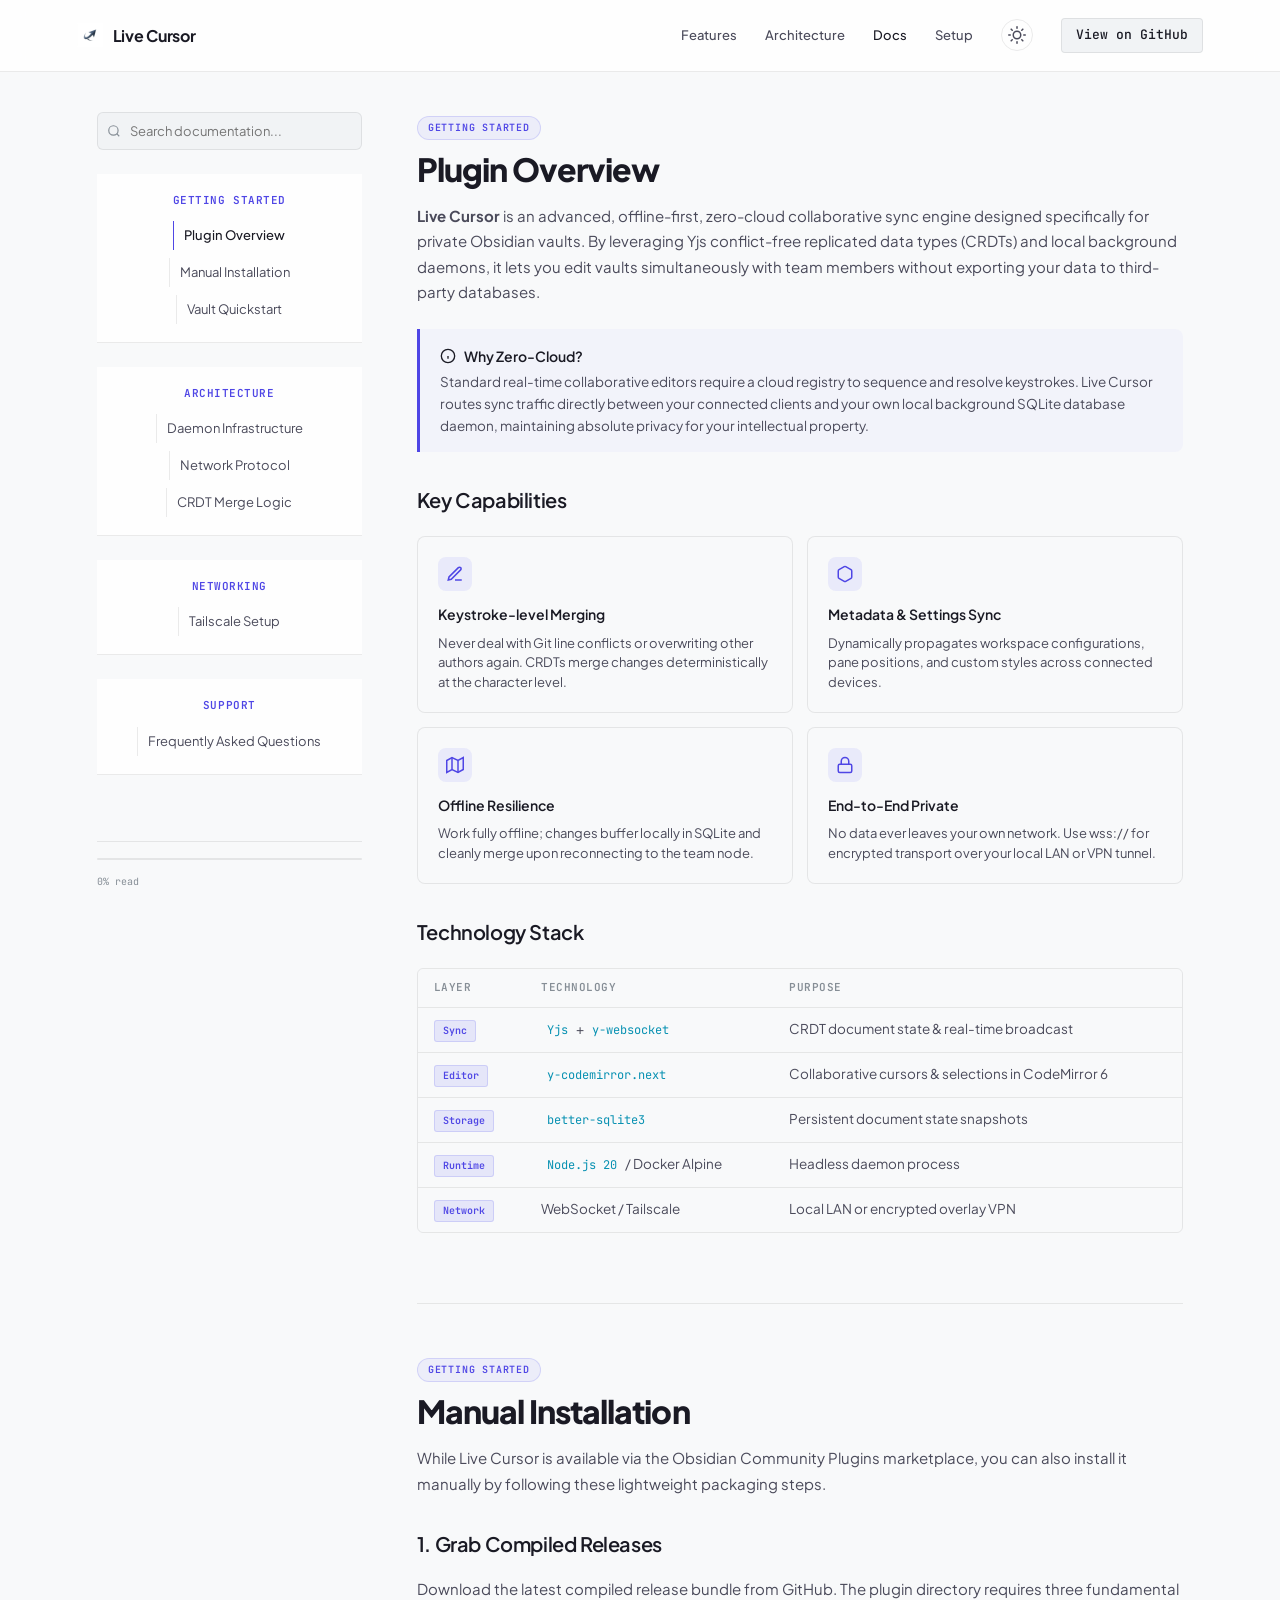
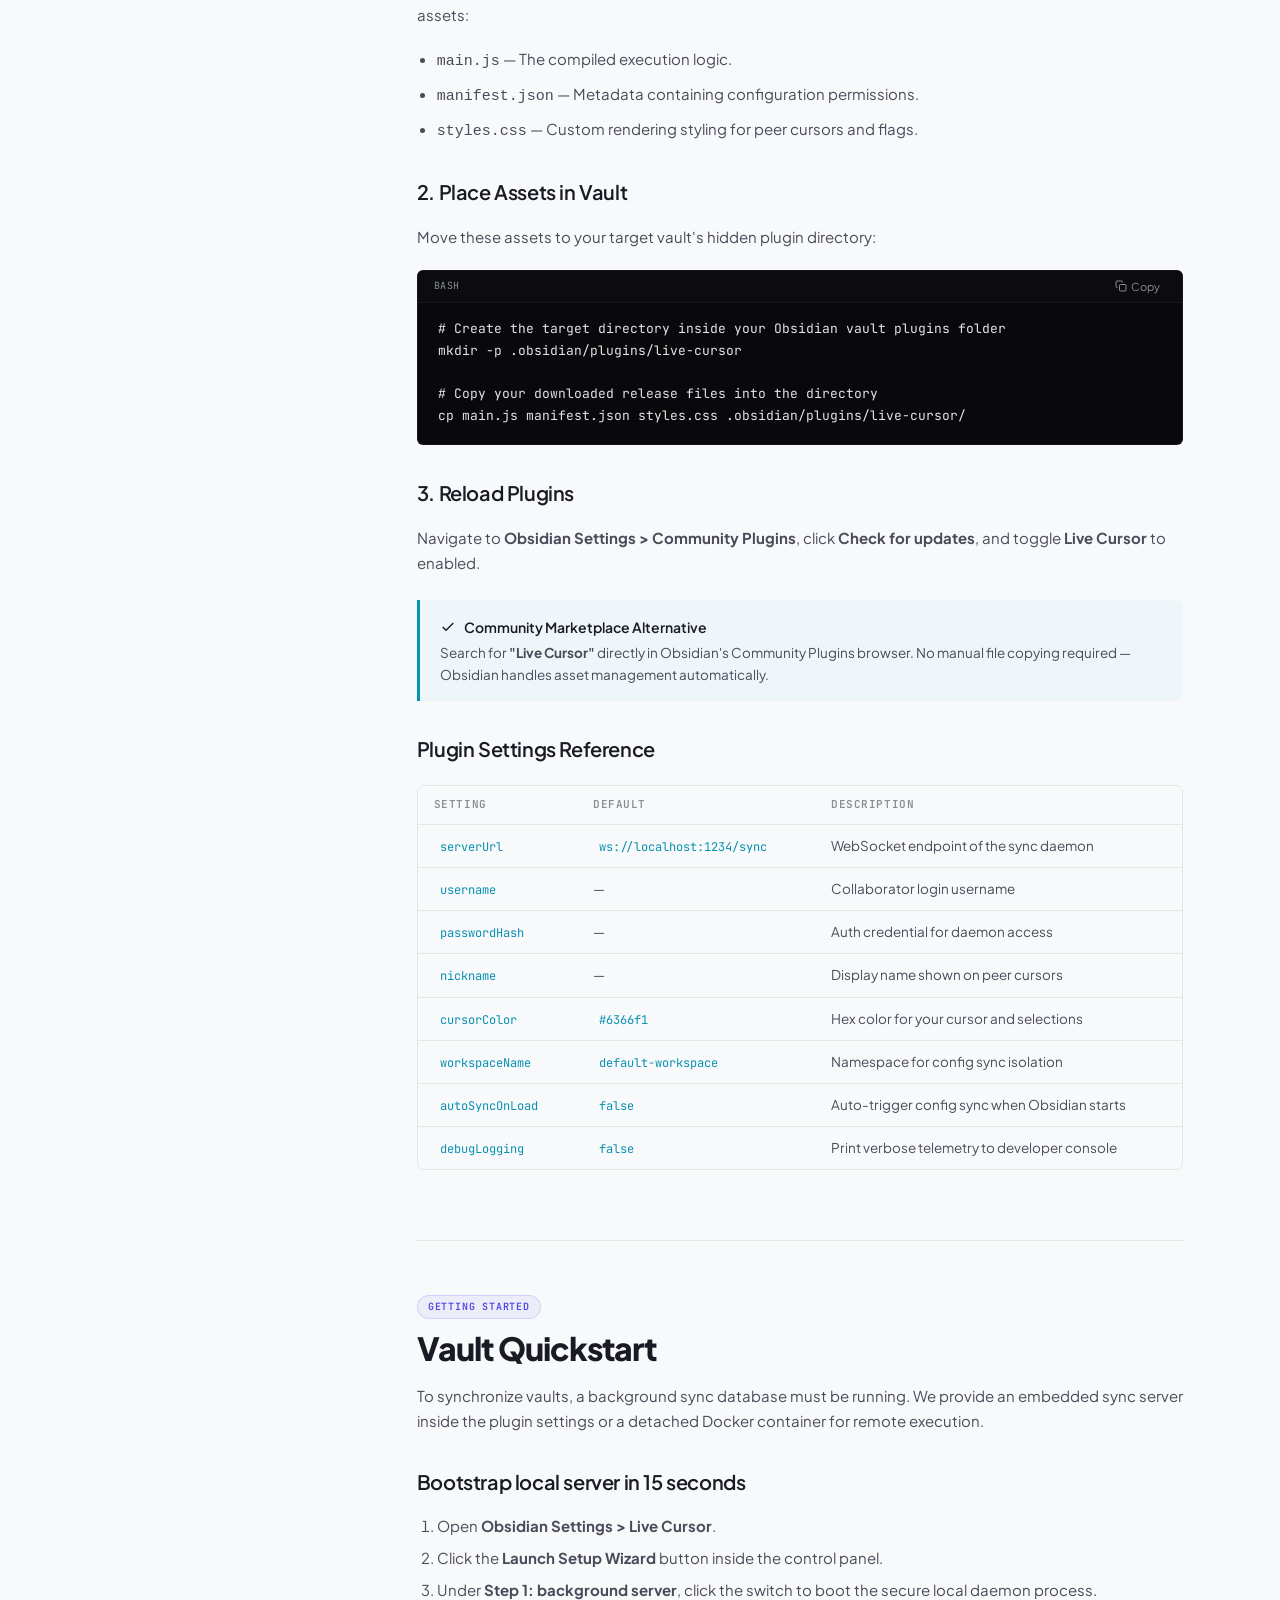
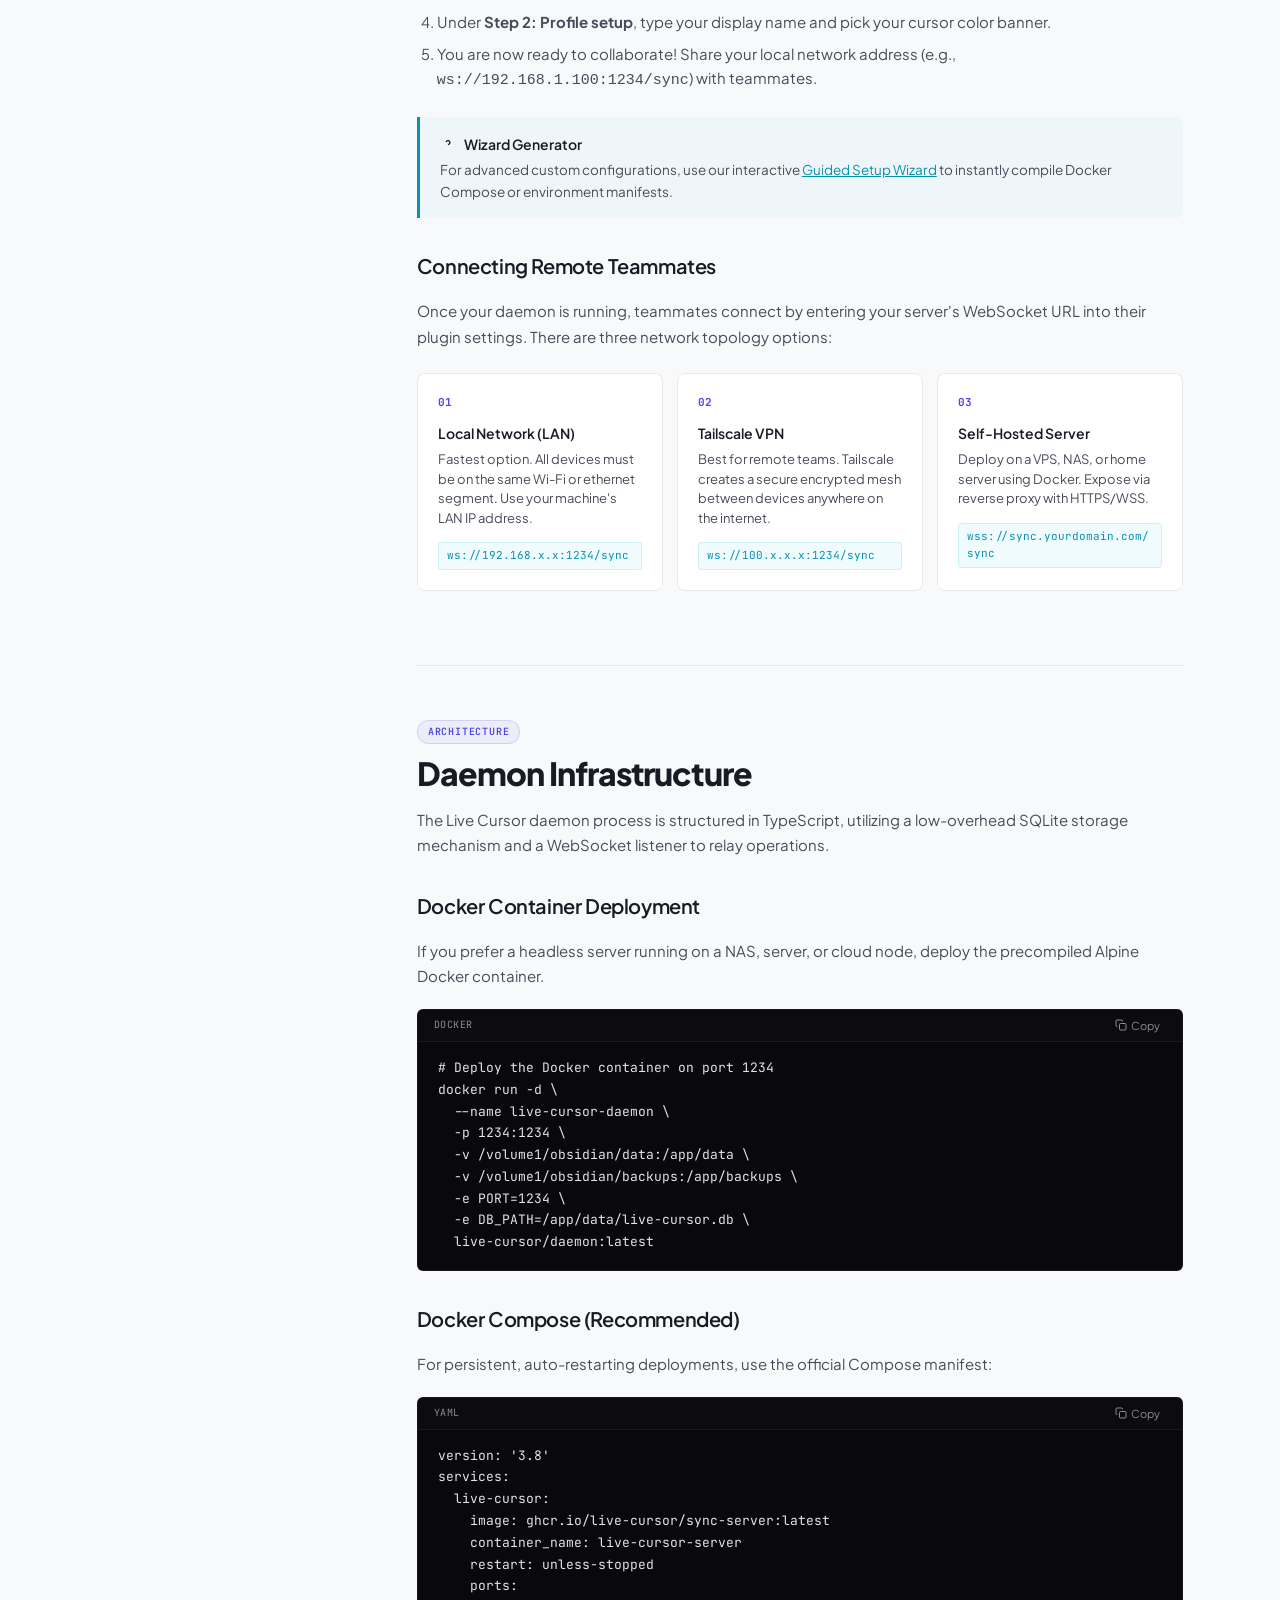
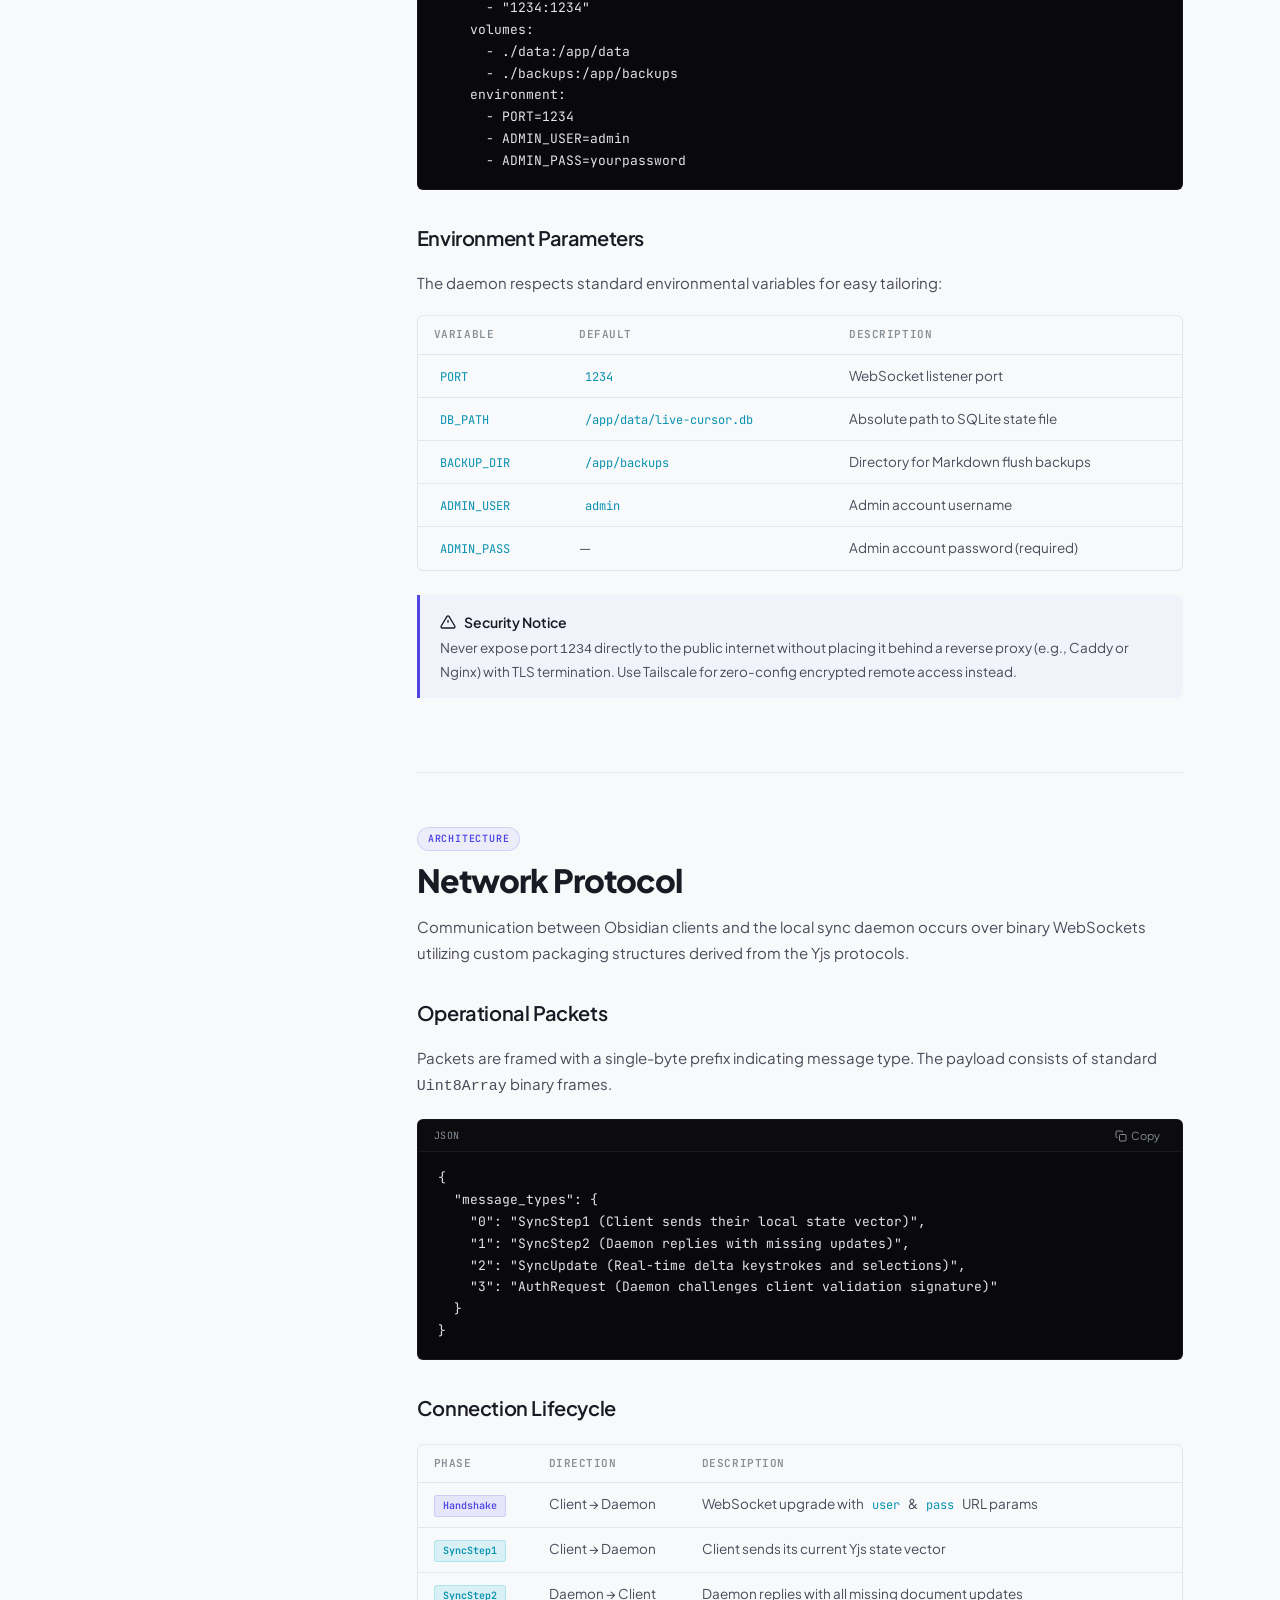
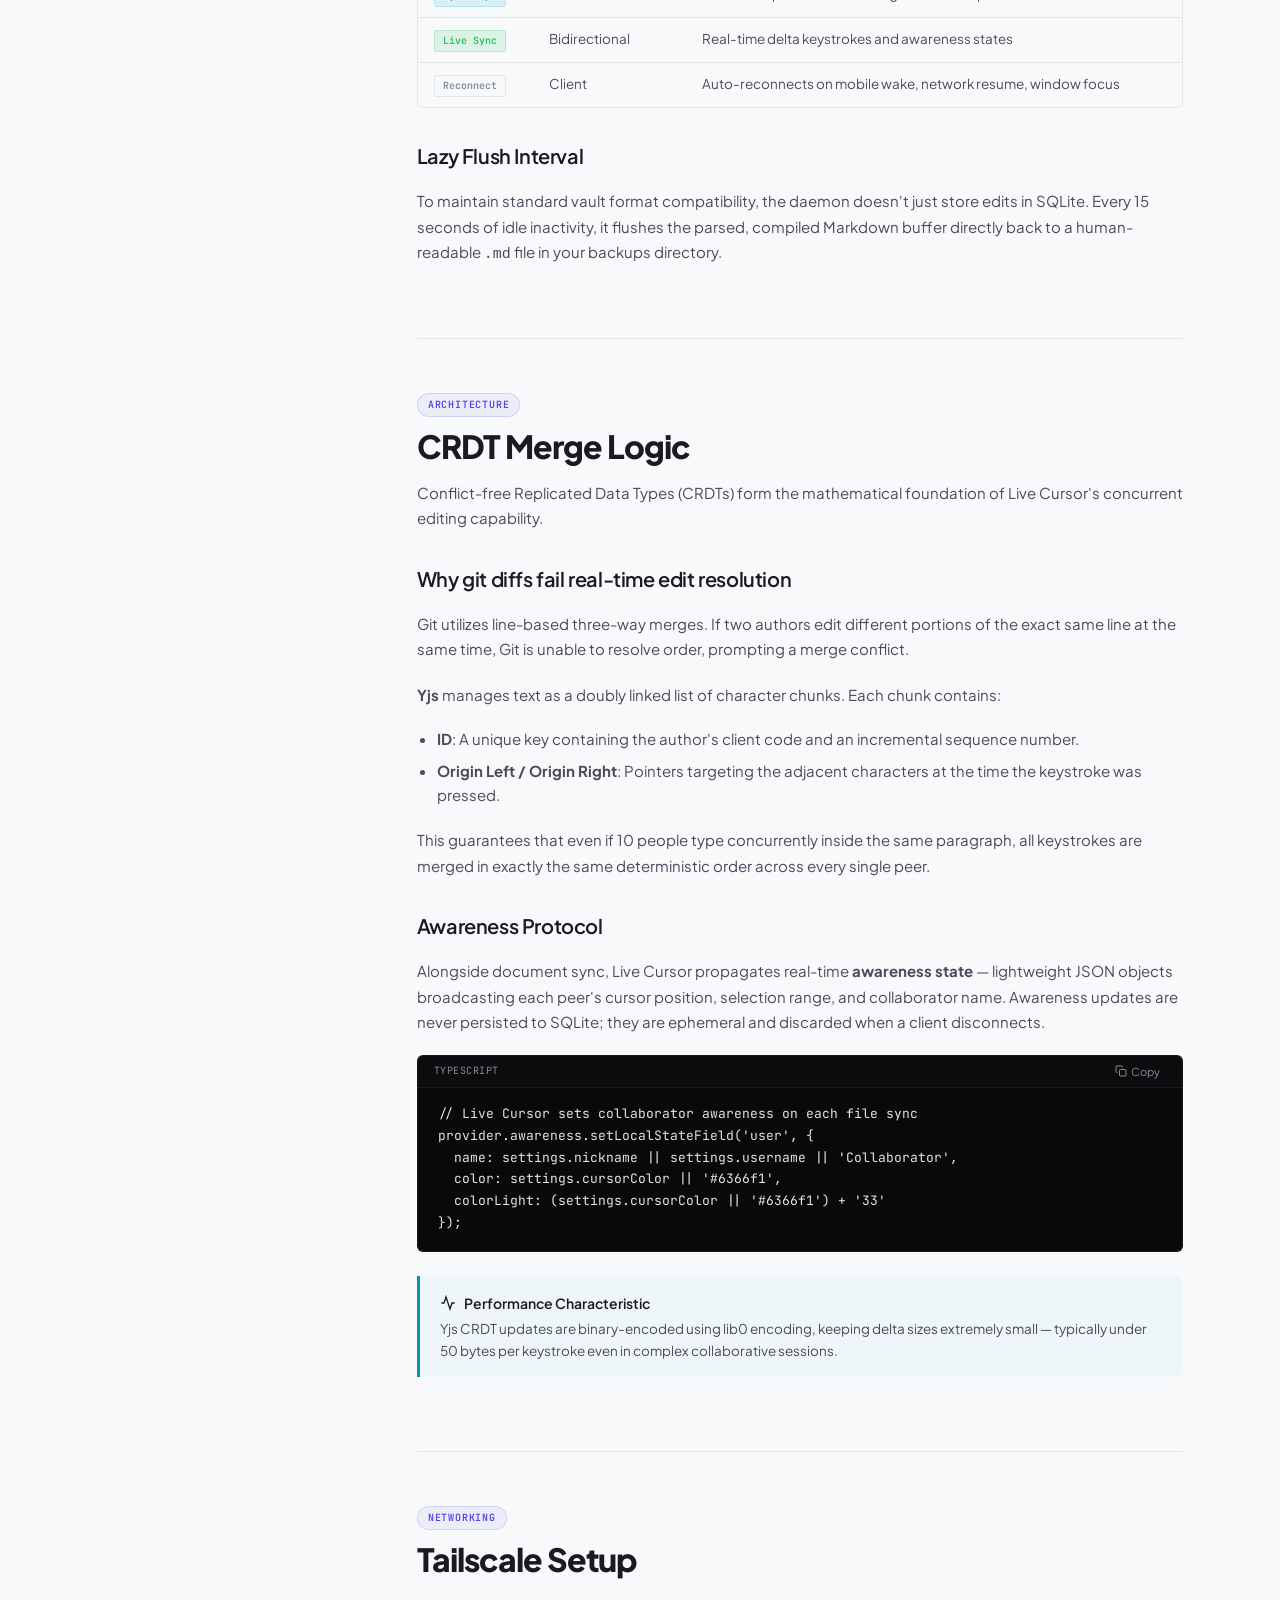
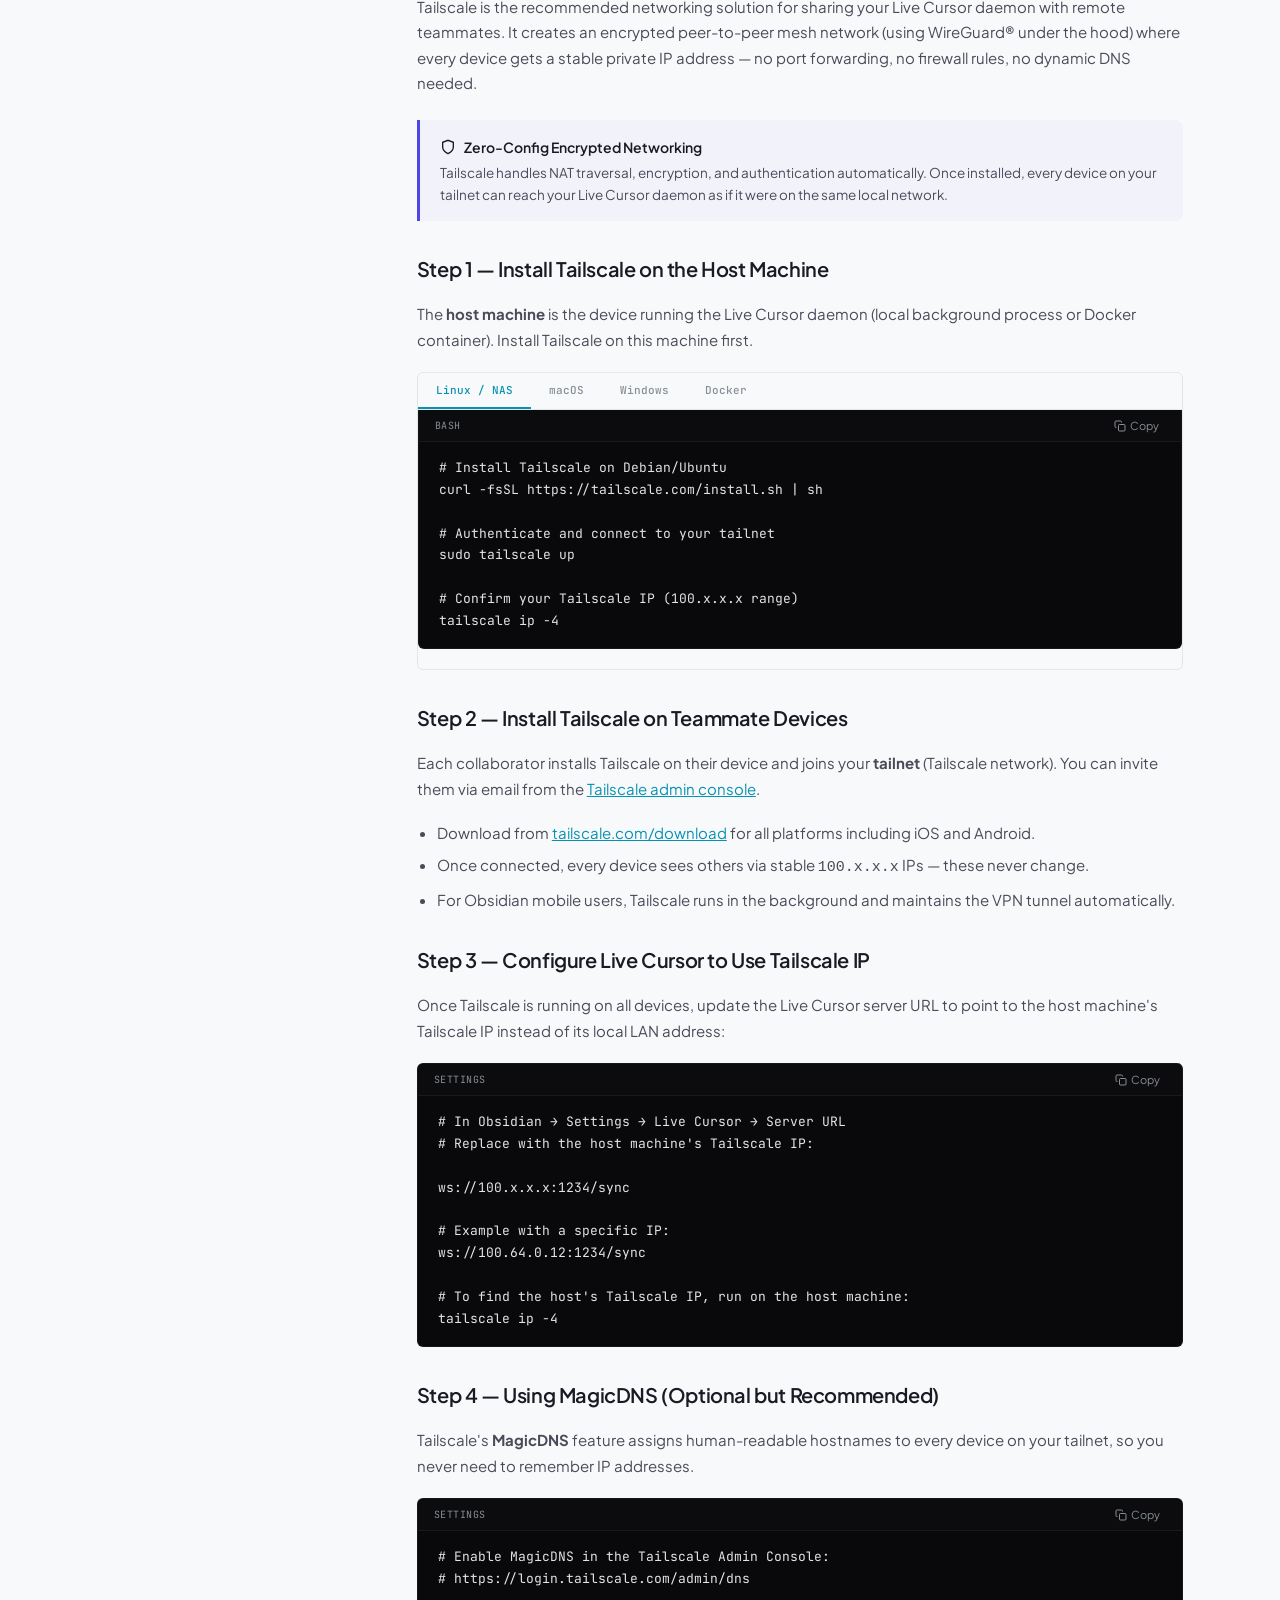
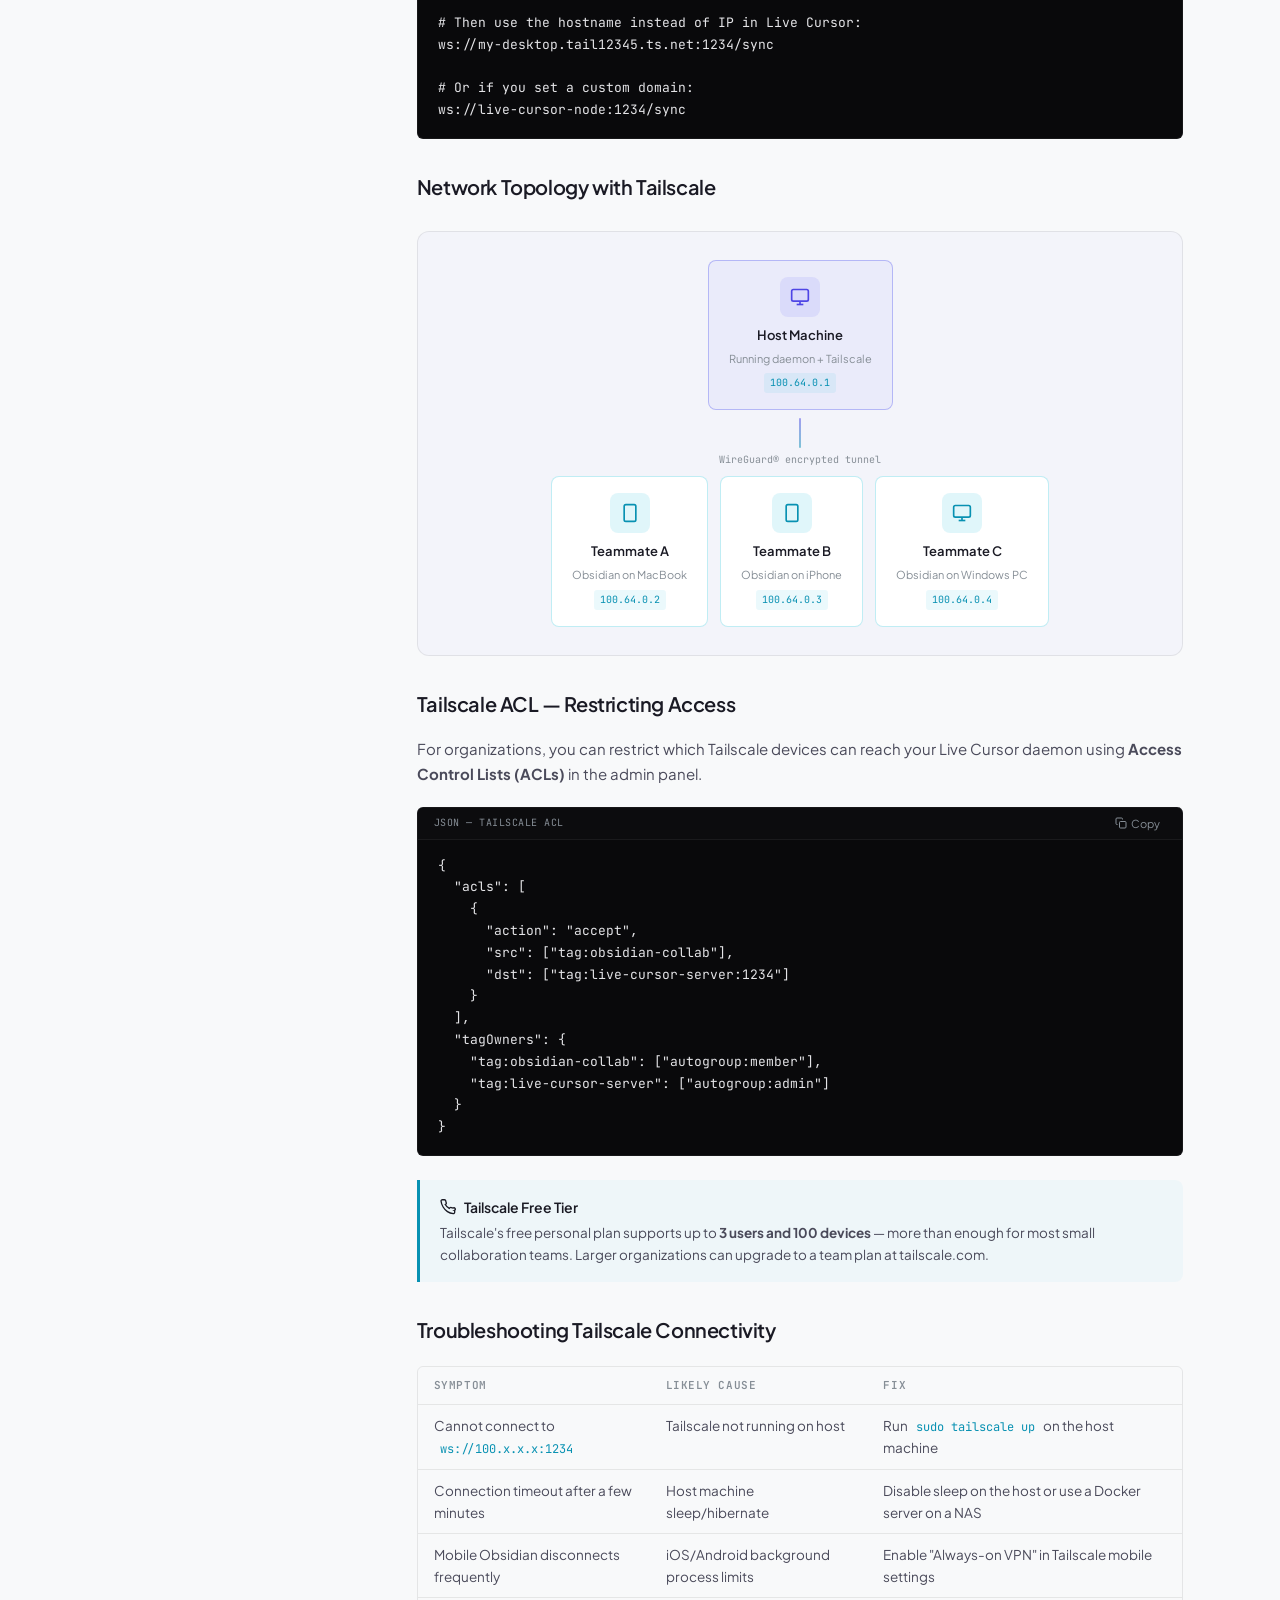
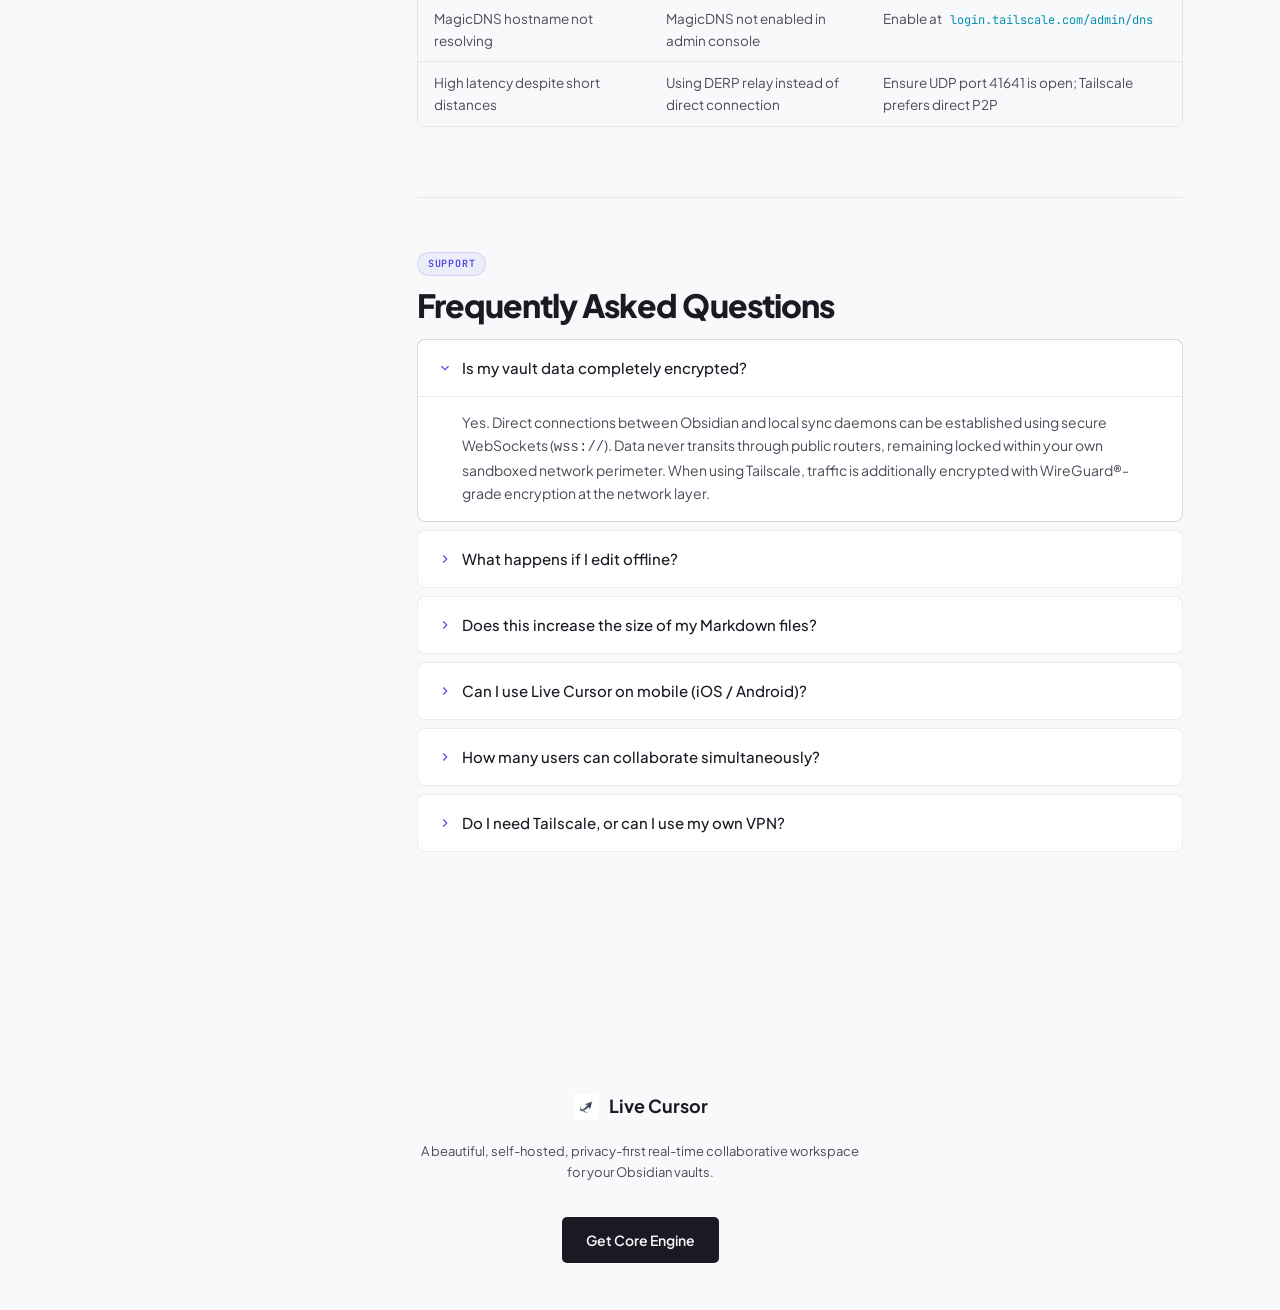
==== commit 61091697: "Add light and dark theme toggle system to website" ====
--- a/docs.html
+++ b/docs.html
@@ -6,6 +6,18 @@
   <title>Developer Docs | Live Cursor Collaboration Engine</title>
   <meta name="description" content="Technical documentation, protocol details, Tailscale networking, and self-hosting guides for the Live Cursor Obsidian collaboration plugin.">
   <link rel="stylesheet" href="style-v3.css">
+  <link rel="icon" type="image/png" href="icon.png">
+  <script>
+    (function() {
+      const theme = localStorage.getItem('theme');
+      const systemPrefersLight = window.matchMedia('(prefers-color-scheme: light)').matches;
+      if (theme === 'light' || (!theme && systemPrefersLight)) {
+        document.documentElement.setAttribute('data-theme', 'light');
+      } else {
+        document.documentElement.setAttribute('data-theme', 'dark');
+      }
+    })();
+  </script>
 </head>
 <body class="docs-page">
 
@@ -23,6 +35,22 @@
       <a href="index.html#architecture">Architecture</a>
       <a href="docs.html" class="active" style="color: var(--text-primary);">Docs</a>
       <a href="setup.html">Setup</a>
+      <button class="theme-toggle" aria-label="Toggle Theme">
+        <svg class="sun-icon" viewBox="0 0 24 24" width="18" height="18" stroke="currentColor" fill="none" stroke-width="2" stroke-linecap="round" stroke-linejoin="round">
+          <circle cx="12" cy="12" r="5"></circle>
+          <line x1="12" y1="1" x2="12" y2="3"></line>
+          <line x1="12" y1="21" x2="12" y2="23"></line>
+          <line x1="4.22" y1="4.22" x2="5.64" y2="5.64"></line>
+          <line x1="18.36" y1="18.36" x2="19.78" y2="19.78"></line>
+          <line x1="1" y1="12" x2="3" y2="12"></line>
+          <line x1="21" y1="12" x2="23" y2="12"></line>
+          <line x1="4.22" y1="19.78" x2="5.64" y2="18.36"></line>
+          <line x1="18.36" y1="5.64" x2="19.78" y2="4.22"></line>
+        </svg>
+        <svg class="moon-icon" viewBox="0 0 24 24" width="18" height="18" stroke="currentColor" fill="none" stroke-width="2" stroke-linecap="round" stroke-linejoin="round">
+          <path d="M21 12.79A9 9 0 1 1 11.21 3 7 7 0 0 0 21 12.79z"></path>
+        </svg>
+      </button>
       <a href="https://github.com/Live-Cursor/Live-Cursor" class="btn-github" id="github-link">View on GitHub</a>
     </div>
 
@@ -40,6 +68,25 @@
     <a href="index.html#architecture" class="mobile-link">Architecture</a>
     <a href="docs.html" class="mobile-link active">Docs</a>
     <a href="setup.html" class="mobile-link">Setup</a>
+    <div class="mobile-theme-row">
+      <span>Theme</span>
+      <button class="theme-toggle" aria-label="Toggle Theme">
+        <svg class="sun-icon" viewBox="0 0 24 24" width="18" height="18" stroke="currentColor" fill="none" stroke-width="2" stroke-linecap="round" stroke-linejoin="round">
+          <circle cx="12" cy="12" r="5"></circle>
+          <line x1="12" y1="1" x2="12" y2="3"></line>
+          <line x1="12" y1="21" x2="12" y2="23"></line>
+          <line x1="4.22" y1="4.22" x2="5.64" y2="5.64"></line>
+          <line x1="18.36" y1="18.36" x2="19.78" y2="19.78"></line>
+          <line x1="1" y1="12" x2="3" y2="12"></line>
+          <line x1="21" y1="12" x2="23" y2="12"></line>
+          <line x1="4.22" y1="19.78" x2="5.64" y2="18.36"></line>
+          <line x1="18.36" y1="5.64" x2="19.78" y2="4.22"></line>
+        </svg>
+        <svg class="moon-icon" viewBox="0 0 24 24" width="18" height="18" stroke="currentColor" fill="none" stroke-width="2" stroke-linecap="round" stroke-linejoin="round">
+          <path d="M21 12.79A9 9 0 1 1 11.21 3 7 7 0 0 0 21 12.79z"></path>
+        </svg>
+      </button>
+    </div>
     <a href="https://github.com/Live-Cursor/Live-Cursor" class="btn-github-mobile" id="github-link-mobile">View on GitHub</a>
   </div>
 
--- a/style-v3.css
+++ b/style-v3.css
@@ -13,8 +13,39 @@
   --accent-cyan: #06b6d4;
   --border-subtle: rgba(255, 255, 255, 0.06);
   --border-hover: rgba(255, 255, 255, 0.12);
+  --dot-color: rgba(255, 255, 255, 0.035);
+  --hero-glow: radial-gradient(circle, rgba(99, 102, 241, 0.05) 0%, rgba(3, 3, 3, 0) 80%);
+  --nav-bg: rgba(3, 3, 3, 0.7);
+  --bg-deep: #040406;
+  --sidebar-bg: #060608;
+  --editor-bg: #050507;
+  --logs-bg: #040406;
+  --shadow-premium: 0 20px 50px rgba(0, 0, 0, 0.7);
   --font-sans: 'Plus Jakarta Sans', sans-serif;
   --font-mono: 'JetBrains Mono', monospace;
+}
+
+[data-theme="light"] {
+  --bg-dark: #f8f9fa;
+  --panel-bg: #ffffff;
+  --bg-card: #ffffff;
+  --panel-accent: #f1f3f5;
+  --text-primary: #1a1a24;
+  --text-secondary: #4a4a5a;
+  --text-muted: #868e96;
+  --accent-indigo: #4f46e5;
+  --accent-purple: #7c3aed;
+  --accent-cyan: #0891b2;
+  --border-subtle: rgba(0, 0, 0, 0.08);
+  --border-hover: rgba(0, 0, 0, 0.15);
+  --dot-color: rgba(0, 0, 0, 0.04);
+  --hero-glow: radial-gradient(circle, rgba(79, 70, 229, 0.06) 0%, rgba(248, 249, 250, 0) 80%);
+  --nav-bg: rgba(255, 255, 255, 0.8);
+  --bg-deep: #f1f3f5;
+  --sidebar-bg: #f3f3f3;
+  --editor-bg: #fafafa;
+  --logs-bg: #ececec;
+  --shadow-premium: 0 20px 50px rgba(0, 0, 0, 0.06);
 }
 
 * {
@@ -45,7 +76,7 @@
   position: absolute;
   inset: 0;
   z-index: -1;
-  background-image: radial-gradient(circle at 1px 1px, rgba(255, 255, 255, 0.035) 1px, transparent 0);
+  background-image: radial-gradient(circle at 1px 1px, var(--dot-color) 1px, transparent 0);
   background-size: 24px 24px;
   pointer-events: none;
 }
@@ -58,7 +89,7 @@
   transform: translateX(-50%);
   width: 80vw;
   height: 600px;
-  background: radial-gradient(circle, rgba(99, 102, 241, 0.05) 0%, rgba(3, 3, 3, 0) 80%);
+  background: var(--hero-glow);
   z-index: -1;
   pointer-events: none;
 }
@@ -69,7 +100,7 @@
   justify-content: space-between;
   align-items: center;
   padding: 18px 6%;
-  background: rgba(3, 3, 3, 0.7);
+  background: var(--nav-bg);
   backdrop-filter: blur(12px);
   border-bottom: 1px solid var(--border-subtle);
   position: sticky;
@@ -166,8 +197,47 @@
 
 .hero-ctas {
   display: flex;
+  flex-direction: column;
+  align-items: center;
+  gap: 20px;
+  margin-bottom: 74px;
+}
+.hero-buttons {
+  display: flex;
   gap: 14px;
-  margin-bottom: 74px;
+}
+.hero-docker-command {
+  background: var(--panel-bg, #111);
+  border: 1px solid var(--border-subtle);
+  padding: 12px 18px;
+  border-radius: 6px;
+  display: flex;
+  align-items: center;
+  gap: 12px;
+  font-family: var(--font-mono);
+  font-size: 13px;
+  max-width: 100%;
+  overflow-x: auto;
+  white-space: nowrap;
+  box-shadow: 0 4px 12px rgba(0, 0, 0, 0.4);
+}
+@media (max-width: 480px) {
+  .hero-buttons {
+    flex-direction: column;
+    width: 100%;
+    gap: 10px;
+  }
+  .hero-buttons .btn-primary,
+  .hero-buttons .btn-secondary {
+    width: 100%;
+    text-align: center;
+  }
+  .hero-docker-command {
+    font-size: 11px;
+    padding: 10px 14px;
+    gap: 8px;
+    width: 100%;
+  }
 }
 
 .btn-primary {
@@ -217,7 +287,7 @@
   border: 1px solid var(--border-subtle);
   border-radius: 8px;
   overflow: hidden;
-  box-shadow: 0 20px 50px rgba(0, 0, 0, 0.7);
+  box-shadow: var(--shadow-premium);
   display: flex;
   flex-direction: column;
   margin-bottom: 120px;
@@ -227,7 +297,7 @@
 }
 
 .mockup-header {
-  background: #09090b;
+  background: var(--panel-bg);
   padding: 0 16px;
   height: 40px;
   border-bottom: 1px solid var(--border-subtle);
@@ -265,7 +335,7 @@
   gap: 6px;
   padding: 0 16px;
   height: 32px;
-  background: #060608;
+  background: var(--sidebar-bg);
   border: 1px solid var(--border-subtle);
   border-bottom: none;
   border-radius: 6px 6px 0 0;
@@ -277,7 +347,7 @@
 }
 
 .mockup-tab.active {
-  background: #050507;
+  background: var(--editor-bg);
   color: var(--text-primary);
   border-color: var(--border-subtle);
   z-index: 2;
@@ -302,7 +372,7 @@
 .mockup-layout {
   display: flex;
   min-height: 460px;
-  background: #050507;
+  background: var(--editor-bg);
   position: relative;
   transition: background-color 0.5s ease;
 }
@@ -311,7 +381,7 @@
 .mockup-sidebar {
   width: 22%;
   border-right: 1px solid var(--border-subtle);
-  background: #060608;
+  background: var(--sidebar-bg);
   padding: 18px 14px;
   display: flex;
   flex-direction: column;
@@ -522,7 +592,7 @@
 .mockup-logs {
   width: 25%;
   border-left: 1px solid var(--border-subtle);
-  background: #040406;
+  background: var(--logs-bg);
   padding: 18px 14px;
   display: flex;
   flex-direction: column;
@@ -642,7 +712,7 @@
 /* Flowchart Section */
 .architecture-section {
   padding: 100px 6%;
-  background: #040406;
+  background: var(--bg-deep);
   border-top: 1px solid var(--border-subtle);
   border-bottom: 1px solid var(--border-subtle);
   width: 100%;
@@ -1292,7 +1362,7 @@
 
 .docs-search-input {
   width: 100%;
-  background: rgba(255, 255, 255, 0.02);
+  background: var(--panel-accent);
   border: 1px solid var(--border-subtle);
   color: var(--text-primary);
   font-family: var(--font-sans);
@@ -1362,6 +1432,7 @@
 .docs-content {
   flex: 1;
   max-width: 820px;
+  min-width: 0;
   text-align: left;
 }
 
@@ -1443,15 +1514,15 @@
   position: relative;
   margin: 20px 0;
   border-radius: 6px;
-  border: 1px solid var(--border-subtle);
-  background: var(--panel-bg);
+  border: 1px solid rgba(255, 255, 255, 0.06);
+  background: #09090b;
   overflow: hidden;
 }
 
 .docs-code-header {
   height: 32px;
   background: rgba(255, 255, 255, 0.01);
-  border-bottom: 1px solid var(--border-subtle);
+  border-bottom: 1px solid rgba(255, 255, 255, 0.06);
   padding: 0 16px;
   display: flex;
   justify-content: space-between;
@@ -1501,18 +1572,33 @@
 @media (max-width: 900px) {
   .docs-layout {
     flex-direction: column;
-    padding-top: 20px;
+    padding: 20px 20px;
+    gap: 16px;
   }
   .docs-sidebar {
     width: 100%;
     height: auto;
     position: static;
     border-bottom: 1px solid var(--border-subtle);
-    padding-bottom: 30px;
+    padding-bottom: 20px;
+    padding-right: 0;
     display: none;
   }
   .docs-sidebar.open {
     display: flex;
+  }
+  .docs-section {
+    padding-bottom: 32px;
+    margin-bottom: 32px;
+  }
+  .docs-section h2 {
+    margin: 24px 0 12px 0;
+  }
+  footer {
+    padding: 60px 20px 30px 20px;
+  }
+  .copyright {
+    margin-top: 30px;
   }
 }
 
@@ -2052,59 +2138,168 @@
    ========================================================================== */
 @media (max-width: 768px) {
   .docs-layout {
-    padding: 16px 16px;
-    gap: 12px;
+    padding: 14px 14px;
+    gap: 10px;
+  }
+
+  .docs-content {
+    max-width: 100%;
+  }
+
+  .docs-section {
+    padding-bottom: 24px;
+    margin-bottom: 24px;
   }
 
   .docs-section h1 {
-    font-size: 26px !important;
+    font-size: 24px !important;
+    margin-bottom: 12px;
   }
 
   .docs-section h2 {
-    font-size: 18px !important;
-  }
-
-  .docs-section p, .docs-section li {
+    font-size: 17px !important;
+    margin: 20px 0 10px 0;
+  }
+
+  .docs-section p {
     font-size: 14px !important;
+    margin-bottom: 14px;
+  }
+
+  .docs-section li {
+    font-size: 14px !important;
+  }
+
+  .docs-section ul, .docs-section ol {
+    padding-left: 16px;
+    margin-bottom: 14px;
+  }
+
+  .docs-code-container {
+    margin: 14px 0;
   }
 
   .docs-code-container pre {
-    padding: 14px;
+    padding: 12px;
     overflow-x: auto;
   }
 
   .docs-code-container code {
-    font-size: 11.5px !important;
+    font-size: 11px !important;
   }
 
   .docs-alert {
-    padding: 14px 16px;
+    padding: 12px 14px;
+    margin: 16px 0;
+  }
+
+  .docs-alert h4 {
+    font-size: 13px;
+  }
+
+  .docs-alert p {
+    font-size: 13px !important;
+  }
+
+  .docs-table-wrapper {
+    margin: 14px 0;
   }
 
   .docs-table th, .docs-table td {
-    padding: 8px 12px;
+    padding: 8px 10px;
+    font-size: 12px;
+  }
+
+  .docs-table code {
+    font-size: 11px;
+  }
+
+  .docs-feature-grid {
+    gap: 10px;
+    margin: 14px 0 20px 0;
+  }
+
+  .docs-feature-card {
+    padding: 16px;
+  }
+
+  .docs-topology-cards {
+    gap: 10px;
+    margin: 16px 0;
+  }
+
+  .docs-topology-card {
+    padding: 16px;
   }
 
   .docs-topology-diagram {
-    padding: 16px 12px;
+    padding: 14px 10px;
+    margin: 18px 0;
   }
 
   .docs-topo-peers {
     flex-direction: column;
     width: 100%;
+    gap: 8px;
   }
 
   .docs-topo-node {
     width: 100%;
+    padding: 12px 14px;
+  }
+
+  .docs-section-badge {
+    font-size: 9px;
+    padding: 2px 8px;
+    margin-bottom: 8px;
+  }
+
+  .docs-faq-item {
+    border-radius: 6px;
   }
 
   .docs-faq-question {
     font-size: 14px;
-    padding: 14px 16px;
+    padding: 12px 14px;
+    gap: 8px;
   }
 
   .docs-faq-answer {
-    padding: 0 16px 14px 36px;
+    padding: 0 14px 12px 32px;
+  }
+
+  .docs-faq-answer p {
+    font-size: 13px !important;
+    padding-top: 10px;
+  }
+
+  .docs-code-tabs {
+    margin: 14px 0;
+  }
+
+  .docs-code-tab-btn {
+    padding: 8px 12px;
+    font-size: 10px;
+  }
+
+  .docs-sidebar-toggle {
+    font-size: 12px;
+    padding: 8px 14px;
+  }
+
+  footer {
+    padding: 40px 16px 24px 16px;
+  }
+
+  .footer-desc {
+    font-size: 12px;
+    margin-bottom: 24px;
+  }
+
+  .copyright {
+    margin-top: 24px;
+    padding-top: 16px;
+    font-size: 10px;
   }
 }
 
@@ -2340,4 +2535,115 @@
   color: var(--text-primary);
 }
 
-
+@media (max-width: 768px) {
+  .setup-card {
+    padding: 24px 20px;
+  }
+  .setup-hero {
+    padding: 60px 20px 30px 20px;
+  }
+  .mockup-container {
+    margin-bottom: 60px;
+  }
+}
+@media (max-width: 600px) {
+  .setup-steps {
+    margin-bottom: 28px;
+  }
+  .setup-layout {
+    margin-bottom: 60px;
+  }
+}
+@media (max-width: 480px) {
+  .setup-card {
+    padding: 20px 16px;
+  }
+  .setup-card h2 {
+    font-size: 18px !important;
+  }
+  .setup-card p {
+    font-size: 13px !important;
+    line-height: 1.5;
+  }
+  .step-label {
+    display: none;
+  }
+  .setup-steps::before {
+    top: 16px;
+  }
+  .setup-actions {
+    flex-direction: column-reverse;
+    gap: 12px;
+    align-items: stretch;
+    margin-top: 24px;
+    padding-top: 16px;
+  }
+  .setup-actions button {
+    width: 100%;
+    text-align: center;
+    padding: 12px 16px;
+  }
+  .btn-wizard-next, .btn-wizard-prev {
+    width: 100%;
+    justify-content: center;
+    display: flex;
+  }
+}
+
+/* Global page transition effects */
+html {
+  transition: background-color 0.3s ease;
+}
+body {
+  transition: background-color 0.3s ease, color 0.3s ease;
+}
+nav {
+  transition: background-color 0.3s ease, border-color 0.3s ease;
+}
+
+/* Theme Toggle Switch */
+.theme-toggle {
+  background: transparent;
+  border: 1px solid var(--border-subtle);
+  color: var(--text-secondary);
+  width: 32px;
+  height: 32px;
+  border-radius: 50%;
+  cursor: pointer;
+  display: flex;
+  align-items: center;
+  justify-content: center;
+  transition: all 0.25s ease;
+  padding: 0;
+  flex-shrink: 0;
+}
+
+.theme-toggle:hover {
+  color: var(--text-primary);
+  border-color: var(--border-hover);
+  background: var(--panel-accent);
+  transform: scale(1.05);
+}
+
+/* Hide sun in dark theme, hide moon in light theme */
+html[data-theme="dark"] .theme-toggle .sun-icon {
+  display: none;
+}
+html[data-theme="light"] .theme-toggle .moon-icon {
+  display: none;
+}
+
+/* Mobile drawer theme control container */
+.mobile-theme-row {
+  display: flex;
+  align-items: center;
+  justify-content: space-between;
+  padding: 12px 0;
+  border-bottom: 1px solid var(--border-subtle);
+  color: var(--text-secondary);
+  font-family: var(--font-sans);
+  font-size: 16px;
+  font-weight: 500;
+}
+
+
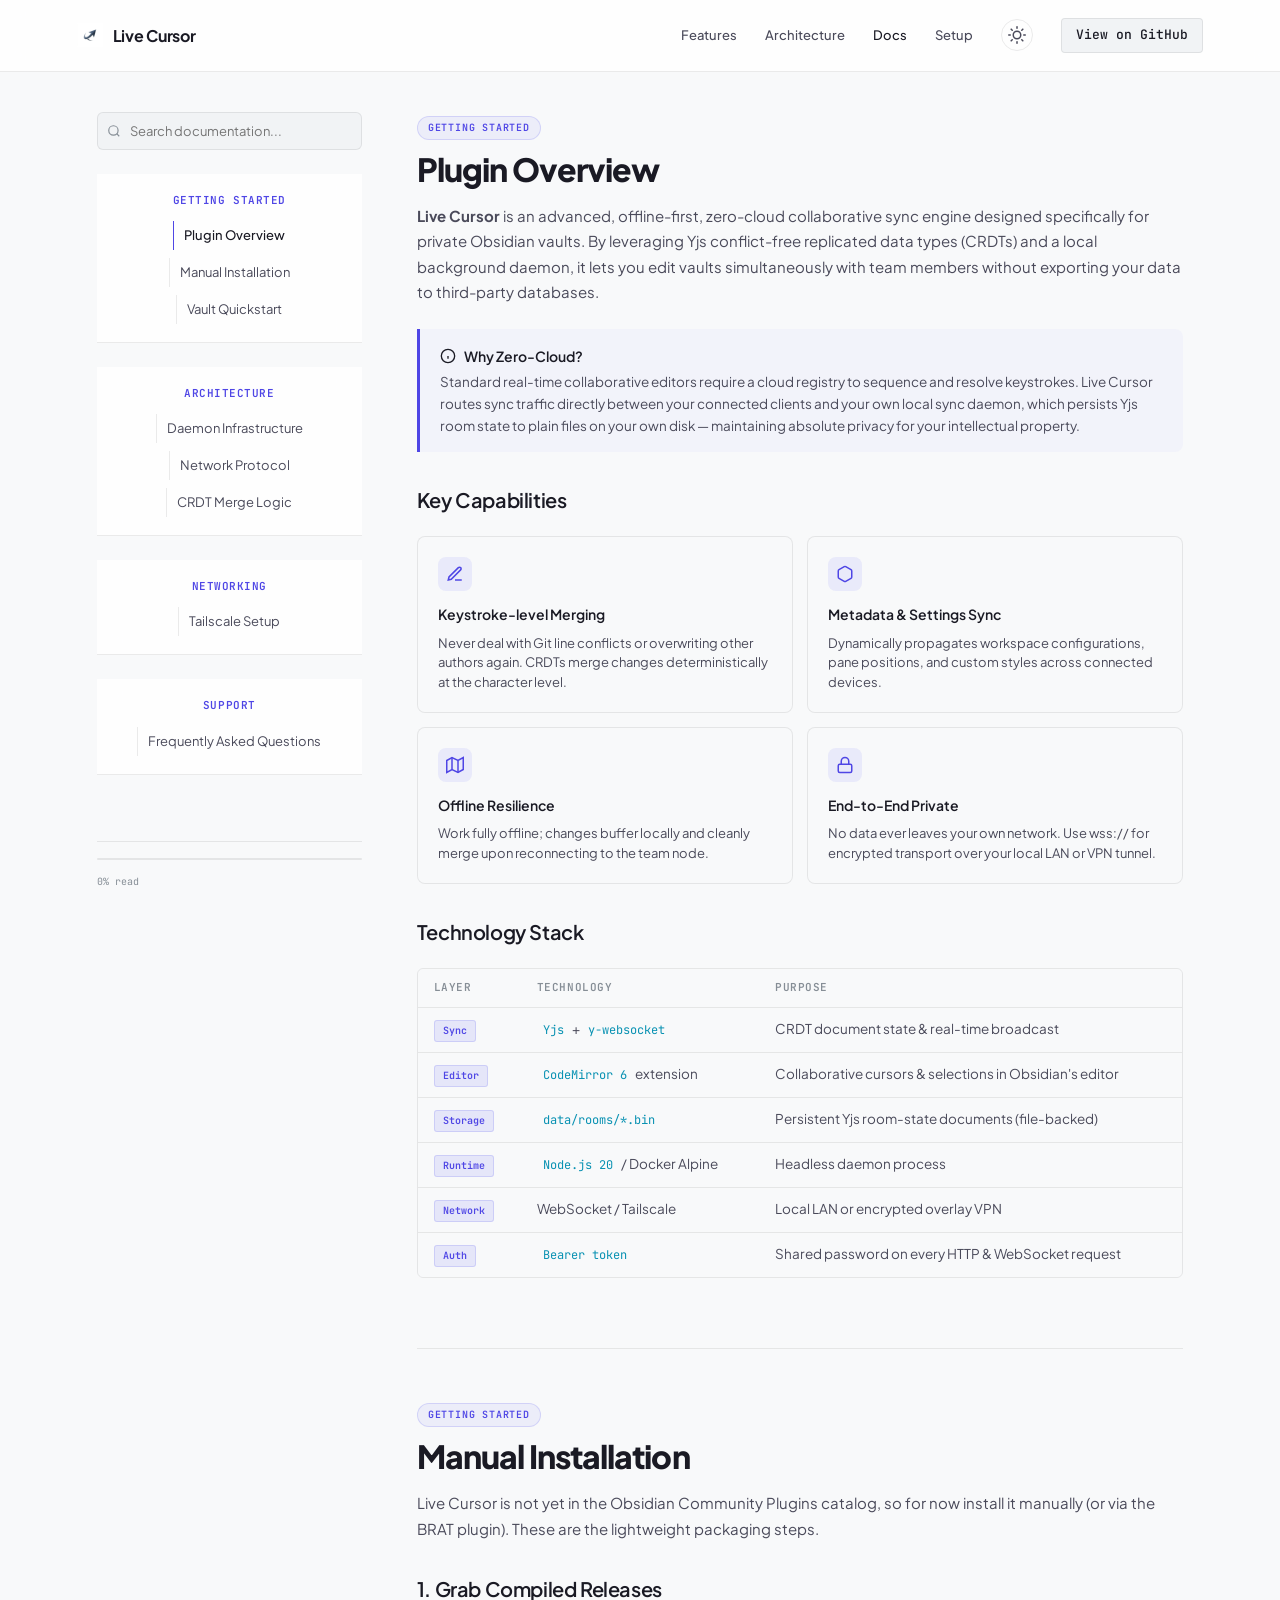
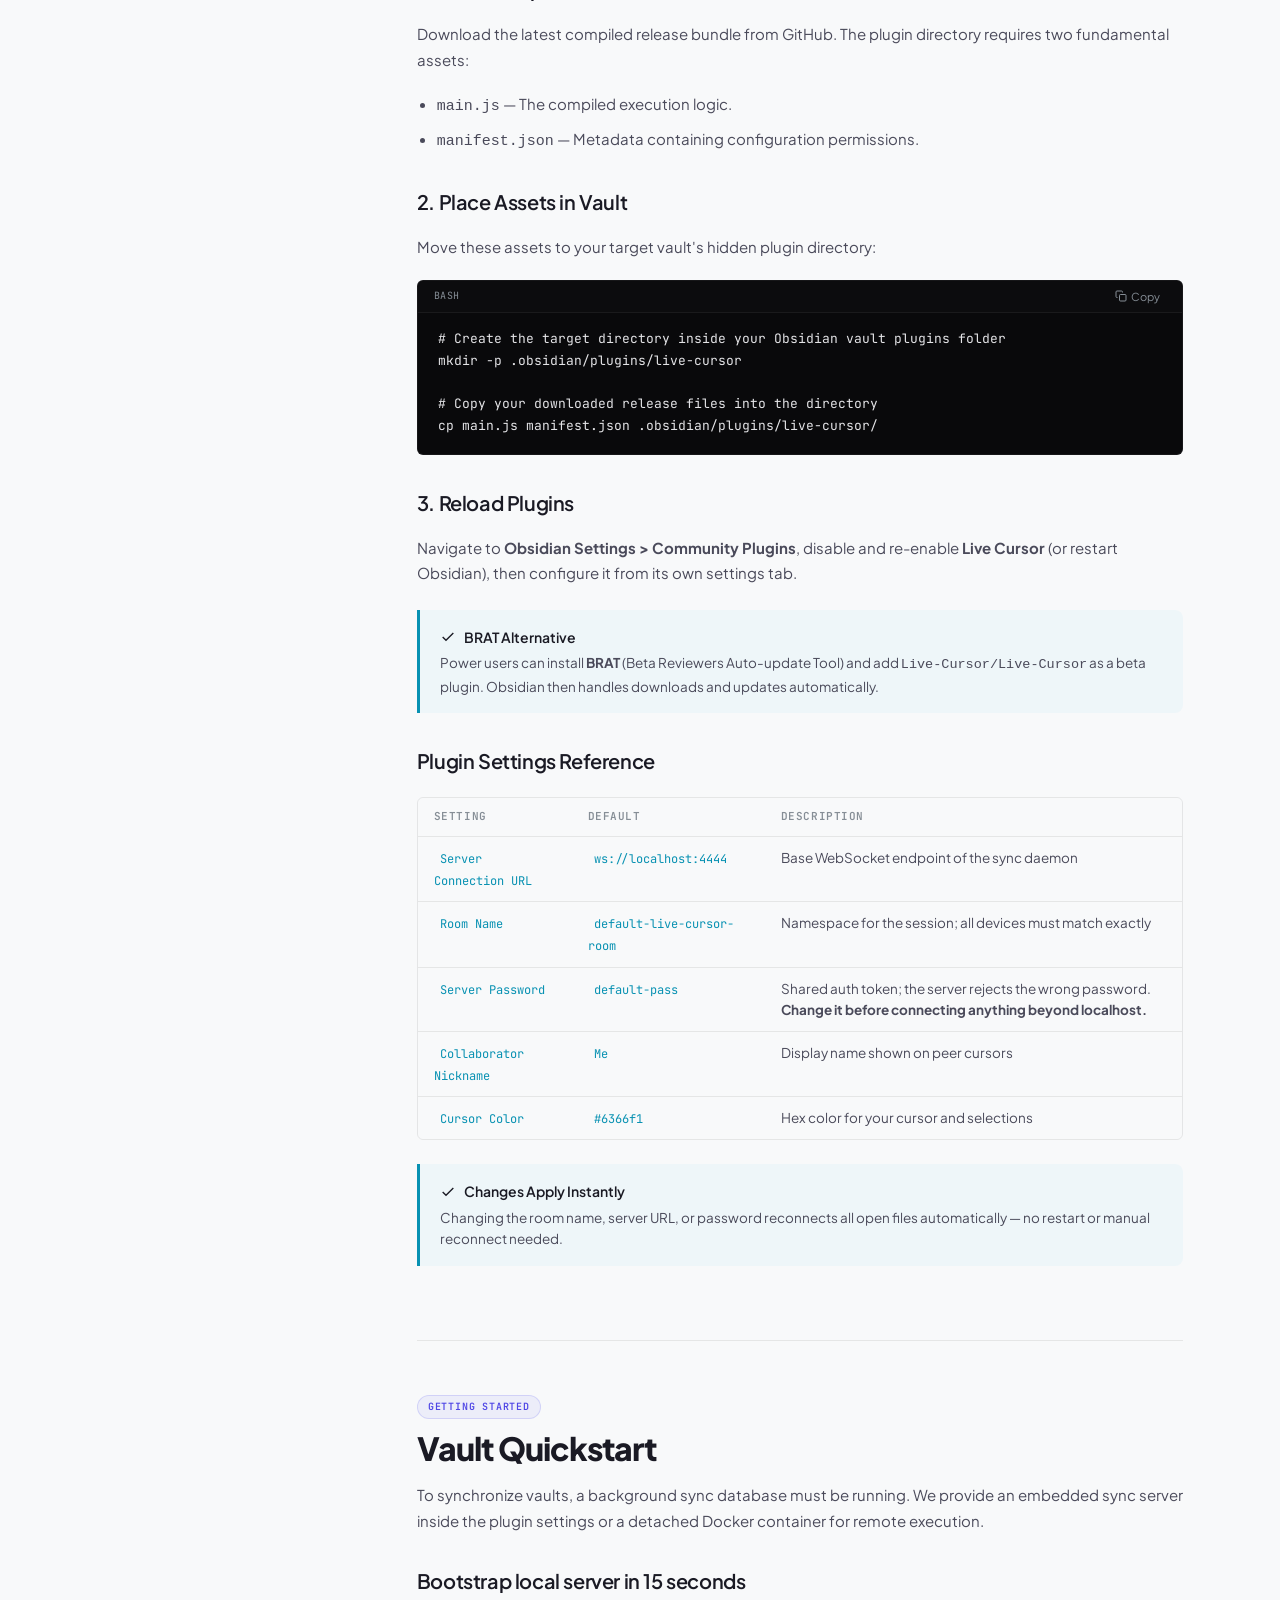
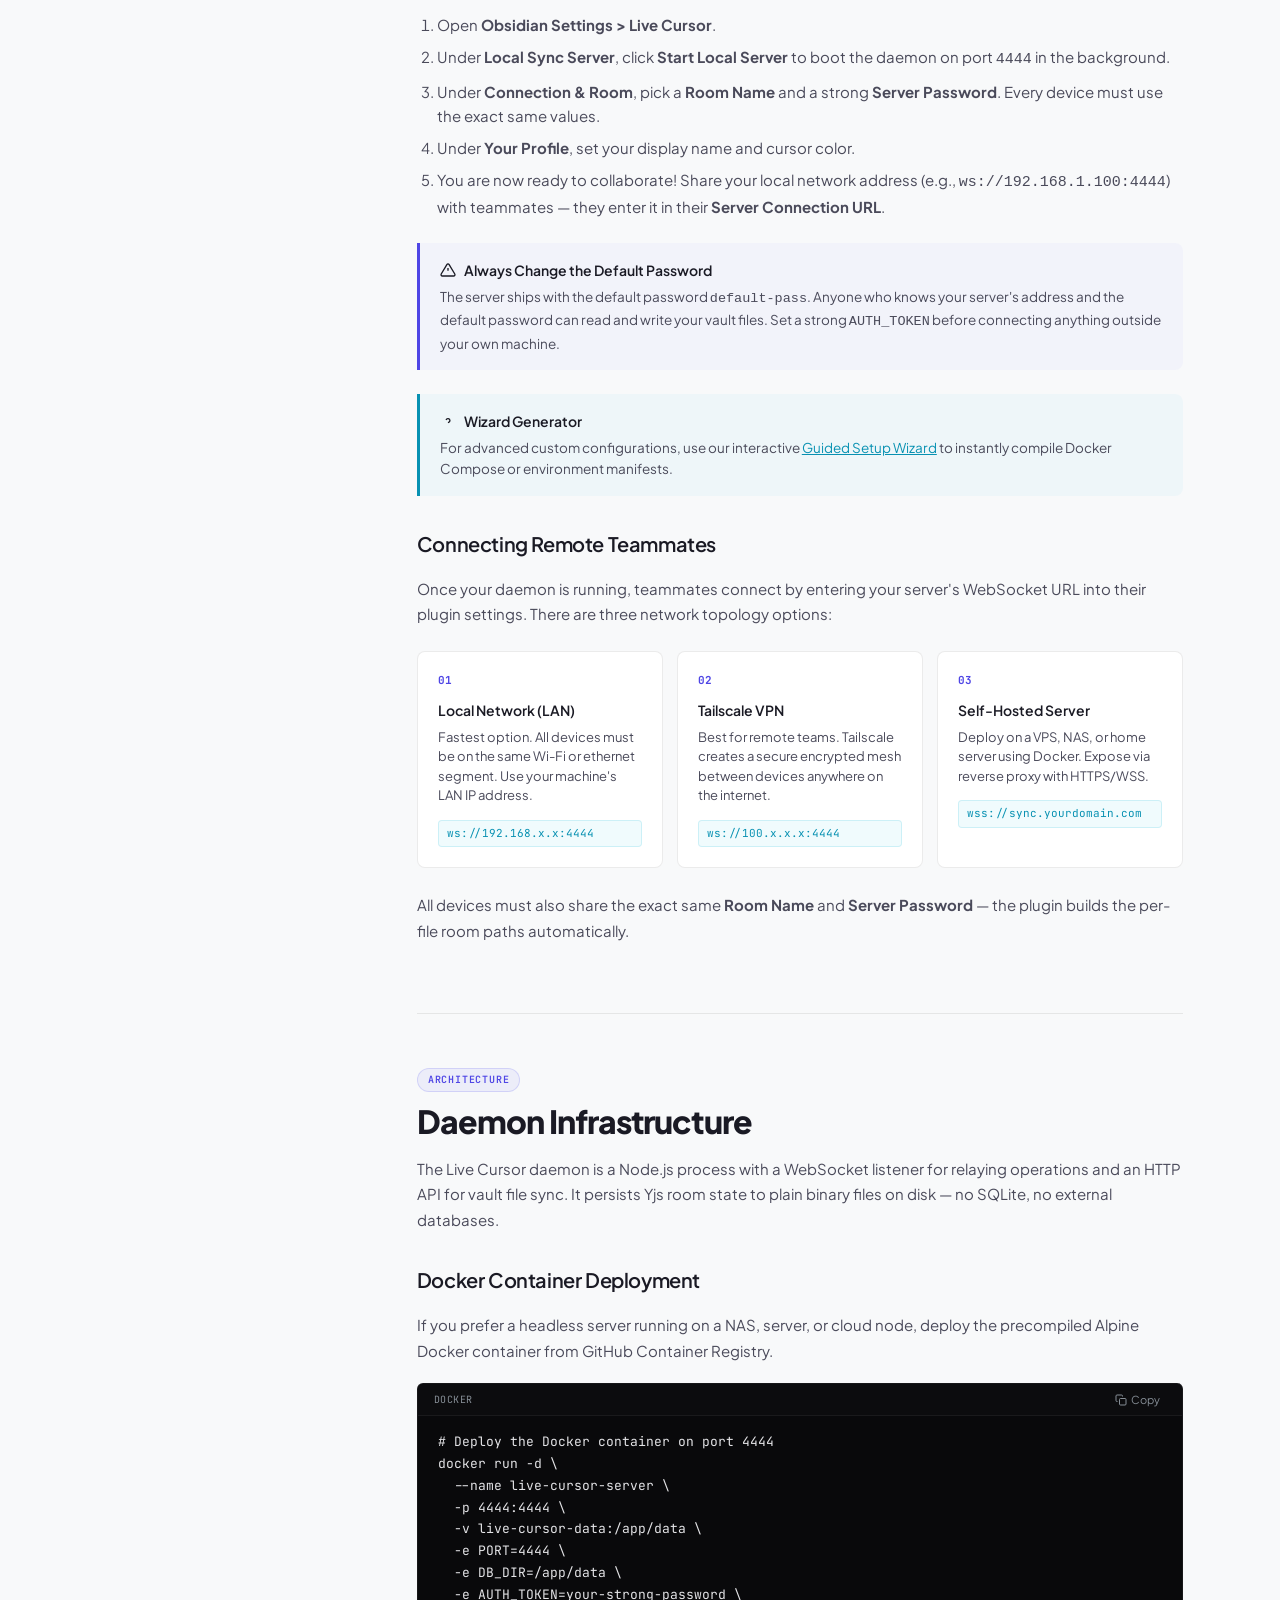
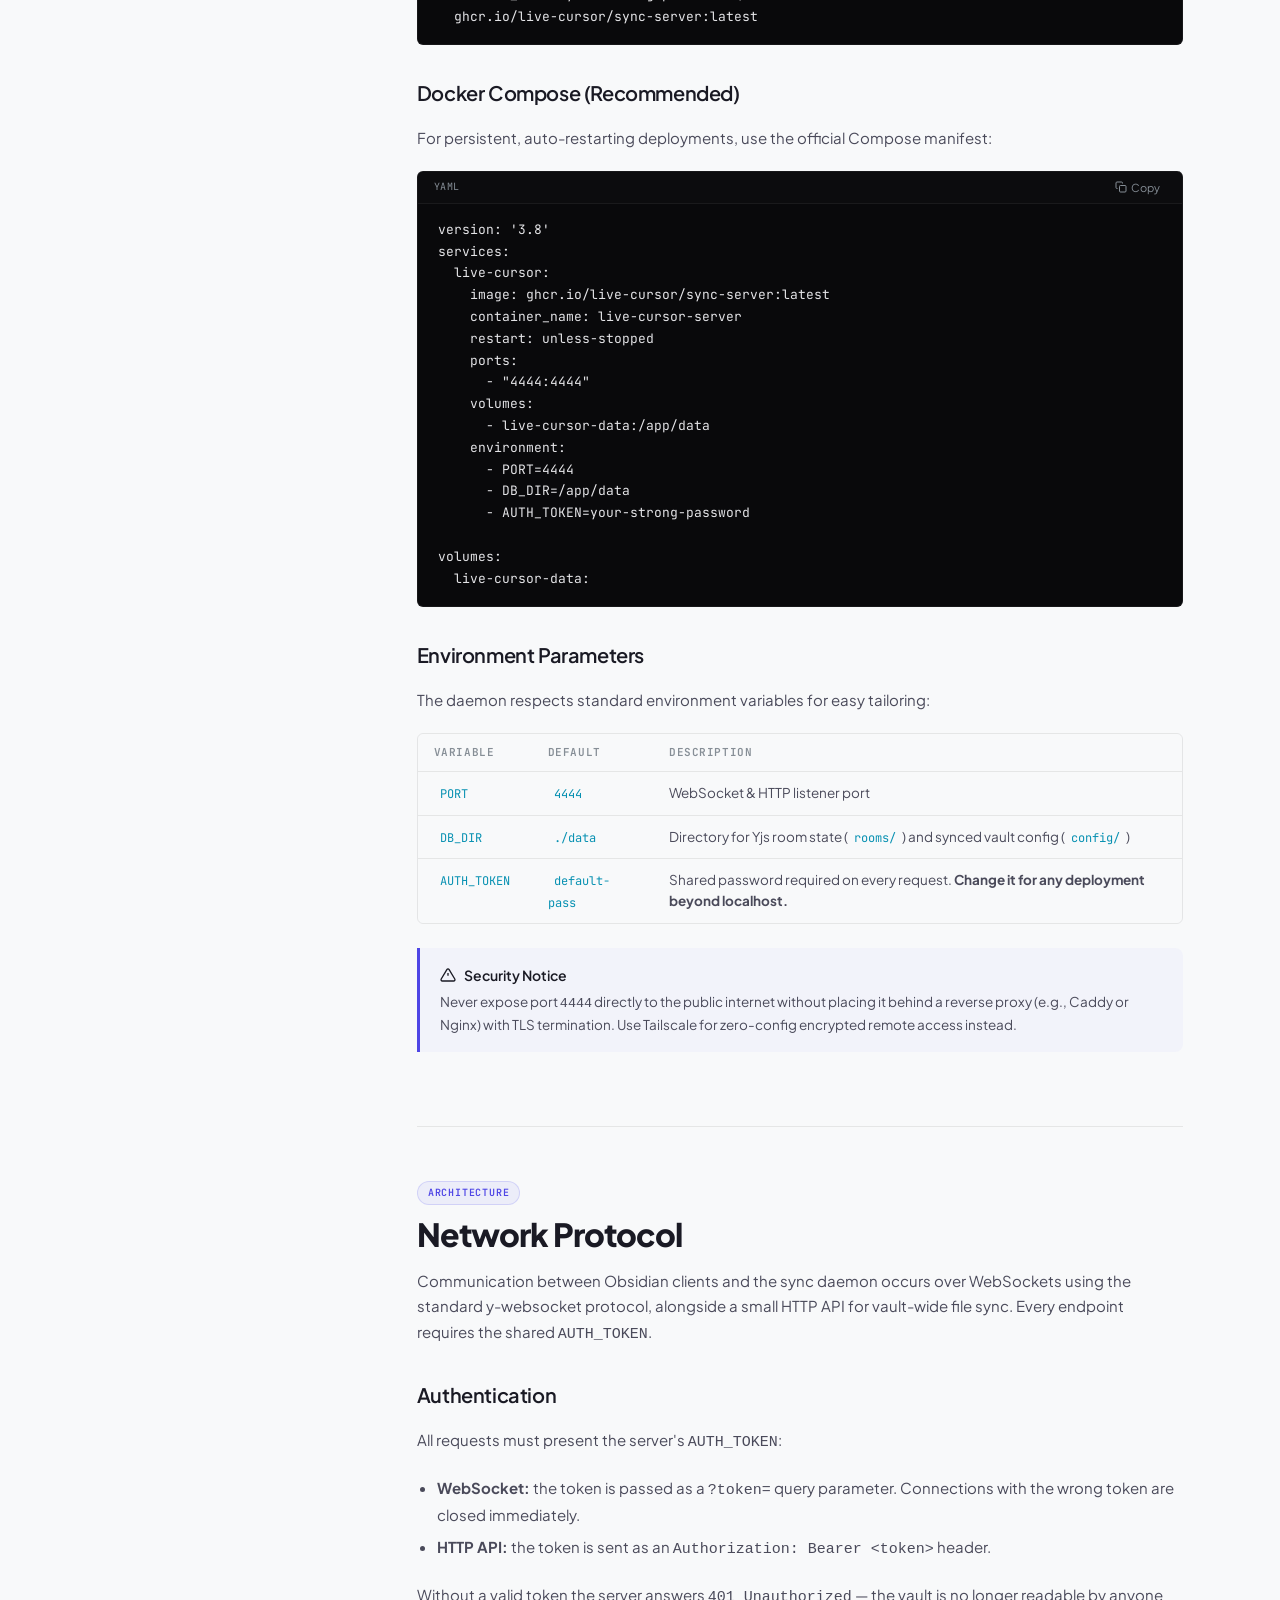
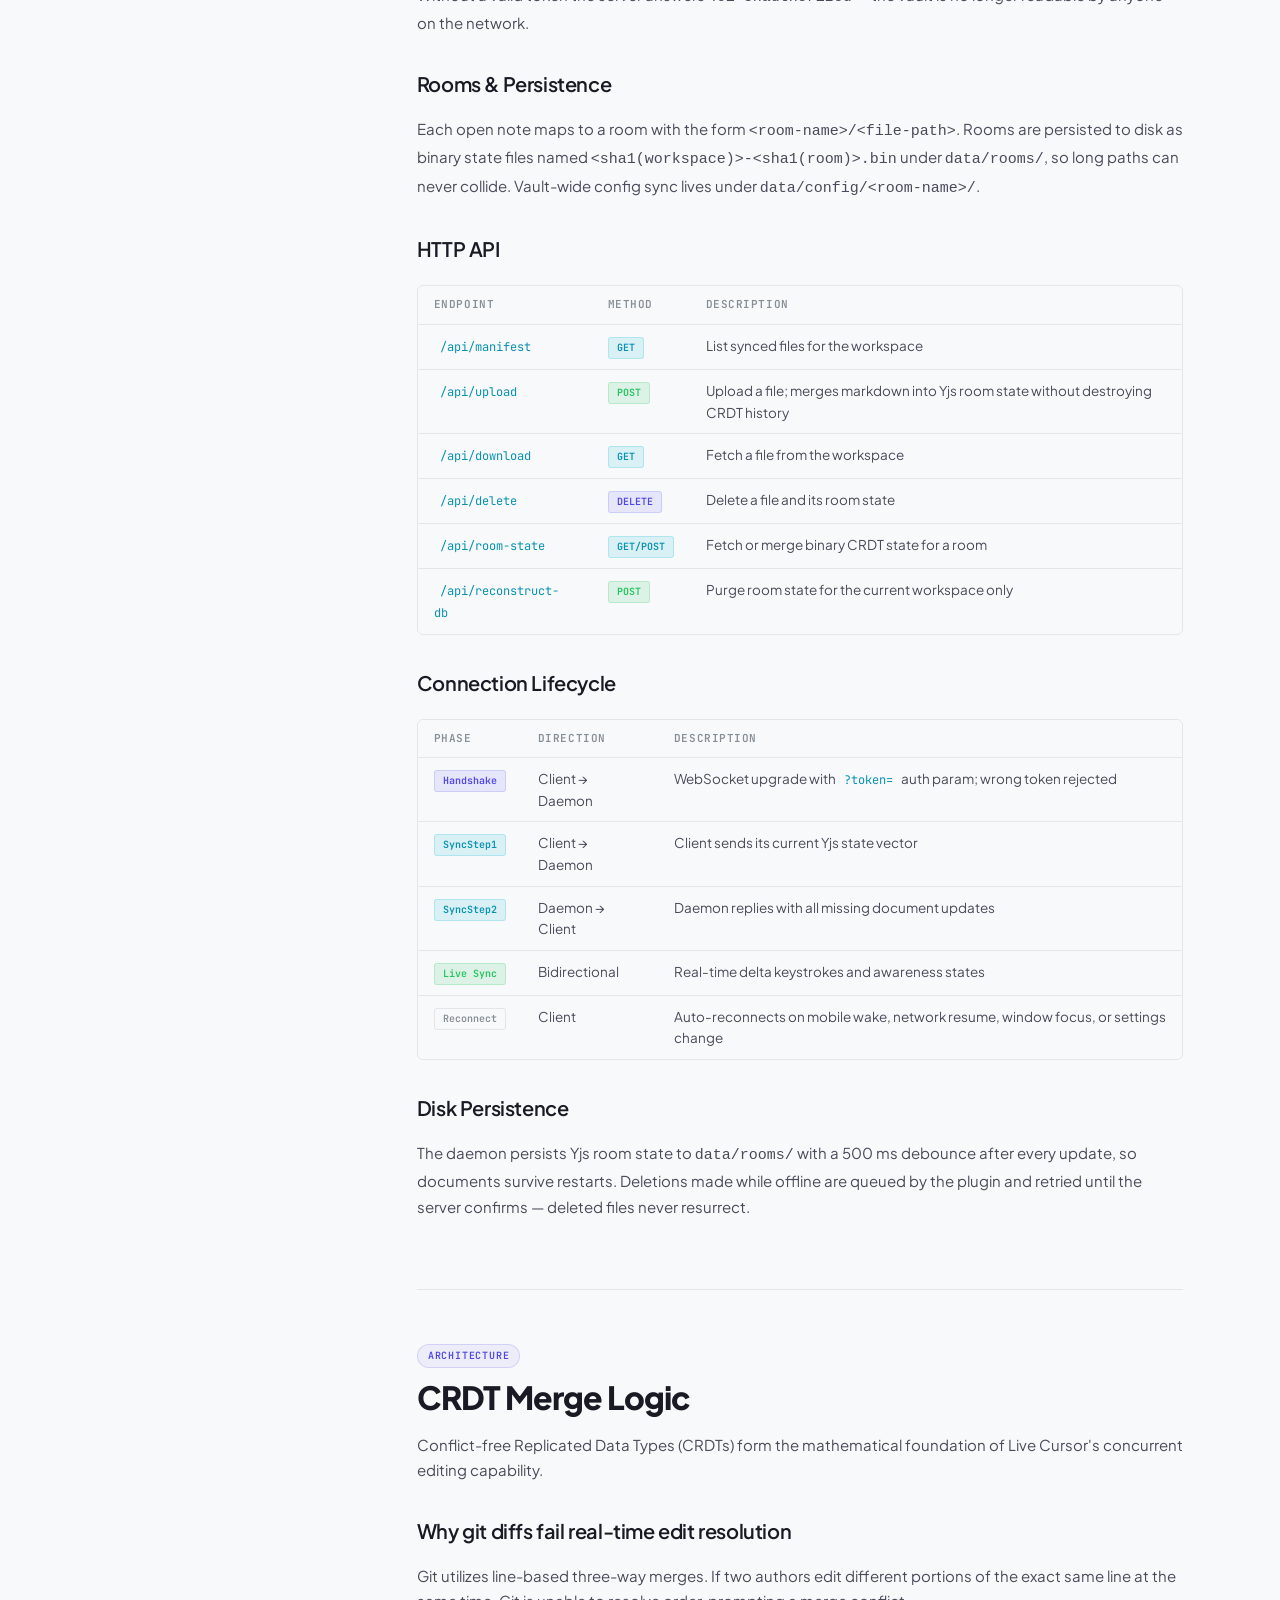
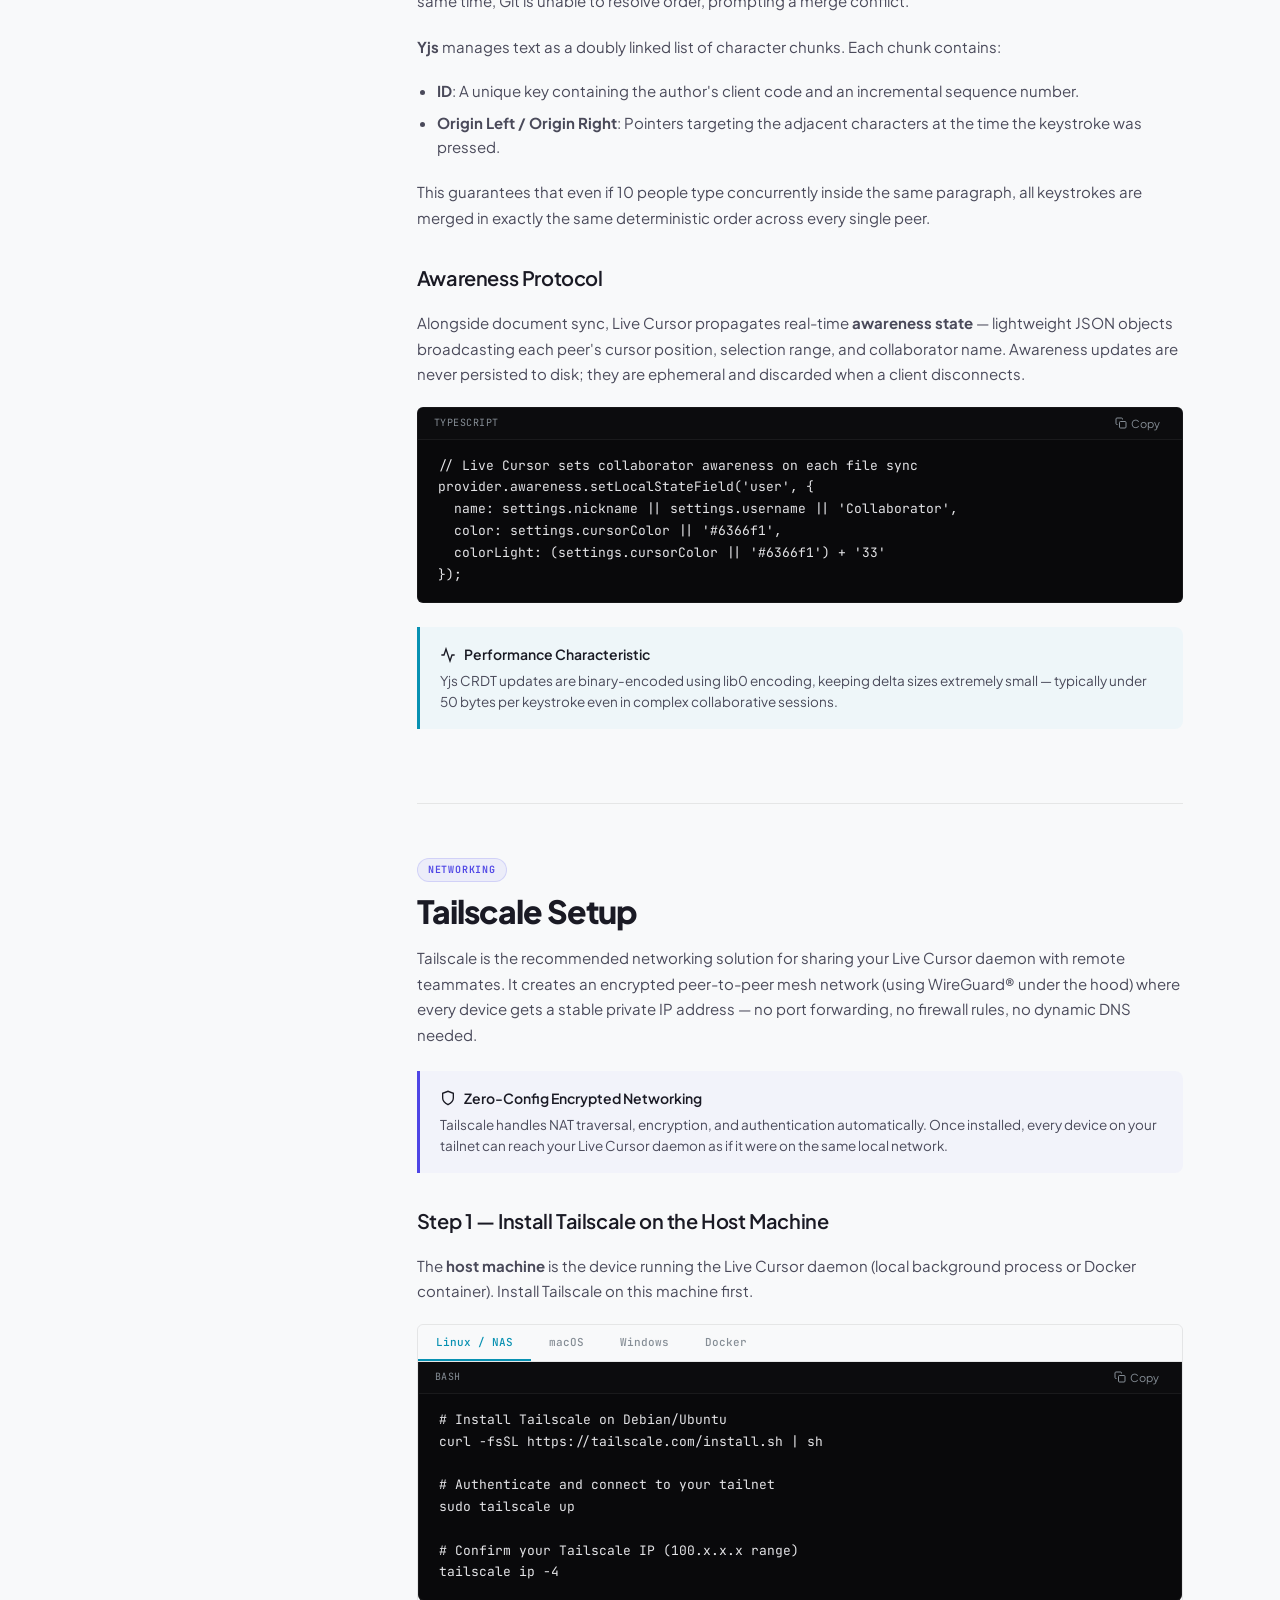
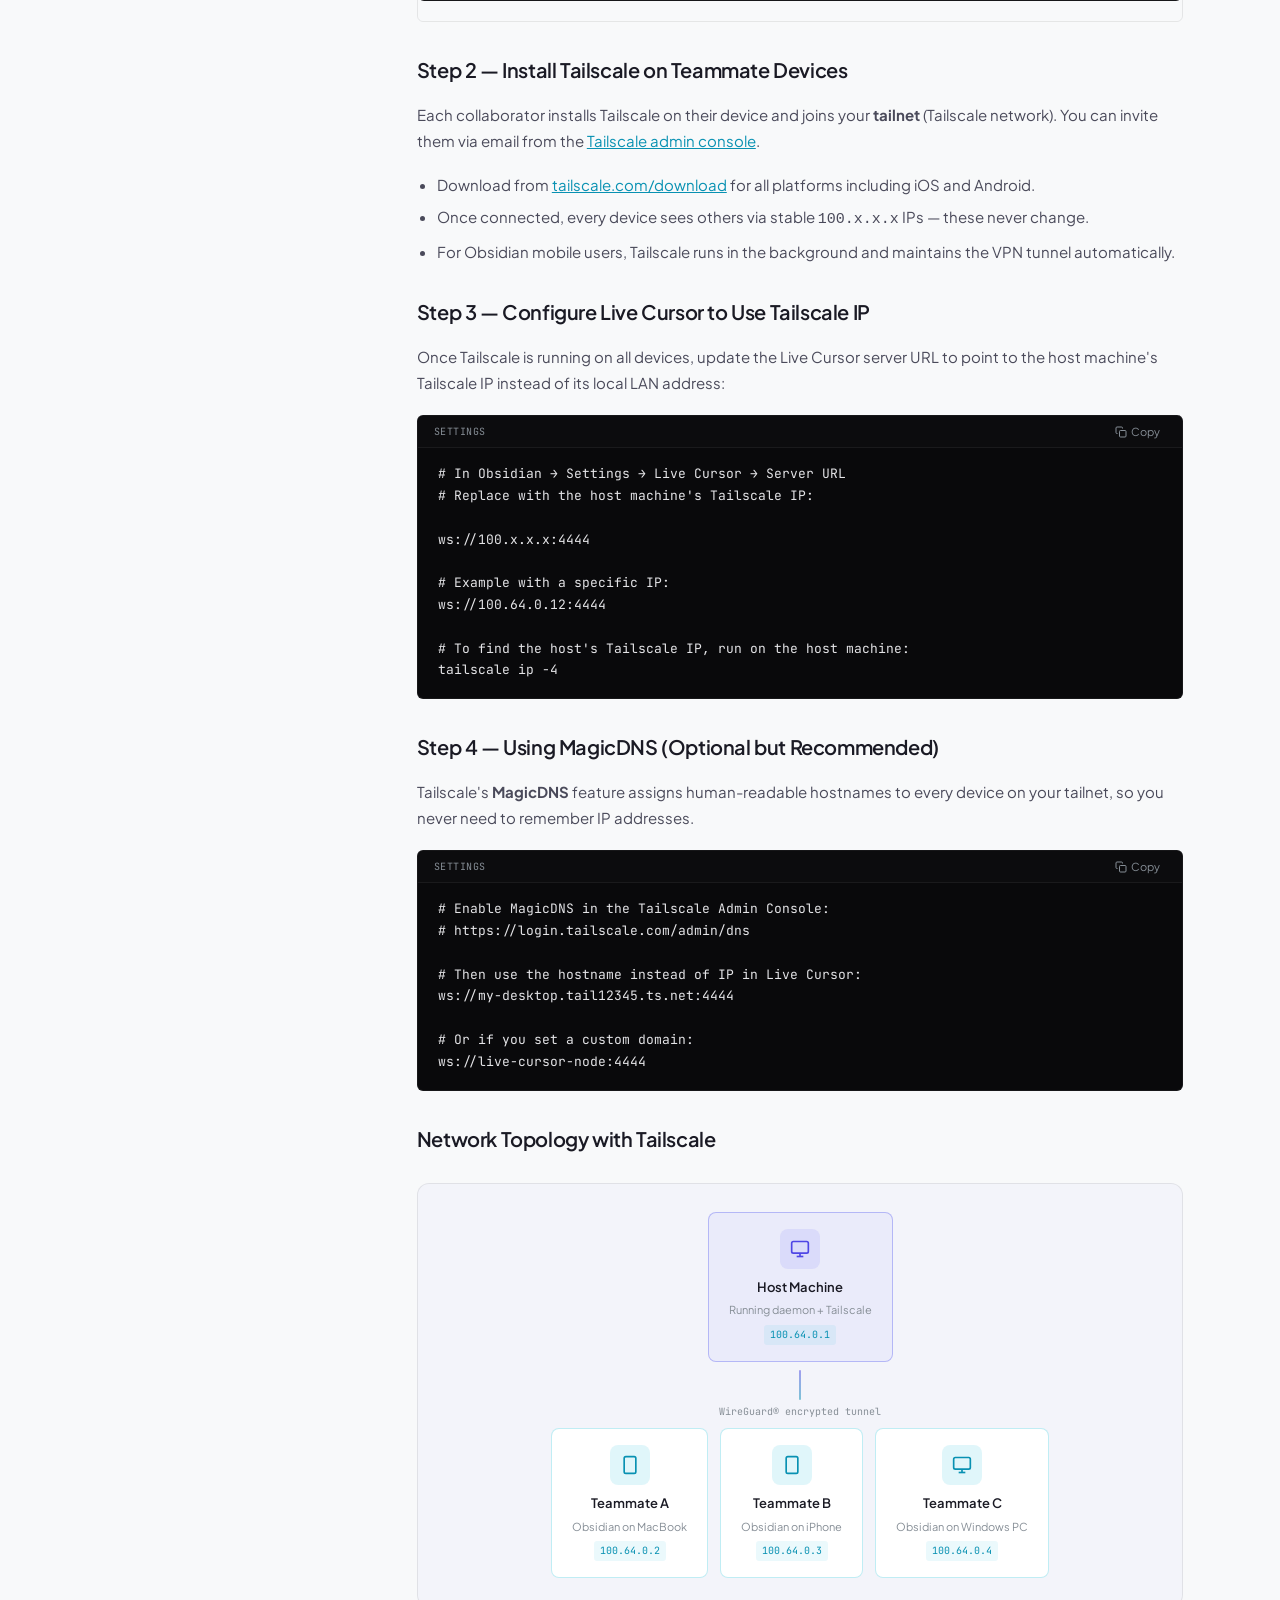
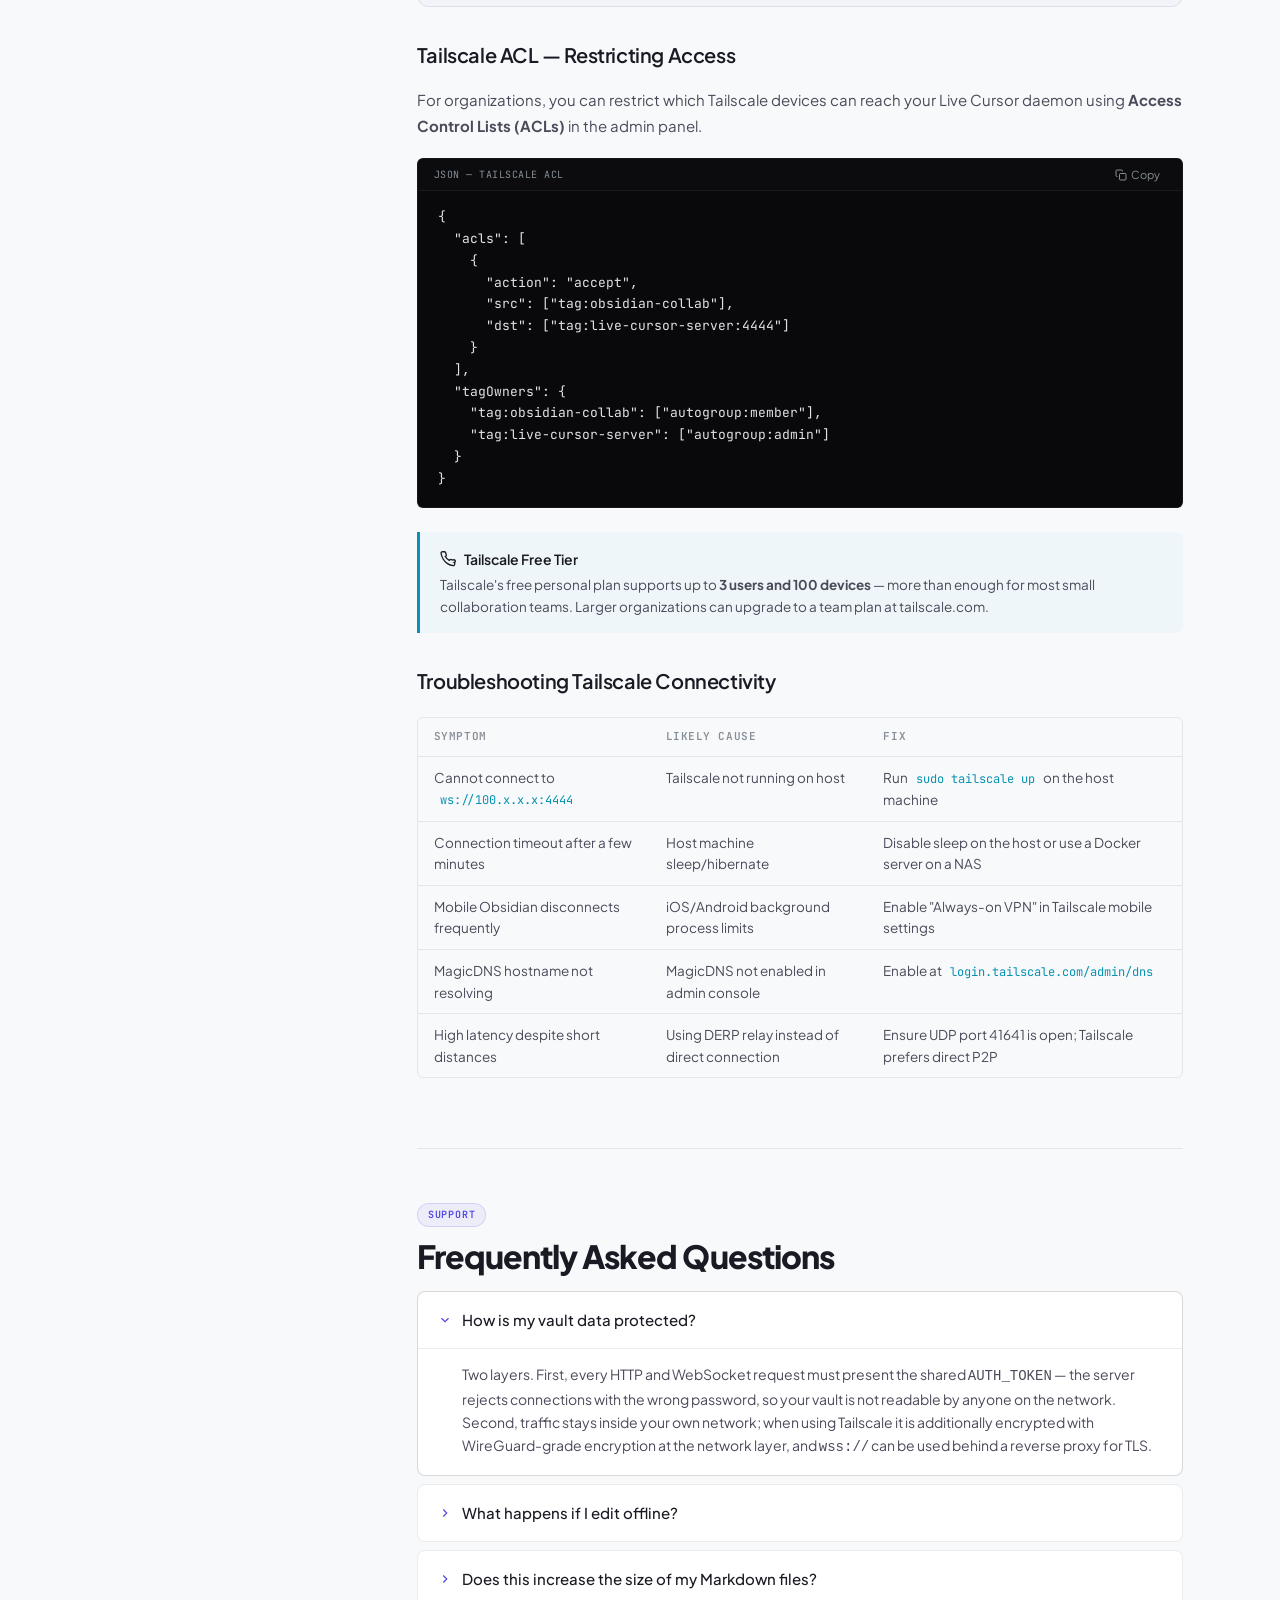
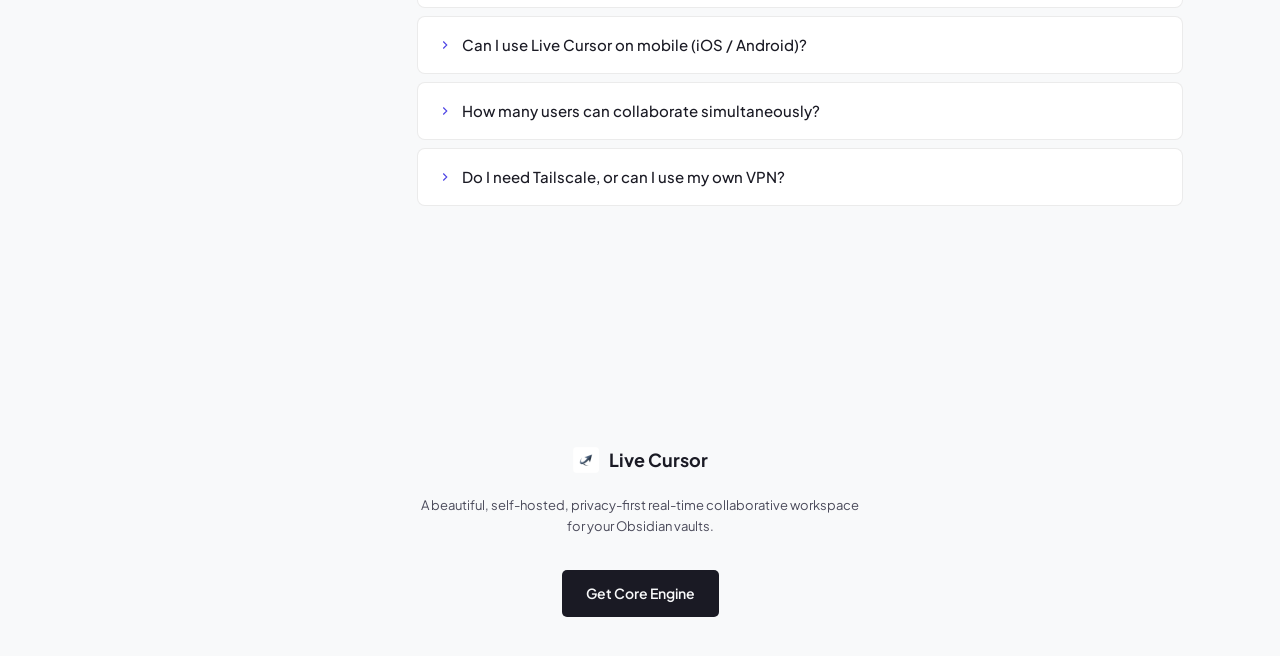
==== commit 12541d75: "feat: sync website updates and theme improvements" ====
--- a/docs.html
+++ b/docs.html
@@ -147,7 +147,7 @@
         <div class="docs-section-badge">Getting Started</div>
         <h1>Plugin Overview</h1>
         <p>
-          <strong>Live Cursor</strong> is an advanced, offline-first, zero-cloud collaborative sync engine designed specifically for private Obsidian vaults. By leveraging Yjs conflict-free replicated data types (CRDTs) and local background daemons, it lets you edit vaults simultaneously with team members without exporting your data to third-party databases.
+          <strong>Live Cursor</strong> is an advanced, offline-first, zero-cloud collaborative sync engine designed specifically for private Obsidian vaults. By leveraging Yjs conflict-free replicated data types (CRDTs) and a local background daemon, it lets you edit vaults simultaneously with team members without exporting your data to third-party databases.
         </p>
 
         <div class="docs-alert">
@@ -156,7 +156,7 @@
             Why Zero-Cloud?
           </h4>
           <p>
-            Standard real-time collaborative editors require a cloud registry to sequence and resolve keystrokes. Live Cursor routes sync traffic directly between your connected clients and your own local background SQLite database daemon, maintaining absolute privacy for your intellectual property.
+            Standard real-time collaborative editors require a cloud registry to sequence and resolve keystrokes. Live Cursor routes sync traffic directly between your connected clients and your own local sync daemon, which persists Yjs room state to plain files on your own disk — maintaining absolute privacy for your intellectual property.
           </p>
         </div>
 
@@ -181,7 +181,7 @@
               <svg viewBox="0 0 24 24" width="18" height="18" stroke="currentColor" fill="none" stroke-width="2"><path d="M1 6v16l7-4 8 4 7-4V2l-7 4-8-4-7 4z"></path><line x1="8" y1="2" x2="8" y2="18"></line><line x1="16" y1="6" x2="16" y2="22"></line></svg>
             </div>
             <strong>Offline Resilience</strong>
-            <p>Work fully offline; changes buffer locally in SQLite and cleanly merge upon reconnecting to the team node.</p>
+            <p>Work fully offline; changes buffer locally and cleanly merge upon reconnecting to the team node.</p>
           </div>
           <div class="docs-feature-card">
             <div class="docs-feature-icon">
@@ -210,13 +210,13 @@
               </tr>
               <tr>
                 <td><span class="docs-badge">Editor</span></td>
-                <td><code>y-codemirror.next</code></td>
-                <td>Collaborative cursors &amp; selections in CodeMirror 6</td>
+                <td><code>CodeMirror 6</code> extension</td>
+                <td>Collaborative cursors &amp; selections in Obsidian's editor</td>
               </tr>
               <tr>
                 <td><span class="docs-badge">Storage</span></td>
-                <td><code>better-sqlite3</code></td>
-                <td>Persistent document state snapshots</td>
+                <td><code>data/rooms/*.bin</code></td>
+                <td>Persistent Yjs room-state documents (file-backed)</td>
               </tr>
               <tr>
                 <td><span class="docs-badge">Runtime</span></td>
@@ -227,6 +227,11 @@
                 <td><span class="docs-badge">Network</span></td>
                 <td>WebSocket / Tailscale</td>
                 <td>Local LAN or encrypted overlay VPN</td>
+              </tr>
+              <tr>
+                <td><span class="docs-badge">Auth</span></td>
+                <td><code>Bearer token</code></td>
+                <td>Shared password on every HTTP &amp; WebSocket request</td>
               </tr>
             </tbody>
           </table>
@@ -238,17 +243,16 @@
         <div class="docs-section-badge">Getting Started</div>
         <h1>Manual Installation</h1>
         <p>
-          While Live Cursor is available via the Obsidian Community Plugins marketplace, you can also install it manually by following these lightweight packaging steps.
+          Live Cursor is not yet in the Obsidian Community Plugins catalog, so for now install it manually (or via the BRAT plugin). These are the lightweight packaging steps.
         </p>
 
         <h2>1. Grab Compiled Releases</h2>
         <p>
-          Download the latest compiled release bundle from GitHub. The plugin directory requires three fundamental assets:
+          Download the latest compiled release bundle from GitHub. The plugin directory requires two fundamental assets:
         </p>
         <ul>
           <li><code>main.js</code> — The compiled execution logic.</li>
           <li><code>manifest.json</code> — Metadata containing configuration permissions.</li>
-          <li><code>styles.css</code> — Custom rendering styling for peer cursors and flags.</li>
         </ul>
 
         <h2>2. Place Assets in Vault</h2>
@@ -268,21 +272,21 @@
 mkdir -p .obsidian/plugins/live-cursor
 
 # Copy your downloaded release files into the directory
-cp main.js manifest.json styles.css .obsidian/plugins/live-cursor/</code></pre>
+cp main.js manifest.json .obsidian/plugins/live-cursor/</code></pre>
         </div>
 
         <h2>3. Reload Plugins</h2>
         <p>
-          Navigate to <strong>Obsidian Settings &gt; Community Plugins</strong>, click <strong>Check for updates</strong>, and toggle <strong>Live Cursor</strong> to enabled.
+          Navigate to <strong>Obsidian Settings &gt; Community Plugins</strong>, disable and re-enable <strong>Live Cursor</strong> (or restart Obsidian), then configure it from its own settings tab.
         </p>
 
         <div class="docs-alert tip">
           <h4>
             <svg viewBox="0 0 24 24" width="16" height="16" stroke="currentColor" fill="none" stroke-width="2"><polyline points="20 6 9 17 4 12"></polyline></svg>
-            Community Marketplace Alternative
+            BRAT Alternative
           </h4>
           <p>
-            Search for <strong>"Live Cursor"</strong> directly in Obsidian's Community Plugins browser. No manual file copying required — Obsidian handles asset management automatically.
+            Power users can install <strong>BRAT</strong> (Beta Reviewers Auto-update Tool) and add <code>Live-Cursor/Live-Cursor</code> as a beta plugin. Obsidian then handles downloads and updates automatically.
           </p>
         </div>
 
@@ -298,47 +302,41 @@
             </thead>
             <tbody>
               <tr>
-                <td><code>serverUrl</code></td>
-                <td><code>ws://localhost:1234/sync</code></td>
-                <td>WebSocket endpoint of the sync daemon</td>
-              </tr>
-              <tr>
-                <td><code>username</code></td>
-                <td>—</td>
-                <td>Collaborator login username</td>
-              </tr>
-              <tr>
-                <td><code>passwordHash</code></td>
-                <td>—</td>
-                <td>Auth credential for daemon access</td>
-              </tr>
-              <tr>
-                <td><code>nickname</code></td>
-                <td>—</td>
+                <td><code>Server Connection URL</code></td>
+                <td><code>ws://localhost:4444</code></td>
+                <td>Base WebSocket endpoint of the sync daemon</td>
+              </tr>
+              <tr>
+                <td><code>Room Name</code></td>
+                <td><code>default-live-cursor-room</code></td>
+                <td>Namespace for the session; all devices must match exactly</td>
+              </tr>
+              <tr>
+                <td><code>Server Password</code></td>
+                <td><code>default-pass</code></td>
+                <td>Shared auth token; the server rejects the wrong password. <strong>Change it before connecting anything beyond localhost.</strong></td>
+              </tr>
+              <tr>
+                <td><code>Collaborator Nickname</code></td>
+                <td><code>Me</code></td>
                 <td>Display name shown on peer cursors</td>
               </tr>
               <tr>
-                <td><code>cursorColor</code></td>
+                <td><code>Cursor Color</code></td>
                 <td><code>#6366f1</code></td>
                 <td>Hex color for your cursor and selections</td>
               </tr>
-              <tr>
-                <td><code>workspaceName</code></td>
-                <td><code>default-workspace</code></td>
-                <td>Namespace for config sync isolation</td>
-              </tr>
-              <tr>
-                <td><code>autoSyncOnLoad</code></td>
-                <td><code>false</code></td>
-                <td>Auto-trigger config sync when Obsidian starts</td>
-              </tr>
-              <tr>
-                <td><code>debugLogging</code></td>
-                <td><code>false</code></td>
-                <td>Print verbose telemetry to developer console</td>
-              </tr>
             </tbody>
           </table>
+        </div>
+        <div class="docs-alert tip">
+          <h4>
+            <svg viewBox="0 0 24 24" width="16" height="16" stroke="currentColor" fill="none" stroke-width="2"><polyline points="20 6 9 17 4 12"></polyline></svg>
+            Changes Apply Instantly
+          </h4>
+          <p>
+            Changing the room name, server URL, or password reconnects all open files automatically — no restart or manual reconnect needed.
+          </p>
         </div>
       </section>
 
@@ -353,11 +351,21 @@
         <h2>Bootstrap local server in 15 seconds</h2>
         <ol>
           <li>Open <strong>Obsidian Settings &gt; Live Cursor</strong>.</li>
-          <li>Click the <strong>Launch Setup Wizard</strong> button inside the control panel.</li>
-          <li>Under <strong>Step 1: background server</strong>, click the switch to boot the secure local daemon process.</li>
-          <li>Under <strong>Step 2: Profile setup</strong>, type your display name and pick your cursor color banner.</li>
-          <li>You are now ready to collaborate! Share your local network address (e.g., <code>ws://192.168.1.100:1234/sync</code>) with teammates.</li>
+          <li>Under <strong>Local Sync Server</strong>, click <strong>Start Local Server</strong> to boot the daemon on port <code>4444</code> in the background.</li>
+          <li>Under <strong>Connection &amp; Room</strong>, pick a <strong>Room Name</strong> and a strong <strong>Server Password</strong>. Every device must use the exact same values.</li>
+          <li>Under <strong>Your Profile</strong>, set your display name and cursor color.</li>
+          <li>You are now ready to collaborate! Share your local network address (e.g., <code>ws://192.168.1.100:4444</code>) with teammates — they enter it in their <strong>Server Connection URL</strong>.</li>
         </ol>
+
+        <div class="docs-alert">
+          <h4>
+            <svg viewBox="0 0 24 24" width="16" height="16" stroke="currentColor" fill="none" stroke-width="2"><path d="M10.29 3.86L1.82 18a2 2 0 0 0 1.71 3h16.94a2 2 0 0 0 1.71-3L13.71 3.86a2 2 0 0 0-3.42 0z"></path><line x1="12" y1="9" x2="12" y2="13"></line><line x1="12" y1="17" x2="12.01" y2="17"></line></svg>
+            Always Change the Default Password
+          </h4>
+          <p>
+            The server ships with the default password <code>default-pass</code>. Anyone who knows your server's address and the default password can read and write your vault files. Set a strong <code>AUTH_TOKEN</code> before connecting anything outside your own machine.
+          </p>
+        </div>
 
         <div class="docs-alert tip">
           <h4>
@@ -378,21 +386,24 @@
             <div class="docs-topology-num">01</div>
             <strong>Local Network (LAN)</strong>
             <p>Fastest option. All devices must be on the same Wi-Fi or ethernet segment. Use your machine's LAN IP address.</p>
-            <code class="docs-topology-url">ws://192.168.x.x:1234/sync</code>
+            <code class="docs-topology-url">ws://192.168.x.x:4444</code>
           </div>
           <div class="docs-topology-card">
             <div class="docs-topology-num">02</div>
             <strong>Tailscale VPN</strong>
             <p>Best for remote teams. Tailscale creates a secure encrypted mesh between devices anywhere on the internet.</p>
-            <code class="docs-topology-url">ws://100.x.x.x:1234/sync</code>
+            <code class="docs-topology-url">ws://100.x.x.x:4444</code>
           </div>
           <div class="docs-topology-card">
             <div class="docs-topology-num">03</div>
             <strong>Self-Hosted Server</strong>
             <p>Deploy on a VPS, NAS, or home server using Docker. Expose via reverse proxy with HTTPS/WSS.</p>
-            <code class="docs-topology-url">wss://sync.yourdomain.com/sync</code>
-          </div>
-        </div>
+            <code class="docs-topology-url">wss://sync.yourdomain.com</code>
+          </div>
+        </div>
+        <p>
+          All devices must also share the exact same <strong>Room Name</strong> and <strong>Server Password</strong> — the plugin builds the per-file room paths automatically.
+        </p>
       </section>
 
       <!-- Section 4: Daemon Infrastructure -->
@@ -400,12 +411,12 @@
         <div class="docs-section-badge">Architecture</div>
         <h1>Daemon Infrastructure</h1>
         <p>
-          The Live Cursor daemon process is structured in TypeScript, utilizing a low-overhead SQLite storage mechanism and a WebSocket listener to relay operations.
+          The Live Cursor daemon is a Node.js process with a WebSocket listener for relaying operations and an HTTP API for vault file sync. It persists Yjs room state to plain binary files on disk — no SQLite, no external databases.
         </p>
 
         <h2>Docker Container Deployment</h2>
         <p>
-          If you prefer a headless server running on a NAS, server, or cloud node, deploy the precompiled Alpine Docker container.
+          If you prefer a headless server running on a NAS, server, or cloud node, deploy the precompiled Alpine Docker container from GitHub Container Registry.
         </p>
 
         <div class="docs-code-container">
@@ -416,15 +427,15 @@
               <span>Copy</span>
             </button>
           </div>
-          <pre><code># Deploy the Docker container on port 1234
+          <pre><code># Deploy the Docker container on port 4444
 docker run -d \
-  --name live-cursor-daemon \
-  -p 1234:1234 \
-  -v /volume1/obsidian/data:/app/data \
-  -v /volume1/obsidian/backups:/app/backups \
-  -e PORT=1234 \
-  -e DB_PATH=/app/data/live-cursor.db \
-  live-cursor/daemon:latest</code></pre>
+  --name live-cursor-server \
+  -p 4444:4444 \
+  -v live-cursor-data:/app/data \
+  -e PORT=4444 \
+  -e DB_DIR=/app/data \
+  -e AUTH_TOKEN=your-strong-password \
+  ghcr.io/live-cursor/sync-server:latest</code></pre>
         </div>
 
         <h2>Docker Compose (Recommended)</h2>
@@ -447,19 +458,21 @@
     container_name: live-cursor-server
     restart: unless-stopped
     ports:
-      - "1234:1234"
+      - "4444:4444"
     volumes:
-      - ./data:/app/data
-      - ./backups:/app/backups
+      - live-cursor-data:/app/data
     environment:
-      - PORT=1234
-      - ADMIN_USER=admin
-      - ADMIN_PASS=yourpassword</code></pre>
+      - PORT=4444
+      - DB_DIR=/app/data
+      - AUTH_TOKEN=your-strong-password
+
+volumes:
+  live-cursor-data:</code></pre>
         </div>
 
         <h2>Environment Parameters</h2>
         <p>
-          The daemon respects standard environmental variables for easy tailoring:
+          The daemon respects standard environment variables for easy tailoring:
         </p>
         <div class="docs-table-wrapper">
           <table class="docs-table">
@@ -473,28 +486,18 @@
             <tbody>
               <tr>
                 <td><code>PORT</code></td>
-                <td><code>1234</code></td>
-                <td>WebSocket listener port</td>
-              </tr>
-              <tr>
-                <td><code>DB_PATH</code></td>
-                <td><code>/app/data/live-cursor.db</code></td>
-                <td>Absolute path to SQLite state file</td>
-              </tr>
-              <tr>
-                <td><code>BACKUP_DIR</code></td>
-                <td><code>/app/backups</code></td>
-                <td>Directory for Markdown flush backups</td>
-              </tr>
-              <tr>
-                <td><code>ADMIN_USER</code></td>
-                <td><code>admin</code></td>
-                <td>Admin account username</td>
-              </tr>
-              <tr>
-                <td><code>ADMIN_PASS</code></td>
-                <td>—</td>
-                <td>Admin account password (required)</td>
+                <td><code>4444</code></td>
+                <td>WebSocket &amp; HTTP listener port</td>
+              </tr>
+              <tr>
+                <td><code>DB_DIR</code></td>
+                <td><code>./data</code></td>
+                <td>Directory for Yjs room state (<code>rooms/</code>) and synced vault config (<code>config/</code>)</td>
+              </tr>
+              <tr>
+                <td><code>AUTH_TOKEN</code></td>
+                <td><code>default-pass</code></td>
+                <td>Shared password required on every request. <strong>Change it for any deployment beyond localhost.</strong></td>
               </tr>
             </tbody>
           </table>
@@ -506,7 +509,7 @@
             Security Notice
           </h4>
           <p>
-            Never expose port <code>1234</code> directly to the public internet without placing it behind a reverse proxy (e.g., Caddy or Nginx) with TLS termination. Use Tailscale for zero-config encrypted remote access instead.
+            Never expose port <code>4444</code> directly to the public internet without placing it behind a reverse proxy (e.g., Caddy or Nginx) with TLS termination. Use Tailscale for zero-config encrypted remote access instead.
           </p>
         </div>
       </section>
@@ -516,30 +519,69 @@
         <div class="docs-section-badge">Architecture</div>
         <h1>Network Protocol</h1>
         <p>
-          Communication between Obsidian clients and the local sync daemon occurs over binary WebSockets utilizing custom packaging structures derived from the Yjs protocols.
-        </p>
-
-        <h2>Operational Packets</h2>
-        <p>
-          Packets are framed with a single-byte prefix indicating message type. The payload consists of standard <code>Uint8Array</code> binary frames.
-        </p>
-
-        <div class="docs-code-container">
-          <div class="docs-code-header">
-            <span class="docs-code-lang">json</span>
-            <button class="docs-code-copy-btn" onclick="copySnippet(this)">
-              <svg viewBox="0 0 24 24" width="12" height="12" stroke="currentColor" fill="none" stroke-width="2"><rect x="9" y="9" width="13" height="13" rx="2" ry="2"></rect><path d="M5 15H4a2 2 0 0 1-2-2V4a2 2 0 0 1 2-2h9a2 2 0 0 1 2 2v1"></path></svg>
-              <span>Copy</span>
-            </button>
-          </div>
-          <pre><code>{
-  "message_types": {
-    "0": "SyncStep1 (Client sends their local state vector)",
-    "1": "SyncStep2 (Daemon replies with missing updates)",
-    "2": "SyncUpdate (Real-time delta keystrokes and selections)",
-    "3": "AuthRequest (Daemon challenges client validation signature)"
-  }
-}</code></pre>
+          Communication between Obsidian clients and the sync daemon occurs over WebSockets using the standard y-websocket protocol, alongside a small HTTP API for vault-wide file sync. Every endpoint requires the shared <code>AUTH_TOKEN</code>.
+        </p>
+
+        <h2>Authentication</h2>
+        <p>
+          All requests must present the server's <code>AUTH_TOKEN</code>:
+        </p>
+        <ul>
+          <li><strong>WebSocket:</strong> the token is passed as a <code>?token=</code> query parameter. Connections with the wrong token are closed immediately.</li>
+          <li><strong>HTTP API:</strong> the token is sent as an <code>Authorization: Bearer &lt;token&gt;</code> header.</li>
+        </ul>
+        <p>
+          Without a valid token the server answers <code>401 Unauthorized</code> — the vault is no longer readable by anyone on the network.
+        </p>
+
+        <h2>Rooms &amp; Persistence</h2>
+        <p>
+          Each open note maps to a room with the form <code>&lt;room-name&gt;/&lt;file-path&gt;</code>. Rooms are persisted to disk as binary state files named <code>&lt;sha1(workspace)&gt;-&lt;sha1(room)&gt;.bin</code> under <code>data/rooms/</code>, so long paths can never collide. Vault-wide config sync lives under <code>data/config/&lt;room-name&gt;/</code>.
+        </p>
+
+        <h2>HTTP API</h2>
+        <div class="docs-table-wrapper">
+          <table class="docs-table">
+            <thead>
+              <tr>
+                <th>Endpoint</th>
+                <th>Method</th>
+                <th>Description</th>
+              </tr>
+            </thead>
+            <tbody>
+              <tr>
+                <td><code>/api/manifest</code></td>
+                <td><span class="docs-badge cyan">GET</span></td>
+                <td>List synced files for the workspace</td>
+              </tr>
+              <tr>
+                <td><code>/api/upload</code></td>
+                <td><span class="docs-badge green">POST</span></td>
+                <td>Upload a file; merges markdown into Yjs room state without destroying CRDT history</td>
+              </tr>
+              <tr>
+                <td><code>/api/download</code></td>
+                <td><span class="docs-badge cyan">GET</span></td>
+                <td>Fetch a file from the workspace</td>
+              </tr>
+              <tr>
+                <td><code>/api/delete</code></td>
+                <td><span class="docs-badge red">DELETE</span></td>
+                <td>Delete a file and its room state</td>
+              </tr>
+              <tr>
+                <td><code>/api/room-state</code></td>
+                <td><span class="docs-badge cyan">GET/POST</span></td>
+                <td>Fetch or merge binary CRDT state for a room</td>
+              </tr>
+              <tr>
+                <td><code>/api/reconstruct-db</code></td>
+                <td><span class="docs-badge green">POST</span></td>
+                <td>Purge room state for the current workspace only</td>
+              </tr>
+            </tbody>
+          </table>
         </div>
 
         <h2>Connection Lifecycle</h2>
@@ -556,7 +598,7 @@
               <tr>
                 <td><span class="docs-badge indigo">Handshake</span></td>
                 <td>Client → Daemon</td>
-                <td>WebSocket upgrade with <code>user</code> &amp; <code>pass</code> URL params</td>
+                <td>WebSocket upgrade with <code>?token=</code> auth param; wrong token rejected</td>
               </tr>
               <tr>
                 <td><span class="docs-badge cyan">SyncStep1</span></td>
@@ -576,16 +618,15 @@
               <tr>
                 <td><span class="docs-badge muted">Reconnect</span></td>
                 <td>Client</td>
-                <td>Auto-reconnects on mobile wake, network resume, window focus</td>
+                <td>Auto-reconnects on mobile wake, network resume, window focus, or settings change</td>
               </tr>
             </tbody>
           </table>
         </div>
 
-        <h2>Lazy Flush Interval</h2>
-        <p>
-          To maintain standard vault format compatibility, the daemon doesn't just store edits in SQLite. Every 15 seconds of idle inactivity, it flushes the parsed, compiled Markdown buffer directly back to a human-readable <code>.md</code> file in your backups directory.
-        </p>
+        <h2>Disk Persistence</h2>
+        <p>
+          The daemon persists Yjs room state to <code>data/rooms/</code> with a 500&nbsp;ms debounce after every update, so documents survive restarts. Deletions made while offline are queued by the plugin and retried until the server confirms — deleted files never resurrect.</p>
       </section>
 
       <!-- Section 6: Yjs CRDT Details -->
@@ -613,7 +654,7 @@
 
         <h2>Awareness Protocol</h2>
         <p>
-          Alongside document sync, Live Cursor propagates real-time <strong>awareness state</strong> — lightweight JSON objects broadcasting each peer's cursor position, selection range, and collaborator name. Awareness updates are never persisted to SQLite; they are ephemeral and discarded when a client disconnects.
+          Alongside document sync, Live Cursor propagates real-time <strong>awareness state</strong> — lightweight JSON objects broadcasting each peer's cursor position, selection range, and collaborator name. Awareness updates are never persisted to disk; they are ephemeral and discarded when a client disconnects.
         </p>
 
         <div class="docs-code-container">
@@ -764,11 +805,10 @@
     network_mode: "service:tailscale"
     volumes:
       - ./data:/app/data
-      - ./backups:/app/backups
     environment:
-      - PORT=1234
-      - ADMIN_USER=admin
-      - ADMIN_PASS=yourpassword
+      - PORT=4444
+      - DB_DIR=/app/data
+      - AUTH_TOKEN=your-strong-password
     restart: unless-stopped
     depends_on:
       - tailscale
@@ -805,10 +845,10 @@
           <pre><code># In Obsidian → Settings → Live Cursor → Server URL
 # Replace with the host machine's Tailscale IP:
 
-ws://100.x.x.x:1234/sync
+ws://100.x.x.x:4444
 
 # Example with a specific IP:
-ws://100.64.0.12:1234/sync
+ws://100.64.0.12:4444
 
 # To find the host's Tailscale IP, run on the host machine:
 tailscale ip -4</code></pre>
@@ -831,10 +871,10 @@
 # https://login.tailscale.com/admin/dns
 
 # Then use the hostname instead of IP in Live Cursor:
-ws://my-desktop.tail12345.ts.net:1234/sync
+ws://my-desktop.tail12345.ts.net:4444
 
 # Or if you set a custom domain:
-ws://live-cursor-node:1234/sync</code></pre>
+ws://live-cursor-node:4444</code></pre>
         </div>
 
         <h2>Network Topology with Tailscale</h2>
@@ -897,7 +937,7 @@
     {
       "action": "accept",
       "src": ["tag:obsidian-collab"],
-      "dst": ["tag:live-cursor-server:1234"]
+      "dst": ["tag:live-cursor-server:4444"]
     }
   ],
   "tagOwners": {
@@ -929,7 +969,7 @@
             </thead>
             <tbody>
               <tr>
-                <td>Cannot connect to <code>ws://100.x.x.x:1234</code></td>
+                <td>Cannot connect to <code>ws://100.x.x.x:4444</code></td>
                 <td>Tailscale not running on host</td>
                 <td>Run <code>sudo tailscale up</code> on the host machine</td>
               </tr>
@@ -967,11 +1007,11 @@
           <details class="docs-faq-item" open>
             <summary class="docs-faq-question">
               <svg viewBox="0 0 24 24" width="14" height="14" stroke="currentColor" fill="none" stroke-width="2"><polyline points="9 18 15 12 9 6"></polyline></svg>
-              Is my vault data completely encrypted?
+              How is my vault data protected?
             </summary>
             <div class="docs-faq-answer">
               <p>
-                Yes. Direct connections between Obsidian and local sync daemons can be established using secure WebSockets (<code>wss://</code>). Data never transits through public routers, remaining locked within your own sandboxed network perimeter. When using Tailscale, traffic is additionally encrypted with WireGuard®-grade encryption at the network layer.
+                Two layers. First, every HTTP and WebSocket request must present the shared <code>AUTH_TOKEN</code> — the server rejects connections with the wrong password, so your vault is not readable by anyone on the network. Second, traffic stays inside your own network; when using Tailscale it is additionally encrypted with WireGuard-grade encryption at the network layer, and <code>wss://</code> can be used behind a reverse proxy for TLS.
               </p>
             </div>
           </details>
@@ -983,7 +1023,7 @@
             </summary>
             <div class="docs-faq-answer">
               <p>
-                Live Cursor queues operational transactions locally within your device memory. The moment a client regains connectivity to your sync server, the vectors are exchanged and overlapping edits are resolved effortlessly using CRDT merge semantics — no manual conflict resolution required.
+                Changes buffer locally and merge cleanly when the server becomes reachable again, using CRDT merge semantics — no manual conflict resolution required. File deletions made while offline are queued and retried until the server confirms, so deleted notes never resurrect.
               </p>
             </div>
           </details>
@@ -995,7 +1035,7 @@
             </summary>
             <div class="docs-faq-answer">
               <p>
-                No. The operational histories and cursor tags are recorded in a separate SQLite database file. Your Markdown vault notes remain fully standard, clean, and free of any bloating tracking markers.
+                No. The operational histories are recorded in separate binary room-state files on the server. Your Markdown vault notes remain fully standard, clean, and free of any bloating tracking markers.
               </p>
             </div>
           </details>
@@ -1019,7 +1059,7 @@
             </summary>
             <div class="docs-faq-answer">
               <p>
-                There is no hard user limit built into Live Cursor. Practical limits depend on the host machine's resources. The SQLite daemon is single-threaded but uses async I/O, comfortably handling 10–20 concurrent editors on modest hardware. The Docker deployment on a NAS or small VPS handles even more.
+                There is no hard user limit built into Live Cursor. Practical limits depend on the host machine's resources. The Node daemon uses async I/O, comfortably handling 10–20 concurrent editors on modest hardware. The Docker deployment on a NAS or small VPS handles even more.
               </p>
             </div>
           </details>
